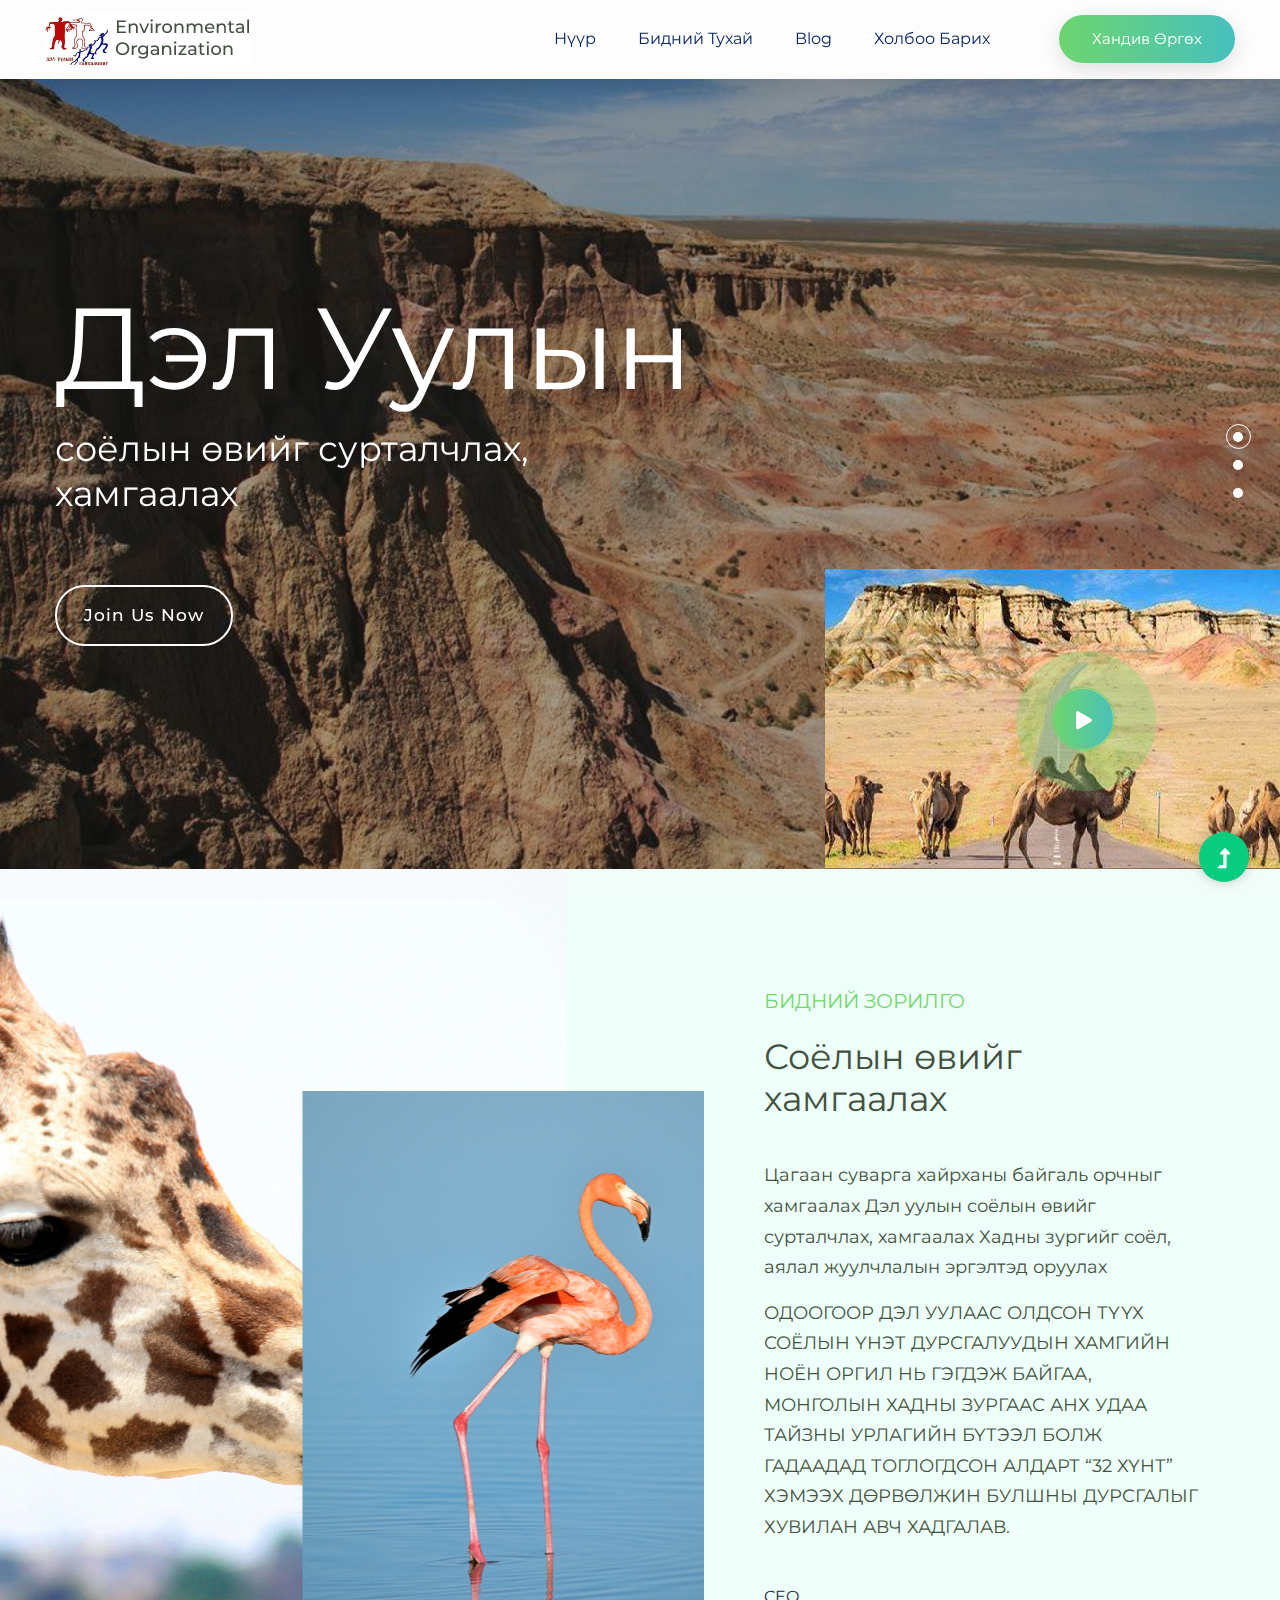
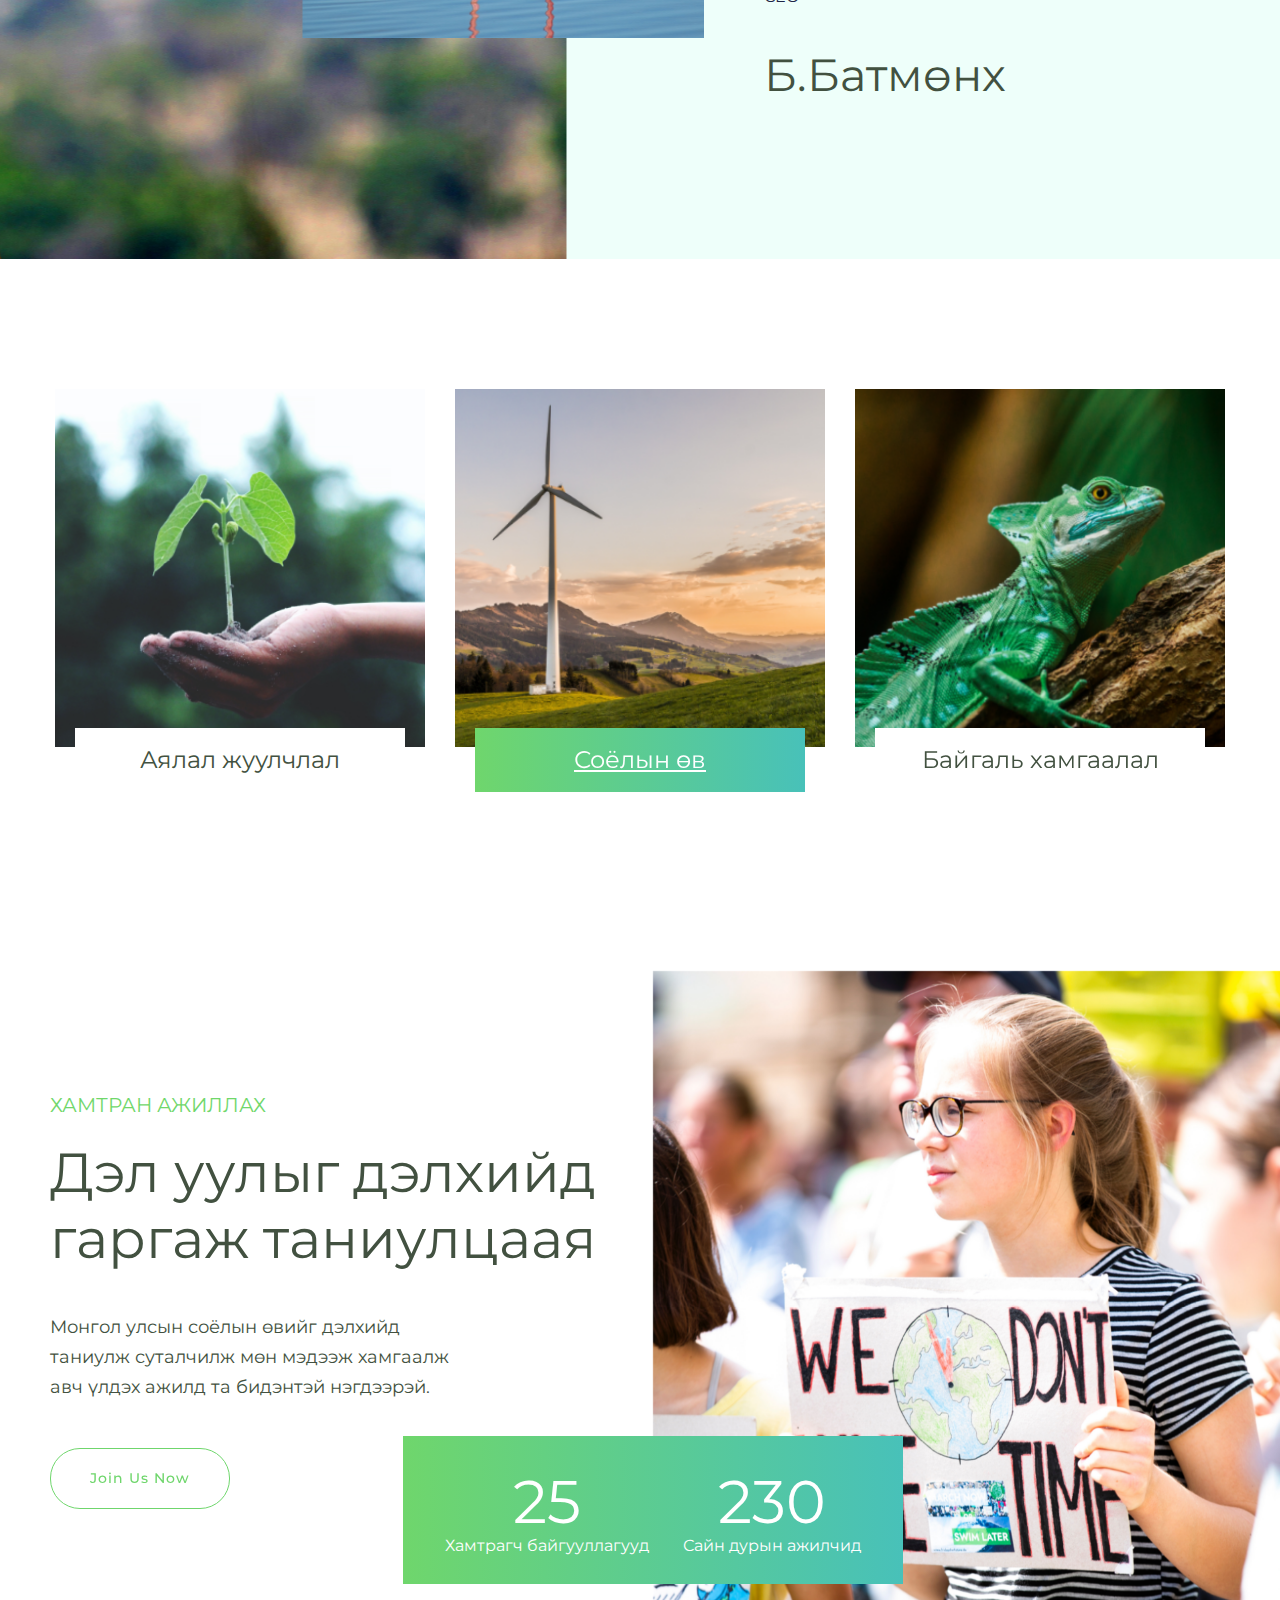
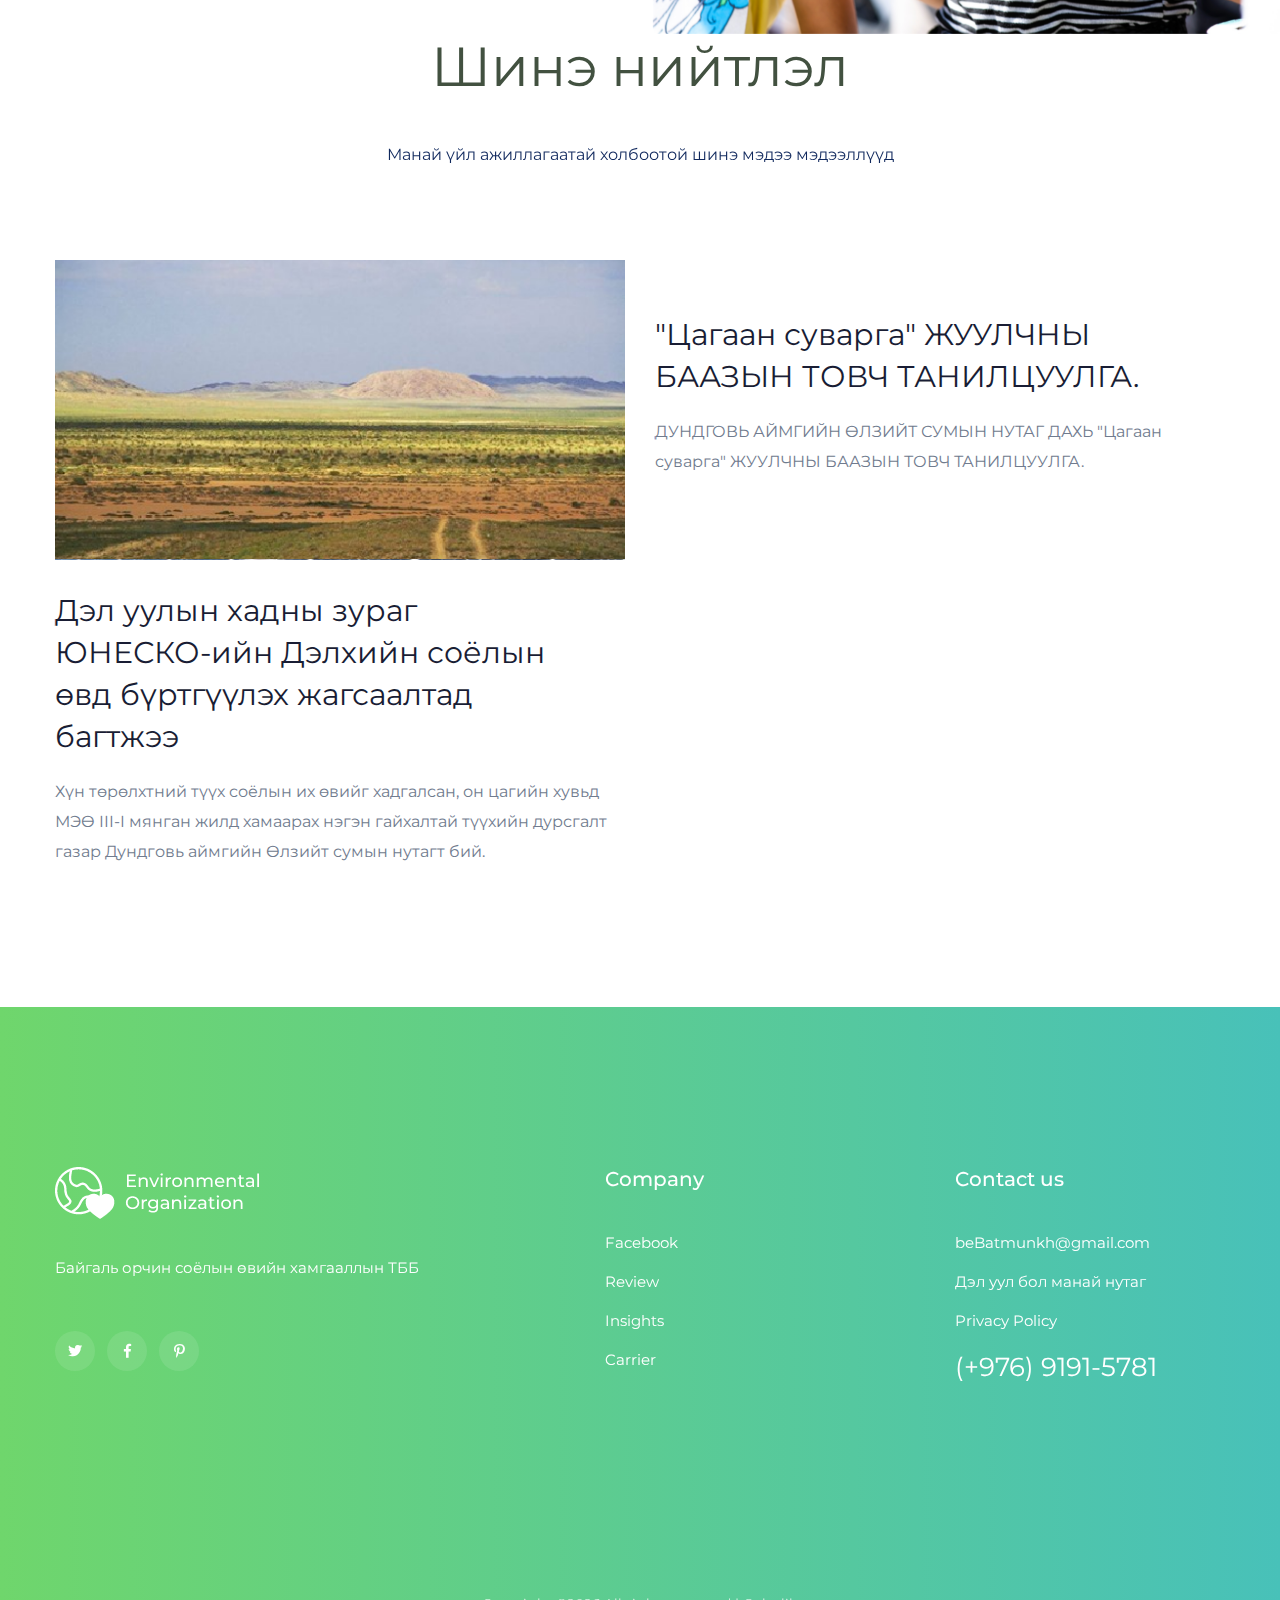
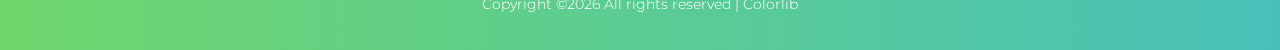
==== index.html @ ef994e54 "Initial commit" ====
<!doctype html>
<html class="no-js" lang="zxx">
<head>
    <meta charset="utf-8">
    <meta http-equiv="x-ua-compatible" content="ie=edge">
    <title>Дэл уулын гайхамшиг</title>
    <meta name="description" content="">
    <meta name="viewport" content="width=device-width, initial-scale=1">
    <link rel="manifest" href="site.webmanifest">
    <link rel="shortcut icon" type="image/x-icon" href="assets/img/favicon.ico">

    <!-- CSS here -->
    <link rel="stylesheet" href="assets/css/bootstrap.min.css">
    <link rel="stylesheet" href="assets/css/owl.carousel.min.css">
    <link rel="stylesheet" href="assets/css/slicknav.css">
    <link rel="stylesheet" href="assets/css/flaticon.css">
    <link rel="stylesheet" href="assets/css/progressbar_barfiller.css">
    <link rel="stylesheet" href="assets/css/gijgo.css">
    <link rel="stylesheet" href="assets/css/animate.min.css">
    <link rel="stylesheet" href="assets/css/animated-headline.css">
    <link rel="stylesheet" href="assets/css/magnific-popup.css">
    <link rel="stylesheet" href="assets/css/fontawesome-all.min.css">
    <link rel="stylesheet" href="assets/css/themify-icons.css">
    <link rel="stylesheet" href="assets/css/slick.css">
    <link rel="stylesheet" href="assets/css/nice-select.css">
    <link rel="stylesheet" href="assets/css/style.css">
</head>

<body>
    <!-- ? Preloader Start -->
    <div id="preloader-active">
        <div class="preloader d-flex align-items-center justify-content-center">
            <div class="preloader-inner position-relative">
                <div class="preloader-circle"></div>
                <div class="preloader-img pere-text">
                    <img src="assets/img/logo/loder.jpg" alt="">
                </div>
            </div>
        </div>
    </div>
    <!-- Preloader Start -->



    <header>
        <!-- Header Start -->
        <div class="header-area">
            <div class="main-header ">
                <div class="header-bottom  header-sticky">
                    <div class="container-fluid">
                        <div class="row align-items-center">
                            <!-- Logo -->
                            <div class="col-xl-2 col-lg-2">
                                <div class="logo">
                                    <a href="index.html"><img src="assets/img/logo/logo.png" alt=""></a>
                                </div>
                            </div>
                            <div class="col-xl-10 col-lg-10">
                                <div class="menu-wrapper  d-flex align-items-center justify-content-end">
                                    <!-- Main-menu -->
                                    <div class="main-menu d-none d-lg-block">
                                        <nav>
                                            <ul id="navigation">                                                                                          
                                                <li><a href="index.html">Нүүр</a></li>
                                                <li><a href="about.html">Бидний тухай</a></li>
                                                <li><a href="blog.html">Blog</a>
                                                    <ul class="submenu">
                                                        <li><a href="blog.html">Blog</a></li>
                                                        <!-- <li><a href="blog_details.html">Blog Details</a></li> -->
                                                        <!-- <li><a href="elements.html">Element</a></li> -->
                                                    </ul>
                                                </li>
                                                <li><a href="contact.html">Холбоо барих</a></li>
                                            </ul>
                                        </nav>
                                    </div>
                                    <!-- Header-btn -->
                                    <div class="header-right-btn d-none d-lg-block ml-20">
                                        <a href="contact.html" class="btn header-btn">Хандив өргөх</a>
                                    </div>
                                </div>
                            </div> 
                            <!-- Mobile Menu -->
                            <div class="col-12">
                                <div class="mobile_menu d-block d-lg-none"></div>
                            </div>
                        </div>
                    </div>
                </div>
            </div>
        </div>
        <!-- Header End -->
    </header>



    <main>
        
        <!-- slider Area Start-->
        <div class="slider-area position-relative">
            <div class="slider-active dot-style">
                <!-- Single Slider -->
                <div class="single-slider hero-overly slider-height slider-bg1 d-flex align-items-center">
                    <div class="container">
                        <div class="row">
                            <div class="col-xl-8 col-lg-8 col-md-8 col-sm-10">
                                <div class="hero__caption">
                                    <h1 data-animation="fadeInUp" data-delay=".2s">Дэл уулын </h1>
                                    <P data-animation="fadeInUp" data-delay=".4s">соёлын өвийг сурталчлах, <br> хамгаалах</P>
                                    <!-- Hero-btn -->
                                    <div class="hero__btn">
                                        <a href="industries.html" class="hero-btn mb-10"  data-animation="fadeInUp" data-delay=".8s">Join Us Now</a>
                                    </div>
                                </div>
                            </div>
                        </div>
                    </div>
                </div>
                <!-- Single Slider -->
                <div class="single-slider hero-overly slider-height slider-bg2 d-flex align-items-center">
                    <div class="container">
                        <div class="row">
                            <div class="col-xl-8 col-lg-8 col-md-8 col-sm-10">
                                <div class="hero__caption">
                                    <h1 data-animation="fadeInUp" data-delay=".2s">EPA</h1>
                                    <P data-animation="fadeInUp" data-delay=".4s">Байгаль Орчны Хамгаалал</P>
                                    <!-- Hero-btn -->
                                    <div class="hero__btn">
                                        <a href="industries.html" class="hero-btn mb-10"  data-animation="fadeInUp" data-delay=".8s">Join Us Now</a>
                                    </div>
                                </div>
                            </div>
                        </div>
                    </div>
                </div>
                <!-- Single Slider -->
                <div class="single-slider hero-overly slider-height slider-bg3 d-flex align-items-center">
                    <div class="container">
                        <div class="row">
                            <div class="col-xl-8 col-lg-8 col-md-8 col-sm-10">
                                <div class="hero__caption">
                                    <h1 data-animation="fadeInUp" data-delay=".2s">Хадны зургийг </h1>
                                    <P data-animation="fadeInUp" data-delay=".4s">соёл, аялал жуулчлалын <br> эргэлтэд оруулах</P>
                                    <!-- Hero-btn -->
                                    <div class="hero__btn">
                                        <a href="industries.html" class="hero-btn mb-10"  data-animation="fadeInUp" data-delay=".8s">Join Us Now</a>
                                    </div>
                                </div>
                            </div>
                        </div>
                    </div>
                </div>
            </div>

            <!--? video_start -->
            <div class="video-area d-flex align-items-center justify-content-center">
                <div class="video-wrap position-relative">
                    <div class="video-icon" >
                        <a class="popup-video btn-icon" href="https://www.youtube.com/watch?v=sbRyXgKGhJI"><i class="fas fa-play"></i></a>
                    </div>
                </div>
            </div>
            <!-- video_end -->

        </div>
        <!-- slider Area End-->
        <!--? Visit Our Tailor Start -->
        <div class="visit-tailor-area fix">
            <!--Right Contents  -->
            <div class="tailor-offers"></div>
            <!-- left Contents -->
            <div class="tailor-details">
                <span>Бидний зорилго</span>
                <h2>Соёлын өвийг хамгаалах</h2>
                <p>Цагаан суварга хайрханы байгаль орчныг хамгаалах
                    Дэл уулын соёлын өвийг сурталчлах, хамгаалах
                    Хадны зургийг соёл, аялал жуулчлалын эргэлтэд оруулах</p>
                <p class="pera-bottom">ОДООГООР ДЭЛ УУЛААС ОЛДСОН ТҮҮХ СОЁЛЫН ҮНЭТ ДУРСГАЛУУДЫН ХАМГИЙН НОЁН ОРГИЛ НЬ ГЭГДЭЖ БАЙГАА,
                    МОНГОЛЫН ХАДНЫ ЗУРГААС АНХ УДАА ТАЙЗНЫ УРЛАГИЙН БҮТЭЭЛ БОЛЖ ГАДААДАД ТОГЛОГДСОН АЛДАРТ “32 ХҮНТ” ХЭМЭЭХ ДӨРВӨЛЖИН 
                    БУЛШНЫ ДУРСГАЛЫГ ХУВИЛАН АВЧ ХАДГАЛАВ. </p>
                <div class="footer-tittles">
                    <p>CEO</p>
                    <h2>Б.Батмөнх</h2>
                </div>
            </div>
        </div>
        <!-- Visit Our Tailor End -->
        <!--? Services Area Start -->
        <div class="service-area section-padding30">
            <div class="container">
                <div class="row">
                    <div class="col-lg-4 col-md-6 col-sm-11">
                        <div class="single-cat text-center mb-30">
                            <div class="cat-icon">
                                <img src="assets/img/gallery/services1.png" alt="">
                            </div>
                            <div class="cat-cap">
                                <h5><a href="blog_resort.html">Аялал жуулчлал</a></h5>
                            </div>
                        </div>
                    </div>
                    <div class="col-lg-4 col-md-6 col-sm-11">
                        <div class="single-cat active text-center mb-30">
                            <div class="cat-icon">
                                <img src="assets/img/gallery/services2.png" alt="">
                            </div>
                            <div class="cat-cap">
                                <h5><a href="blog_details.html">Соёлын өв</a></h5>
                            </div>
                        </div>
                    </div>
                    <div class="col-lg-4 col-md-6 col-sm-11">
                        <div class="single-cat text-center mb-30">
                            <div class="cat-icon">
                                <img src="assets/img/gallery/services3.png" alt="">
                            </div>
                            <div class="cat-cap">
                                <h5><a href="#">Байгаль хамгаалал</a></h5>
                            </div>
                        </div>
                    </div>
                </div>
            </div>
        </div>
        <!-- Services Area End -->
        <!--? About Area Start -->
        <section class="support-company-area fix pt-10">
            <div class="support-wrapper align-items-center">
                <div class="left-content">
                    <!-- section tittle -->
                    <div class="section-tittle section-tittle2 mb-30">
                        <span>Хамтран ажиллах</span>
                        <h2>Дэл уулыг дэлхийд гаргаж таниулцаая</h2>
                    </div>
                    <div class="support-caption">
                        <p class="pera-top">Монгол улсын соёлын өвийг дэлхийд таниулж суталчилж мөн мэдээж хамгаалж авч үлдэх ажилд 
                            та бидэнтэй нэгдээрэй.
                        </p>
                        <a href="#" class="border-btn">Join Us Now</a>
                    </div>
                </div>
                <div class="right-content">
                    <!-- img -->
                    <div class="right-img">
                        <img src="assets/img/gallery/safe_in.png" alt="">
                    </div>
                    <div class="support-img-cap text-center d-flex">
                        <div class="single-one">
                            <span>25</span>
                            <p>Хамтрагч байгууллагууд</p>
                        </div>
                        <div class="single-two">
                            <span>230</span>
                            <p>Сайн дурын ажилчид</p>
                        </div>
                    </div>
                </div>
            </div>
        </section>
        <!-- About Area End -->
        
        <!--? Blog Area Start -->
        <section class="home-blog-area pb-padding">
            <div class="container">
                <!-- Section Tittle -->
                <div class="row justify-content-center">
                    <div class="col-xl-8 col-lg-9 col-md-11">
                        <div class="section-tittle text-center mb-90">
                            <h2>Шинэ нийтлэл</h2>
                            <p>Манай үйл ажиллагаатай холбоотой шинэ мэдээ мэдээллүүд</p>
                        </div>
                    </div>
                </div>
                <div class="row">
                    <div class="col-xl-6 col-lg-6 col-md-6">
                        <div class="home-blog-single mb-30">
                            <div class="blog-img-cap">
                                <div class="blog-img">
                                    <img src="assets/img/gallery/home-blog1.png" alt="">
                                </div>
                                <div class="blog-cap">
                                    <h3><a href="blog_details.html">Дэл уулын хадны зураг ЮНЕСКО-ийн Дэлхийн соёлын өвд бүртгүүлэх жагсаалтад багтжээ</a></h3>
                                    <p>Хүн төрөлхтний түүх соёлын их өвийг хадгалсан, он цагийн хувьд МЭӨ III-I мянган жилд хамаарах нэгэн гайхалтай түүхийн дурсгалт газар Дундговь аймгийн Өлзийт сумын нутагт бий.</p>
                                </div>
                            </div>
                        </div>
                    </div>
                    <div class="col-xl-6 col-lg-6 col-md-6">
                        <div class="home-blog-single mb-30">
                            <div class="blog-img-cap">
                                <div class="blog-img">
                                    <img src="assets/img/gallery/home-blog2.png" alt="">
                                </div>
                                <div class="blog-cap">
                                    <h3><a href="blog_resort.html">"Цагаан суварга" ЖУУЛЧНЫ БААЗЫН ТОВЧ ТАНИЛЦУУЛГА.</a></h3>
                                    <p>ДУНДГОВЬ АЙМГИЙН ӨЛЗИЙТ СУМЫН НУТАГ ДАХЬ "Цагаан суварга" ЖУУЛЧНЫ БААЗЫН ТОВЧ ТАНИЛЦУУЛГА.</p>
                                </div>
                            </div>
                        </div>
                    </div>
                </div>
            </div>
        </section>
        <!-- Blog Area End -->

    </main>
    <footer>
        <div class="footer-wrapper">
         <!-- Footer Start-->
         <div class="footer-area footer-padding">
           <div class="container ">
             <div class="row justify-content-between">
               <div class="col-xl-4 col-lg-3 col-md-8 col-sm-8">
                 <div class="single-footer-caption mb-50">
                   <div class="single-footer-caption mb-30">
                     <!-- logo -->
                     <div class="footer-logo mb-35">
                       <a href="index.html"><img src="assets/img/logo/logo2_footer.png" alt=""></a>
                     </div>
                     <div class="footer-tittle">
                       <div class="footer-pera">
                         <p>Байгаль орчин соёлын өвийн хамгааллын ТББ</p>
                       </div>
                     </div>
                     <!-- social -->
                     <div class="footer-social">
                       <a href="#"><i class="fab fa-twitter"></i></a>
                       <a href="https://www.facebook.com/DelUulMongolia/?ref=page_internal"><i class="fab fa-facebook-f"></i></a>
                       <a href="#"><i class="fab fa-pinterest-p"></i></a>
                     </div>
                   </div>
                 </div>
               </div>
               
               <div class="col-xl-2 col-lg-2 col-md-4 col-sm-4">
                 <div class="single-footer-caption mb-50">
                   <div class="footer-tittle">
                     <h4>Company</h4>
                     <ul>
                       <li><a href="https://www.facebook.com/DelUulMongolia/?ref=page_internal">Facebook</a></li>
                       <li><a href="#">Review</a></li>
                       <li><a href="#">Insights</a></li>
                       <li><a href="#">Carrier</a></li>
                     </ul>
                   </div>
                 </div>
               </div>
               <div class="col-xl-3 col-lg-4 col-md-6 col-sm-4">
                 <div class="single-footer-caption mb-50">
                   <div class="footer-tittle">
                     <h4>Contact us</h4>
                     <ul>
                       <li><a href="#">beBatmunkh@gmail.com</a></li>
                       <li><a href="#">Дэл уул бол манай нутаг</a></li>
                       <li><a href="#">Privacy Policy</a></li>
                       <li class="number"><a href="#">(+976) 9191-5781</a></li>
                     </ul>
                   </div>
                 </div>
               </div>
             </div>
           </div>
         </div>
         <!-- footer-bottom area -->
         <div class="footer-bottom-area">
           <div class="container">
             <div class="footer-border">
               <div class="row d-flex align-items-center">
                 <div class="col-xl-12 ">
                   <div class="footer-copy-right text-center">
                     <p><!-- Link back to Colorlib can't be removed. Template is licensed under CC BY 3.0. -->
                      Copyright &copy;<script>document.write(new Date().getFullYear());</script> All rights reserved | <a href="https://colorlib.com" target="_blank">Colorlib</a>
                      <!-- Link back to Colorlib can't be removed. Template is licensed under CC BY 3.0. --></p>
                    </div>
                  </div>
                </div>
              </div>
            </div>
          </div>
          <!-- Footer End-->
        </div>
      </footer>
      <!-- Scroll Up -->
      <div id="back-top" >
        <a title="Go to Top" href="#"> <i class="fas fa-level-up-alt"></i></a>
    </div>

    <!-- JS here -->

    <script src="./assets/js/vendor/modernizr-3.5.0.min.js"></script>
    <!-- Jquery, Popper, Bootstrap -->
    <script src="./assets/js/vendor/jquery-1.12.4.min.js"></script>
    <script src="./assets/js/popper.min.js"></script>
    <script src="./assets/js/bootstrap.min.js"></script>
    <!-- Jquery Mobile Menu -->
    <script src="./assets/js/jquery.slicknav.min.js"></script>

    <!-- Jquery Slick , Owl-Carousel Plugins -->
    <script src="./assets/js/owl.carousel.min.js"></script>
    <script src="./assets/js/slick.min.js"></script>
    <!-- One Page, Animated-HeadLin -->
    <script src="./assets/js/wow.min.js"></script>
    <script src="./assets/js/animated.headline.js"></script>
    <script src="./assets/js/jquery.magnific-popup.js"></script>

    <!-- Date Picker -->
    <script src="./assets/js/gijgo.min.js"></script>
    <!-- Nice-select, sticky -->
    <script src="./assets/js/jquery.nice-select.min.js"></script>
    <script src="./assets/js/jquery.sticky.js"></script>
    <!-- Progress -->
    <script src="./assets/js/jquery.barfiller.js"></script>
    
    <!-- counter , waypoint,Hover Direction -->
    <script src="./assets/js/jquery.counterup.min.js"></script>
    <script src="./assets/js/waypoints.min.js"></script>
    <script src="./assets/js/jquery.countdown.min.js"></script>
    <script src="./assets/js/hover-direction-snake.min.js"></script>

    <!-- contact js -->
    <script src="./assets/js/contact.js"></script>
    <script src="./assets/js/jquery.form.js"></script>
    <script src="./assets/js/jquery.validate.min.js"></script>
    <script src="./assets/js/mail-script.js"></script>
    <script src="./assets/js/jquery.ajaxchimp.min.js"></script>
    
    <!-- Jquery Plugins, main Jquery -->	
    <script src="./assets/js/plugins.js"></script>
    <script src="./assets/js/main.js"></script>
    
</body>
</html>
---- assets/css/flaticon.css ----
/*
  	Flaticon icon font: Flaticon
  	Creation date: 02/06/2020 05:24
  	*/

@font-face {
  font-family: "Flaticon";
  src: url("../fonts/Flaticon.eot");
  src: url("../fonts/Flaticon.eot?#iefix") format("embedded-opentype"),
       url("../fonts/Flaticon.woff2") format("woff2"),
       url("../fonts/Flaticon.woff") format("woff"),
       url("../fonts/Flaticon.ttf") format("truetype"),
       url("../fonts/Flaticon.svg#Flaticon") format("svg");
  font-weight: normal;
  font-style: normal;
}

@media screen and (-webkit-min-device-pixel-ratio:0) {
  @font-face {
    font-family: "Flaticon";
    src: url("../fonts/Flaticon.svg#Flaticon") format("svg");
  }
}

[class^="flaticon-"]:before, [class*=" flaticon-"]:before,
[class^="flaticon-"]:after, [class*=" flaticon-"]:after {   
  font-family: Flaticon;
font-style: normal;
}

.flaticon-null:before { content: "\f100"; }
.flaticon-null-1:before { content: "\f101"; }
.flaticon-gear:before { content: "\f102"; }
.flaticon-think:before { content: "\f103"; }
---- assets/css/progressbar_barfiller.css ----
/* Custom Code skills */
.single-skill{
  display: flex;
}

.single-skill span {
	color: #79838b;
	font-size: 13px;
	font-weight: 300;
	letter-spacing: 0;
	margin-bottom: 14px;
	display: block;
}
.single-skill .bar-progress {
	width: 100%;
}
.single-skill .bar-title {
  width: 20%;
  margin-bottom: 19px;
}

.skills-content {
  padding-top: 200px;
  padding-left: 70px;
}

.skills-shape-bg {
  height: 651px;
  width: 868px;
  position: absolute;
  content: "";
  border: 2px solid #4d4d4d;
  left: 40%;
  top: 255px;
}

.skills-shape-bg::before {
  position: absolute;
  content: "";
  height: 465px;
  width: 300px;
  border: 2px solid #4d4d4d;
  left: -35%;
  top: 50%;
  transform: translateY(-50%);
  border-right: 0;
}



/* Default */
.barfiller {
	width: 100%;
	height: 10px;
	background: #f6f9fc;
  position: relative;
  border-radius: 5px;
}

.barfiller .fill {
  display: block;
  position: relative;
  width: 0px;
  height: 100%;
  background: #333;
  z-index: 1;
  border-radius: 5px;
}

.barfiller .tipWrap { display: none; }

.barfiller .tip {
  margin-top: -28px;
  padding: 2px 4px;
  font-size: 16px;
  color: #09cc7f;
  left: 0px;
  position: absolute;
  z-index: 2;
  background: transparent;
  font-weight: 800;
}

.barfiller .tip:after {
  border: solid;
  border-color: rgba(0,0,0,.8) transparent;
  border-width: 6px 6px 0 6px;
  content: "";
  display: block;
  position: absolute;
  left: 9px;
  top: 100%;
  z-index: 9;
  display: none;
  
}
---- assets/css/gijgo.css ----
.gj-button {
    background-color: #f5f5f5;
    border: 1px solid #ddd;
    color: #000;
    border-radius: 3px;
    padding: 6px 10px;
    cursor: pointer;
}

.gj-unselectable {
    -webkit-touch-callout: none;
    -webkit-user-select: none;
    -khtml-user-select: none;
    -moz-user-select: none;
    -ms-user-select: none;
    user-select: none;
}

.gj-row {
    display: -webkit-box;
    display: -ms-flexbox;
    display: flex;
    -ms-flex-wrap: wrap;
    flex-wrap: wrap;
}

.gj-margin-left-5 {
    margin-left: 5px;
}

.gj-margin-left-10 {
    margin-left: 10px;
}

.gj-width-full {
    width: 100%;
}

.gj-cursor-pointer {
    cursor: pointer;
}

.gj-text-align-center {
    text-align: center;
}

.gj-font-size-16 {
    font-size: 16px;
}

.gj-hidden {
    display: none;
}

/** Material Design */
.gj-button-md {
    background: 0 0;
    border: none;
    border-radius: 2px;
    color: rgba(0, 0, 0, 0.87);
    position: relative;
    height: 36px;
    margin: 0;
    min-width: 64px;
    padding: 0 16px;
    display: inline-block;
    font-family: "Roboto","Helvetica","Arial",sans-serif;
    font-size: 1rem;
    font-weight: 500;
    text-transform: uppercase;
    letter-spacing: 0;
    overflow: hidden;
    will-change: box-shadow;
    transition: box-shadow .2s cubic-bezier(.4,0,1,1),background-color .2s cubic-bezier(.4,0,.2,1),color .2s cubic-bezier(.4,0,.2,1);
    outline: none;
    cursor: pointer;
    text-decoration: none;
    text-align: center;
    line-height: 36px;
    vertical-align: middle;
    overflow: hidden;
    -webkit-user-select: none;
    -moz-user-select: none;
    -ms-user-select: none;
    user-select: none;
}

.gj-button-md:hover {
    background-color: rgba(158,158,158,.2);
}

.gj-button-md:disabled {
    color: rgba(0,0,0,.26);
    background: 0 0;
}

.gj-button-md .material-icons,
.gj-button-md .gj-icon {
    vertical-align: middle;
    /*font-size: 1.3rem;
    margin-right: 4px;*/
}

.gj-button-md.gj-button-md-icon {
    width: 24px;
    height: 31px;
    min-width: 24px;
    padding: 0px;
    display: table;
}

.gj-button-md.gj-button-md-icon .material-icons,
.gj-button-md.gj-button-md-icon .gj-icon {
    display: table-cell;
    margin-right: 0px;
    width: 24px;
    height: 24px;
}

.gj-button-md.active {
    background-color: rgba(158,158,158,.4);
}

.gj-button-md-group {
    position: relative;
    display: inline-block;
    vertical-align: middle;
}
.gj-textbox-md {
	/* border: none; */
	/* border-bottom: 1px solid rgba(0,0,0,.42); */
	display: block;
	font-family: "Helvetica","Arial",sans-serif;
	font-size: 16px;
	line-height: 16px;
	/* padding: 4px 0px; */
	margin: 0;
	/* width: 100%; */
	background: 0 0;
	/* text-align: ; */
	color: rgba(0,0,0,.87);
	padding-left: 44px;
	border: 1px solid #dca73a;
	/* padding: 15px 15px; */
	/* text-align: center; */
	width: 177px;
	height: 55px;
	border-radius: 5px;
}
.gj-textbox-md:focus,
.gj-textbox-md:active {
    /* border-bottom: 2px solid rgba(0,0,0,.42); */
    outline: none;
}

.gj-textbox-md::placeholder {
    color: #8e8e8e;
}

.gj-textbox-md:-ms-input-placeholder {
    color: #8e8e8e;
}

.gj-textbox-md::-ms-input-placeholder {
    color: #8e8e8e;
}

.gj-md-spacer-24 {
    min-width: 24px;
    width: 24px;
    display: inline-block;
}

.gj-md-spacer-32 {
    min-width: 32px;
    width: 32px;
    display: inline-block;
}

.gj-modal {
    position: fixed;
    top: 0;
    right: 0;
    bottom: 0;
    left: 0;
    z-index: 1203;
    display: none;
    overflow: hidden;
    -webkit-overflow-scrolling: touch;
    outline: 0;
    background-color: rgba(0, 0, 0, 0.54118);
    transition: 200ms ease opacity;
    will-change: opacity;
}

/* List */
ul.gj-list li [data-role="wrapper"] {
    display: table;
    width: 100%;
}

ul.gj-list li [data-role="checkbox"] {
    display: table-cell;
    vertical-align:middle;
    text-align:center;
}

ul.gj-list li [data-role="image"] {
    display: table-cell;
    vertical-align:middle;
    text-align:center;
}

ul.gj-list li [data-role="display"] {
    display: table-cell;
    vertical-align:middle;
    cursor: pointer;
}

ul.gj-list li [data-role="display"]:empty:before {
  content: "\200b"; /* unicode zero width space character */
}

/* List - Bootstrap */
ul.gj-list-bootstrap {
    padding-left: 0px;
    margin-bottom: 0px;
}

ul.gj-list-bootstrap li {
    padding: 0px;
}

ul.gj-list-bootstrap li [data-role="wrapper"] {
    padding: 0px 10px;
}

ul.gj-list-bootstrap li [data-role="checkbox"] {
    width: 24px;
    padding: 3px;
}

ul.gj-list-bootstrap li [data-role="image"] {
    width: 24px;
    height: 24px;
}

ul.gj-list-bootstrap li [data-role="display"] {
    padding: 8px 0px 8px 4px;
}

.list-group-item.active ul li, .list-group-item.active:focus ul li, .list-group-item.active:hover ul li {
    text-shadow: none;
    color:initial;
}

/* List - Material Design */
ul.gj-list-md {
    padding: 0px;
    list-style: none;
    list-style-type: none;
    line-height: 24px;
    letter-spacing: 0;
    color: #616161; /* Gray 700 */
}

ul.gj-list-md li {
    display: list-item;
    list-style-type: none;
    padding: 0px;
    min-height: unset;
    box-sizing: border-box;
    align-items: center;
    cursor: default;
    overflow: hidden;

    font-family: "Roboto","Helvetica","Arial",sans-serif;
    font-size: 16px;
    font-weight: 400;
    letter-spacing: .04em;
    line-height: 1;
    
    -webkit-flex-direction: row;
    -ms-flex-direction: row;
    flex-direction: row;
    -webkit-flex-wrap: nowrap;
    -ms-flex-wrap: nowrap;
    flex-wrap: nowrap;
}

ul.gj-list-md li [data-role="checkbox"] {
    height: 24px;
    width: 24px;
}

ul.gj-list-md li [data-role="image"] {
    height: 24px;
    width: 24px;
}

ul.gj-list-md li [data-role="display"] {
    padding: 8px 0px 8px 5px;
    order: 0;
    flex-grow: 2;
    text-decoration: none;
    box-sizing: border-box;
    align-items: center;
    text-align: left;
    color: rgba(0,0,0,.87);
}

ul.gj-list-md li.disabled>[data-role="wrapper"]>[data-role="display"] {
    color: #9E9E9E; /* Gray 500 */
}

.gj-list-md-active {
    background: #e0e0e0;
    color: #3f51b5;
}


/* Picker */
.gj-picker {
    position: absolute;
    z-index: 1203;
    background-color: #fff;
}

.gj-picker .selected {
    color: #fff;
}

/* Material Design */
.gj-picker-md {
    font-family: "Roboto","Helvetica","Arial",sans-serif;
    font-size: 16px;
    font-weight: 400;
    letter-spacing: .04em;
    line-height: 1;
    color: rgba(0,0,0,.87);
    border: 1px solid #E0E0E0;
}

.gj-modal .gj-picker-md {
    border: 0px;
}

.gj-picker-md [role="header"] {
    color: rgba(255, 255, 255, 0.54);
    display: flex;
    background: #2196f3;
    align-items: baseline;
    user-select: none;
    justify-content: center;
}

.gj-picker-md [role="footer"] {
    float: right;
    padding: 10px;
}

.gj-picker-md [role="footer"] button.gj-button-md {
    color: #2196f3;
    font-weight: bold;
    font-size: 13px;
}

/* Bootstrap */
.gj-picker-bootstrap {
    border-radius: 4px;
    border: 1px solid #E0E0E0;
}

.gj-picker-bootstrap .selected {
    color: #888;
}

.gj-picker-bootstrap [role="header"] {
    background: #eee;
    color: #AAA;
}
@font-face {
    font-family: 'gijgo-material';
    src: url('../fonts/gijgo-material.eot?235541');
    src: url('../fonts/gijgo-material.eot?235541#iefix') format('embedded-opentype'), url('../fonts/gijgo-material.ttf?235541') format('truetype'), url('../fonts/gijgo-material.woff?235541') format('woff'), url('../fonts/gijgo-material.svg?235541#gijgo-material') format('svg');
    font-weight: normal;
    font-style: normal;
}

.gj-icon {
    /* use !important to prevent issues with browser extensions that change fonts */
    font-family: 'gijgo-material' !important;
    font-size: 24px;
    speak: none;
    font-style: normal;
    font-weight: normal;
    font-variant: normal;
    text-transform: none;
    line-height: 1;
    /* Enable Ligatures ================ */
    letter-spacing: 0;
    -webkit-font-feature-settings: "liga";
    -moz-font-feature-settings: "liga=1";
    -moz-font-feature-settings: "liga";
    -ms-font-feature-settings: "liga" 1;
    font-feature-settings: "liga";
    -webkit-font-variant-ligatures: discretionary-ligatures;
    font-variant-ligatures: discretionary-ligatures;
    /* Better Font Rendering =========== */
    -webkit-font-smoothing: antialiased;
    -moz-osx-font-smoothing: grayscale;
}

.gj-icon.undo:before {
    content: "\e900";
}

.gj-icon.vertical-align-top:before {
    content: "\e901";
}

.gj-icon.vertical-align-center:before {
    content: "\e902";
}

.gj-icon.vertical-align-bottom:before {
    content: "\e903";
}

.gj-icon.arrow-dropup:before {
    content: "\e904";
}

.gj-icon.clock:before {
    content: "\e905";
}

.gj-icon.refresh:before {
    content: "\e906";
}

.gj-icon.last-page:before {
    content: "\e907";
}

.gj-icon.first-page:before {
    content: "\e908";
}

.gj-icon.cancel:before {
    content: "\e909";
}

.gj-icon.clear:before {
    content: "\e90a";
}

.gj-icon.check-circle:before {
    content: "\e90b";
}

.gj-icon.delete:before {
    content: "\e90c";
}

.gj-icon.arrow-upward:before {
    content: "\e90d";
}

.gj-icon.arrow-forward:before {
    content: "\e90e";
}

.gj-icon.arrow-downward:before {
    content: "\e90f";
}

.gj-icon.arrow-back:before {
    content: "\e910";
}

.gj-icon.list-numbered:before {
    content: "\e911";
}

.gj-icon.list-bulleted:before {
    content: "\e912";
}

.gj-icon.indent-increase:before {
    content: "\e913";
}

.gj-icon.indent-decrease:before {
    content: "\e914";
}

.gj-icon.redo:before {
    content: "\e915";
}

.gj-icon.align-right:before {
    content: "\e916";
}

.gj-icon.align-left:before {
    content: "\e917";
}

.gj-icon.align-justify:before {
    content: "\e918";
}

.gj-icon.align-center:before {
    content: "\e919";
}

.gj-icon.strikethrough:before {
    content: "\e91a";
}

.gj-icon.italic:before {
    content: "\e91b";
}

.gj-icon.underlined:before {
    content: "\e91c";
}

.gj-icon.bold:before {
    content: "\e91d";
}

.gj-icon.arrow-dropdown:before {
    content: "\e91e";
}

.gj-icon.done:before {
    content: "\e91f";
}

.gj-icon.pencil:before {
    content: "\e920";
}

.gj-icon.minus:before {
    content: "\e921";
}

.gj-icon.plus:before {
    content: "\e922";
}

.gj-icon.chevron-up:before {
    content: "\e923";
}

.gj-icon.chevron-right:before {
    content: "\e924";
}

.gj-icon.chevron-down:before {
    content: "\e925";
}

.gj-icon.chevron-left:before {
    content: "\e926";
}

.gj-icon.event:before {
    content: "\e927";
}
.gj-draggable {
    cursor: move;
}
.gj-resizable-handle {
    position: absolute;
    font-size: 0.1px;
    display: block;
    -ms-touch-action: none;
    touch-action: none;
    z-index: 1203;
}

.gj-resizable-n {
    cursor: n-resize;
    height: 7px;
    width: 100%;
    top: -5px;
    left: 0;
}
.gj-resizable-e {
    cursor: e-resize;
    width: 7px;
    right: -5px;
    top: 0;
    height: 100%;
}
.gj-resizable-s {
    cursor: s-resize;
    height: 7px;
    width: 100%;
    bottom: -5px;
    left: 0;
}
.gj-resizable-w {
	cursor: w-resize;
	width: 7px;
	left: -5px;
	top: 0;
	height: 100%;
}
.gj-resizable-se {
	cursor: se-resize;
	width: 12px;
	height: 12px;
	right: 1px;
	bottom: 1px;
}
.gj-resizable-sw {
	cursor: sw-resize;
	width: 9px;
	height: 9px;
	left: -5px;
	bottom: -5px;
}
.gj-resizable-nw {
	cursor: nw-resize;
	width: 9px;
	height: 9px;
	left: -5px;
	top: -5px;
}
.gj-resizable-ne {
	cursor: ne-resize;
	width: 9px;
	height: 9px;
	right: -5px;
	top: -5px;
}

.gj-dialog-footer {
    position: absolute;
    bottom: 0px;
    width: 100%;
    margin-top: 0px;
}

.gj-dialog-scrollable [data-role="body"] {
    overflow-x: hidden;
    overflow-y: scroll;
}

/** Bootstrap 3 **/
.gj-dialog-bootstrap {
    overflow: hidden;
    z-index: 1202;
}

.gj-dialog-bootstrap [data-role="title"] {
    display: inline;
}
.gj-dialog-bootstrap [data-role="close"] {
    line-height: 1.42857143;
}

/** Bootstrap 4 **/
.gj-dialog-bootstrap4 {
    overflow: hidden;
    z-index: 1202;
}

.gj-dialog-bootstrap4 [data-role="title"] {
    display: inline;
}
.gj-dialog-bootstrap4 [data-role="close"] {
    line-height: 1.5;
}

/** Material Design **/
.gj-dialog-md {
    background-color: #FFF;
    overflow: hidden;
    border: none;
    box-shadow: 0 11px 15px -7px rgba(0,0,0,.2), 0 24px 38px 3px rgba(0,0,0,.14), 0 9px 46px 8px rgba(0,0,0,.12);
    box-sizing: border-box;
    position: relative;
    display: -webkit-box;
    display: -webkit-flex;
    display: -ms-flexbox;
    display: flex;
    -webkit-box-orient: vertical;
    -webkit-box-direction: normal;
    -webkit-flex-direction: column;
    -ms-flex-direction: column;
    flex-direction: column;
    -webkit-background-clip: padding-box;
    background-clip: padding-box;
    outline: 0;
    z-index: 1202;
}

.gj-dialog-md-header {
    padding: 24px 24px 0px 24px;
    font-family: "Roboto","Helvetica","Arial",sans-serif;
}

.gj-dialog-md-title {
    margin: 0;
    font-weight: 400;
    display: inline;
    line-height: 28px;
    font-size: 20px;
}

.gj-dialog-md-close {
    -webkit-appearance: none;
    padding: 0;
    cursor: pointer;
    background: 0 0;
    border: 0;
    float: right;
    line-height: 28px;
    font-size: 28px;
}

.gj-dialog-md-body {
    padding: 20px 24px 24px 24px;
    color: rgba(0,0,0,.54);
    font-family: "Helvetica","Arial",sans-serif;
    font-size: 14px;
    font-weight: 400;
    line-height: 20px;
}

.gj-dialog-md-footer {
    padding: 8px 8px 8px 24px;
    display: -webkit-flex;
    display: -ms-flexbox;
    display: flex;
    -webkit-flex-direction: row-reverse;
    -ms-flex-direction: row-reverse;
    flex-direction: row-reverse;
    -webkit-flex-wrap: wrap;
    -ms-flex-wrap: wrap;
    flex-wrap: wrap;

    box-sizing: border-box;
}

.gj-dialog-md-footer>*:first-child {
    margin-right: 0;
}

.gj-dialog-md-footer>* {
    margin-right: 8px;
    height: 36px;
}
DIV.gj-grid-wrapper {
    margin: auto;
    position: relative;
    clear:both;
    z-index: 1;
}

TABLE.gj-grid {
    margin: auto;    
    border-collapse: collapse;
    width: 100%;
    table-layout: fixed;
}

TABLE.gj-grid THEAD TH [data-role="selectAll"] {
    margin: auto;
}

TABLE.gj-grid THEAD TH [data-role="title"] {
    display: inline-block;
}

TABLE.gj-grid THEAD TH [data-role="sorticon"] {
    display: inline-block;
}

TABLE.gj-grid THEAD TH {
    overflow: hidden;
    text-overflow: ellipsis;
}

TABLE.gj-grid.autogrow-header-row THEAD TH {
    overflow: auto;
    text-overflow: initial;
    white-space: pre-wrap;
    -ms-word-break: break-word;
    word-break: break-word;
}

TABLE.gj-grid > tbody > tr > td {
    overflow: hidden;
    position: relative;
}

table.gj-grid tbody div[data-role="display"] {
    vertical-align: middle;
    text-indent: 0;
    white-space: pre-wrap;
    -ms-word-break: break-word;
    word-break: break-word;
}

table.gj-grid.fixed-body-rows tbody div[data-role="display"] {
    overflow: hidden;
    text-overflow: ellipsis;
    white-space: nowrap;
    -ms-word-break: initial;
    word-break: initial;
}

table.gj-grid tfoot DIV[data-role="display"] {
    vertical-align: middle;
    text-indent: 0;
    display: flex;
}

TABLE.gj-grid .fa {
    padding: 2px;
}

TABLE.gj-grid > tbody > tr > td > div {
    padding: 2px;
    overflow: hidden;
}

DIV.gj-grid-wrapper DIV.gj-grid-loading-cover
{
    background: #BBBBBB;
    opacity: 0.5;
    position: absolute;
    vertical-align: middle;
}

DIV.gj-grid-wrapper DIV.gj-grid-loading-text
{
    position: absolute;
    font-weight: bold;
}

/* Bootstrap Theme */
table.gj-grid-bootstrap thead th {
    background-color: #f5f5f5;
    vertical-align:middle;
}

table.gj-grid-bootstrap thead th [data-role="sorticon"] {
    margin-left: 5px;
}

table.gj-grid-bootstrap thead th [data-role="sorticon"] i.gj-icon,
table.gj-grid-bootstrap thead th [data-role="sorticon"] i.material-icons {
    position: absolute;
    font-size: 20px;
    top: 15px;
}

table.gj-grid-bootstrap tbody tr td div[data-role="display"] {
    padding: 0px;
}

.gj-grid-bootstrap-4 .gj-checkbox-bootstrap {
    display: inline-block;
    padding-top: 2px;
}

.gj-grid-bootstrap-4 tbody tr.active {
    background-color: rgba(0,0,0,.075);
}

/* Material Design Theme */
.gj-grid-md {
    position: relative;
    border: 1px solid #e0e0e0;
    border-collapse: collapse;
    white-space: nowrap;
    font-size: 13px;
    font-family: "Roboto","Helvetica","Arial",sans-serif;
    background-color: #fff;
}

.gj-grid-md td:first-of-type, .gj-grid-md th:first-of-type {
    padding-left: 24px;
}

.gj-grid-md th {
    position: relative;
    vertical-align: bottom;
    font-weight: 700;
    line-height: 31px;
    letter-spacing: 0;
    height: 56px;
    font-size: 12px;
    color: rgba(0,0,0,.54);
    padding-bottom: 8px;
    box-sizing: border-box;
    padding: 12px 18px;
    text-align: right;
}

.gj-grid-md td {
    position: relative;
    height: 48px;
    border-top: 1px solid #e0e0e0;
    border-bottom: 1px solid #e0e0e0;
    padding: 12px 18px;
    box-sizing: border-box;
    text-align: left;
    color: rgba(0,0,0,.87);
}

.gj-grid-md tbody tr {
    position: relative;
    height: 48px;
    transition-duration: .28s;
    transition-timing-function: cubic-bezier(.4,0,.2,1);
    transition-property: background-color;
}

.gj-grid-md tbody tr:hover {
    background-color: #EEEEEE; /* Gray 200 */
}

.gj-grid-md tbody tr.gj-grid-md-select {
    background-color: #F5F5F5; /* Grey 100 */
}


table.gj-grid-md thead th [data-role="sorticon"] {
    margin-left: 5px;
}

table.gj-grid-md thead th [data-role="sorticon"] i.gj-icon,
table.gj-grid-md thead th [data-role="sorticon"] i.material-icons {
    position: absolute;
    font-size: 16px;
    top: 19px;
}

table.gj-grid-md thead th.gj-grid-select-all {
    padding-bottom: 3px;
}
/* Hide all prioritized columns by default */
@media only all {
	th.display-1120,
	td.display-1120,
	th.display-960,
	td.display-960,
	th.display-800,
	td.display-800,
	th.display-640,
	td.display-640,
	th.display-480,
	td.display-480,
	th.display-320,
	td.display-320 {
		display: none;
	}
}

/* Show at 320px (20em x 16px) */
@media screen and (min-width: 20em) {
	TABLE.gj-grid-bootstrap th.display-320,
	TABLE.gj-grid-bootstrap td.display-320 {
		display: table-cell;
	}
}
/* Show at 480px (30em x 16px) */
@media screen and (min-width: 30em) {
	TABLE.gj-grid-bootstrap th.display-480,
	TABLE.gj-grid-bootstrap td.display-480 {
		display: table-cell;
	}
}
/* Show at 640px (40em x 16px) */
@media screen and (min-width: 40em) {
	TABLE.gj-grid-bootstrap th.display-640,
	TABLE.gj-grid-bootstrap td.display-640 {
		display: table-cell;
	}
}
/* Show at 800px (50em x 16px) */
@media screen and (min-width: 50em) {
	TABLE.gj-grid-bootstrap th.display-800,
	TABLE.gj-grid-bootstrap td.display-800 {
		display: table-cell;
	}
}
/* Show at 960px (60em x 16px) */
@media screen and (min-width: 60em) {
	TABLE.gj-grid-bootstrap th.display-960,
	TABLE.gj-grid-bootstrap td.display-960 {
		display: table-cell;
	}
}
/* Show at 1,120px (70em x 16px) */
@media screen and (min-width: 70em) {
	TABLE.gj-grid-bootstrap th.display-1120,
	TABLE.gj-grid-bootstrap td.display-1120 {
		display: table-cell;
	}
}

/* Material Design Theme */
.gj-grid-md tfoot tr th {
    padding-right: 14px;
}

.gj-grid-md tfoot tr[data-role="pager"] .gj-grid-mdl-pager-label {
    padding-left: 5px;
    padding-right: 5px;
}

.gj-grid-md tfoot tr[data-role="pager"] .gj-dropdown-md {
    margin-left: 12px;
}

.gj-grid-md tfoot tr[data-role="pager"] .gj-dropdown-md [role="presenter"] {
    font-size: 12px;
    font-weight: bold;
    color: rgba(0,0,0,.54);
}

.gj-grid-md tfoot tr[data-role="pager"] .gj-dropdown-md [role="presenter"] [role="display"] {
    text-align: right;
}

.gj-grid-md tfoot tr[data-role="pager"] .gj-grid-md-limit-select {
    margin-left: 10px;
    font-size: 12px;
    font-weight: bold;
    color: rgba(0,0,0,.54);
}

/* Bootstrap */
.gj-grid-bootstrap tfoot tr[data-role="pager"] th {
    line-height: 30px;
    background-color: #f5f5f5;
}

.gj-grid-bootstrap tfoot tr[data-role="pager"] th > div > div {
    margin-right: 5px;
}

.gj-grid-bootstrap tfoot tr[data-role="pager"] th > div > button {
    margin-right: 5px;
}

.gj-grid-bootstrap-4 tfoot tr[data-role="pager"] th > div button {
    height: 34px;
}

.gj-grid-bootstrap-4 tfoot tr[data-role="pager"] th div .gj-dropdown-bootstrap-4 .gj-dropdown-expander-mi .gj-icon {
    top: 5px;
}

.gj-grid-bootstrap-3 tfoot tr[data-role="pager"] th > div > input {
    margin-right: 5px;
    width: 40px;
    text-align: right;
    display: inline-block;
    font-weight: bold;
}

.gj-grid-bootstrap-4 tfoot tr[data-role="pager"] th > div > div.input-group {
    width: 40px;
}

.gj-grid-bootstrap-4 tfoot tr[data-role="pager"] th > div > div.input-group input {
    text-align: right;
    font-weight: bold;
    height: 34px;
    padding-top: 2px;
    padding-bottom: 6px;
}

.gj-grid-bootstrap tfoot tr[data-role="pager"] th > div > select {
    display: inline-block;
    margin-right: 5px;
    width: 60px;
}

.gj-grid-bootstrap tfoot tr[data-role="pager"] th .gj-dropdown-bootstrap .gj-list-bootstrap [data-role="display"] {
    line-height: 14px;
}

.gj-grid-bootstrap tfoot tr[data-role="pager"] th .gj-dropdown-bootstrap [role="presenter"] [role="display"] {
    font-weight: bold;
}

.gj-grid-bootstrap tfoot tr[data-role="pager"] th .gj-dropdown-bootstrap-3 [role="presenter"] {
    padding: 2px 8px;
}

.gj-grid-bootstrap tfoot tr[data-role="pager"] th .gj-dropdown-bootstrap-4 [role="presenter"] {
    padding: 1px 8px;
}
.gj-grid thead tr th div.gj-grid-column-resizer-wrapper {
    position: relative;
    width: 100%;
    height: 0px; 
    top: 0px; 
    left: 0px; 
    padding: 0px;
}

span.gj-grid-column-resizer {
    position: absolute;
    right: 0px;
    width: 10px;
    top: -100px;
    height: 300px;
    z-index: 1203;
    cursor: e-resize;
}

.gj-grid-resize-cursor {
    cursor: e-resize;
}
.gj-grid-md tbody tr.gj-grid-top-border td {
  border-top: 2px solid #777;
}
.gj-grid-md tbody tr.gj-grid-bottom-border td {
  border-bottom: 2px solid #777;
}

.gj-grid-bootstrap tbody tr.gj-grid-top-border td {
  border-top: 2px solid #777;
}
.gj-grid-bootstrap tbody tr.gj-grid-bottom-border td {
  border-bottom: 2px solid #777;
}
.gj-grid-md thead tr th.gj-grid-left-border,
.gj-grid-md tbody tr td.gj-grid-left-border
{
    border-left: 3px solid #777;
}
.gj-grid-md thead tr th.gj-grid-right-border,
.gj-grid-md tbody tr td.gj-grid-right-border
{
    border-right: 3px solid #777;
}

.gj-grid-bootstrap thead tr th.gj-grid-left-border,
.gj-grid-bootstrap tbody tr td.gj-grid-left-border
{
    border-left: 5px solid #ddd;
}
.gj-grid-bootstrap thead tr th.gj-grid-right-border,
.gj-grid-bootstrap tbody tr td.gj-grid-right-border
{
    border-right: 5px solid #ddd;
}
.gj-dirty {
    position: absolute;
    top: 0px;
    left: 0px;
    border-style: solid;
    border-width: 3px;
    border-color: #f00 transparent transparent #f00;
    padding: 0;
    overflow: hidden;
    vertical-align: top;
}

/* Material Design */
.gj-grid-md tbody tr td.gj-grid-management-column {
    padding: 3px;
}

.gj-grid-md tbody tr td[data-mode="edit"] {
    padding: 0px 18px;
}

.gj-grid-md tbody .gj-dropdown-md [role="presenter"] [role="display"] {
    padding: 0px;
}

/* Bootstrap */
.gj-grid-bootstrap tbody tr td[data-mode="edit"] {
    padding: 0px;
}

.gj-grid-bootstrap tbody tr td[data-mode="edit"] [data-role="edit"] {
    padding: 0px;
}

/* Bootstrap 3 */
.gj-grid-bootstrap-3 tbody tr td.gj-grid-management-column {
    padding: 3px;
}

.gj-grid-bootstrap-3 tbody tr td[data-mode="edit"] {
    height: 38px;
}

.gj-grid-bootstrap-3 tbody tr td[data-mode="edit"] [data-role="edit"] input[type="text"] {
    height: 37px;
    padding: 8px;
}

.gj-grid-bootstrap-3 tbody tr td[data-mode="edit"] .gj-dropdown-bootstrap [role="presenter"] {
    border: 0px;
    border-radius: 0px;
    height: 37px;
    padding-left: 8px;
}

.gj-grid-bootstrap-3 tbody tr td[data-mode="edit"] .gj-datepicker-bootstrap {
    height: 37px;
}

.gj-grid-bootstrap-3 tbody tr td[data-mode="edit"] .gj-datepicker-bootstrap [role="input"] {
    height: 37px;
    border:0px;
    border-radius: 0px;
}

.gj-grid-bootstrap-3 tbody tr td[data-mode="edit"] .gj-datepicker-bootstrap [role="right-icon"] {
    border:0px;
    border-radius: 0px;
}

.gj-grid-bootstrap-3 tbody tr td[data-mode="edit"] .gj-checkbox-bootstrap {
    display: inline-block;
    padding-top: 10px;
    height: 32px;
}

/* Bootstrap 4 */
.gj-grid-bootstrap-4 tbody tr td.gj-grid-management-column {
    padding: 6px;
}

.gj-grid-bootstrap-4 tbody tr td[data-mode="edit"] [data-role="edit"] input[type="text"] {
    height: 48px;
    padding-left: 12px;
}

.gj-grid-bootstrap-4 tbody tr td[data-mode="edit"] .gj-dropdown-bootstrap [role="presenter"] {
    border: 0px;
    border-radius: 0px;
    height: 48px;
    padding-left: 12px;
    font-family: -apple-system,system-ui,BlinkMacSystemFont,"Segoe UI",Roboto,"Helvetica Neue",Arial,sans-serif;
}

.gj-grid-bootstrap-4 tbody tr td[data-mode="edit"] .gj-dropdown-bootstrap-4 [role="expander"].gj-dropdown-expander-mi .gj-icon,
.gj-grid-bootstrap-4 tbody tr td[data-mode="edit"] .gj-dropdown-bootstrap-4 [role="expander"].gj-dropdown-expander-mi .material-icons {
    top: 13px;
}

.gj-grid-bootstrap-4 tbody tr td[data-mode="edit"] .gj-datepicker-bootstrap {
    height: 48px;
}

.gj-grid-bootstrap-4 tbody tr td[data-mode="edit"] .gj-datepicker-bootstrap [role="input"] {
    height: 48px;
    border:0px;
    border-radius: 0px;
}

.gj-grid-bootstrap-4 tbody tr td[data-mode="edit"] .gj-datepicker-bootstrap [role="right-icon"] {
    background-color: #fff;
}

.gj-grid-bootstrap-4 tbody tr td[data-mode="edit"] .gj-datepicker-bootstrap [role="right-icon"] button {
    border: 0px;
    border-radius: 0px;
    width: 43px;
    position: relative;
}

.gj-grid-bootstrap-4 tbody tr td[data-mode="edit"] .gj-datepicker-bootstrap [role="right-icon"] .gj-icon,
.gj-grid-bootstrap-4 tbody tr td[data-mode="edit"] .gj-datepicker-bootstrap [role="right-icon"] .material-icons {
    top: 13px;
    left: 10px;
    font-size: 24px;
}

.gj-grid-bootstrap-4 tbody tr td[data-mode="edit"] .gj-checkbox-bootstrap {
    display: inline-block;
    padding-top: 15px;
    height: 42px;
}
.gj-grid-md thead tr[data-role="filter"] th {
    border-top: 1px solid #e0e0e0;
}

div.gj-grid-wrapper div.gj-grid-bootstrap-toolbar {
    background-color: #f5f5f5;
    padding: 8px;
    font-weight: bold;
    border: 1px solid #ddd;
}

div.gj-grid-wrapper div.gj-grid-bootstrap-4-toolbar {
    background-color: #f5f5f5;
    padding: 12px;
    font-weight: bold;
    border: 1px solid #ddd;
}

div.gj-grid-wrapper div.gj-grid-md-toolbar {
    font-weight: bold;
    font-size: 24px;
    font-family: "Helvetica","Arial",sans-serif;
    background-color: rgb(255, 255, 255);
    
    border-top: 1px solid #e0e0e0;
    border-left: 1px solid #e0e0e0;
    border-right: 1px solid #e0e0e0;
    border-bottom: 0px;
    border-collapse: collapse;

    padding: 0 18px 0px 18px;
    line-height: 56px;
}
table.gj-grid-scrollable tbody {
    overflow-y: auto;
    overflow-x: hidden;
    display: block;
}

/* Material Design */
table.gj-grid-md.gj-grid-scrollable {
    border-bottom: 0px;
}

table.gj-grid-md.gj-grid-scrollable tbody {
    border-right: 1px solid #e0e0e0;
    border-bottom: 1px solid #e0e0e0;
}

table.gj-grid-md.gj-grid-scrollable tfoot {
    border-bottom: 1px solid #e0e0e0;
}

/* Bootstrap 3 */
table.gj-grid-bootstrap.gj-grid-scrollable {
    border-bottom: 0px;
}

table.gj-grid-bootstrap.gj-grid-scrollable tbody {
    border-right: 1px solid #ddd;
    border-bottom: 1px solid #ddd;
}

table.gj-grid-bootstrap.gj-grid-scrollable tbody tr[data-role="row"]:first-child td {
    border-top: 0px;
}

table.gj-grid-bootstrap.gj-grid-scrollable tbody tr[data-role="row"] td:first-child {
    border-left: 0px;
}

table.gj-grid-bootstrap.gj-grid-scrollable tbody tr[data-role="row"] td:last-child {
    border-right: 0px;
}

table.gj-grid-bootstrap.gj-grid-scrollable tfoot {
    border-bottom: 1px solid #ddd;
}

ul.gj-list li [data-role="spacer"] {
    display: table-cell;
}

ul.gj-list li [data-role="expander"] {
    display: table-cell;
    vertical-align:middle;
    text-align:center;
    cursor: pointer;
}

[data-type="tree"] ul li [data-role="expander"].gj-tree-material-icons-expander {
    width: 24px;
}

[data-type="tree"] ul li [data-role="expander"].gj-tree-font-awesome-expander {
    width: 24px;
}

[data-type="tree"] ul li [data-role="expander"].gj-tree-glyphicons-expander {
    width: 24px;
}

[data-type="tree"] ul li [data-role="expander"].gj-tree-glyphicons-expander .glyphicon {
    top: 4px;
    height: 24px;
}

/* Bootstrap Theme */
.gj-tree-bootstrap-3 ul.gj-list-bootstrap li {
    border: 0px;
    border-radius: 0px;
    color: #333;
}

.gj-tree-bootstrap-3 ul.gj-list-bootstrap li.active {
    color: #fff;
}

.gj-tree-bootstrap-3 ul.gj-list-bootstrap li.disabled {
    color: #777;
    background-color: #eee;
}

.gj-tree-bootstrap-4 ul.gj-list-bootstrap li {
    border: 0px;
    border-radius: 0px;
    color: #212529;
}

.gj-tree-bootstrap-4 ul.gj-list-bootstrap li.active {
    color: #fff;
}

.gj-tree-bootstrap-4 ul.gj-list-bootstrap li.disabled {
    color: #868e96;
}

.gj-tree-bootstrap-4 ul.gj-list-bootstrap li ul.gj-list-bootstrap {
    width: 100%;
}

.gj-tree-bootstrap-border ul.gj-list-bootstrap li {
    border: 1px solid #ddd;
}

.gj-tree-bootstrap-border ul.gj-list-bootstrap li ul.gj-list-bootstrap li {
    border-left: 0px;
    border-right: 0px;
}

.gj-tree-bootstrap-border ul.gj-list-bootstrap li:first-child {
    border-top-left-radius: 4px;
    border-top-right-radius: 4px;
}

.gj-tree-bootstrap-border ul.gj-list-bootstrap li:last-child {
    border-bottom-left-radius: 4px;
    border-bottom-right-radius: 4px;
}

.gj-tree-bootstrap-border ul.gj-list-bootstrap li ul.gj-list-bootstrap li:first-child {
    border-top-left-radius: 0px;
    border-top-right-radius: 0px;
}

.gj-tree-bootstrap-border ul.gj-list-bootstrap li ul.gj-list-bootstrap li:last-child {
    border-bottom: 0px;
    border-bottom-left-radius: 0px;
    border-bottom-right-radius: 0px;
}

ul.gj-list-bootstrap li [data-role="expander"].gj-tree-material-icons-expander {
    padding-top: 8px;
    padding-bottom: 4px;
}

ul.gj-list-bootstrap li [data-role="expander"].gj-tree-material-icons-expander .gj-icon {
    width: 24px;
    height: 24px;
}

/* Material Design Theme */
ul.gj-list-md li.disabled > [data-role="wrapper"] > [data-role="expander"] {
    color: #9E9E9E; /* Gray 500 */
}

.gj-tree-md-border ul.gj-list-md li {
    border: 1px solid #616161; /* Gray 700 */
    margin-bottom: -1px;
}

.gj-tree-md-border ul.gj-list-md li ul.gj-list-md li {
    border-left: 0px;
    border-right: 0px;
}

.gj-tree-md-border ul.gj-list-md li ul.gj-list-md li:last-child {
    border-bottom: 0px;
}
.gj-tree-drop-above {    
    border-top: 1px solid #000;
}

.gj-tree-drop-below {
    border-bottom: 1px solid #000;
}

.gj-tree-bootstrap-3 ul.gj-list-bootstrap li [data-role="wrapper"].drop-above {
    border-top: 2px solid #000;
}

.gj-tree-bootstrap-3 ul.gj-list-bootstrap li [data-role="wrapper"].drop-below {
    border-bottom: 2px solid #000;
}

.gj-tree-bootstrap-4 ul.gj-list-bootstrap li [data-role="wrapper"].drop-above {
    border-top: 2px solid #000;
}

.gj-tree-bootstrap-4 ul.gj-list-bootstrap li [data-role="wrapper"].drop-below {
    border-bottom: 2px solid #000;
}

.gj-tree-drag-el {
    padding: 0px;
    margin: 0px;
    z-index: 1203;
}

.gj-tree-drag-el li {
    padding: 0px;
    margin: 0px;
}

.gj-tree-drag-el [data-role="wrapper"] {
    cursor: move;
    display: table;
}

.gj-tree-drag-el [data-role="indicator"] {
    width: 14px;
    padding: 0px 3px;
    display: table-cell;
    vertical-align: middle;
    text-align: center;
}

.gj-tree-bootstrap-drag-el li.list-group-item {
    border: 0px;
    background: unset;
}

.gj-tree-bootstrap-drag-el [data-role="indicator"] {
    width: 24px;
    height: 24px;
    padding: 0px;
}

.gj-tree-md-drag-el [data-role="indicator"] {
    width: 24px;
    height: 24px;
    padding: 0px;
}
/* Bootstrap */
.gj-checkbox-bootstrap {
    min-width: 0;
    font-size: 0;
    font-weight: normal;
    margin: 0px;
    text-align: center;
    width: 18px;
    height: 18px;
    position: relative;
    display: inline;
}

.gj-checkbox-bootstrap input[type="checkbox"] {
    display: none;
    margin-bottom: -12px;
}

.gj-checkbox-bootstrap span {
    background: #fff;
    display: block;
    content: " ";
    width: 18px;
    height: 18px;
    line-height: 11px;
    font-size: 11px;
    padding: 2px;
    color: #555555;
    border: 1px solid #CCCCCC;
    border-radius: 3px;
    transition: box-shadow 0.2s linear, border-color 0.2s linear;
    cursor: pointer;
    margin: auto;
}

.gj-checkbox-bootstrap input[type="checkbox"]:focus + span:before {
    outline: 0;
    box-shadow: 0 0 0 0 #66afe9, 0 0 6px rgba(102, 175, 233, .6);
    border-color: #66afe9;
}

.gj-checkbox-bootstrap input[type="checkbox"][disabled] + span {
    opacity: 0.6;
    cursor: not-allowed;
}

/* Bootstrap 4 */
.gj-checkbox-bootstrap.gj-checkbox-bootstrap-4 span {
    line-height: 16px;
    padding: 0px;
}

.gj-checkbox-bootstrap-4.gj-checkbox-material-icons input[type="checkbox"]:checked + span:after {
    font-size: 16px;
}

.gj-checkbox-bootstrap-4.gj-checkbox-material-icons input[type="checkbox"]:indeterminate + span:after {
    font-size: 16px;
}

/* Material Design */
.gj-checkbox-md {
    min-width: 0;
    font-size: 0;
    font-weight: normal;
    margin: 0px;
    text-align: center;
    width: 16px;
    height: 16px;
    position: relative;
}

.gj-checkbox-md input[type="checkbox"] {
    display: none;
    margin-bottom: -12px;
}

.gj-checkbox-md span {
    display: inline-block;
    box-sizing: border-box;
    width: 16px;
    height: 16px;
    margin: 0;
    cursor: pointer;
    overflow: hidden;
    border: 2px solid #616161; /* Gray 700 */
    border-radius: 2px;
    z-index: 2;
}

.gj-checkbox-md input[type="checkbox"]:checked + span {
    border: 2px solid #536DFE; /* Indigo A200 */
}

.gj-checkbox-md input[type="checkbox"]:checked + span:after {
    color: #FFF;
    background-color: #536DFE; /* Indigo A200 */
    position: absolute;
    left: 1px;
    top: -15px;
}

.gj-checkbox-md input[type="checkbox"]:indeterminate + span {
    border: 2px solid #616161; /* Gray 700 */
}

.gj-checkbox-md input[type="checkbox"]:indeterminate + span:after {    
    color: #616161;/*color: rgba(0, 0, 0, 1);*/
    position: absolute;
    left: 1px;
    top: -15px;
}

.gj-checkbox-md input[type="checkbox"][disabled] + span {
    border: 2px solid #9E9E9E;
}

.gj-checkbox-md input[type="checkbox"][disabled] + span:after {
    background-color: #9E9E9E;
}

.gj-checkbox-md input[type="checkbox"][disabled]:indeterminate + span:after {
    color: #FFFFFF;
}

/* Material Icons */
.gj-checkbox-material-icons input[type="checkbox"]:checked + span:after {
    content: "\e91f";
    font-size: 14px;
    font-weight: bold;
    white-space: pre;
}

.gj-checkbox-material-icons input[type="checkbox"]:indeterminate + span:after {
    content: "\e921";
    font-size: 14px;
    font-weight: bold;
    white-space: pre;
}

/* Glyphicons */
.gj-checkbox-glyphicons input[type="checkbox"]:checked + span:after {
    display: inline-block;
    font-family: 'Glyphicons Halflings';
    content: "\e013 ";
}

.gj-checkbox-glyphicons input[type="checkbox"]:indeterminate + span:after {
    display: inline-block;
    font-family: 'Glyphicons Halflings';
    content: "\2212 ";
    padding-right: 1px;
}

/* fontawesome */
.gj-checkbox-fontawesome .fa {
    font-size: 14px;
}
.gj-checkbox-bootstrap.gj-checkbox-fontawesome .fa {
    line-height: 18px;
}

.gj-checkbox-fontawesome input[type="checkbox"]:checked + span:before {
    content: "\f00c ";
}

.gj-checkbox-fontawesome input[type="checkbox"]:indeterminate + span:before {
    content: "\f068 ";
}
.gj-editor [role="body"] {
    overflow: auto;
    outline: 0px solid transparent;
    box-sizing: border-box;
}

/* Material Design */
.gj-editor-md {
    padding: 7px;
    font-family: "Roboto","Helvetica","Arial",sans-serif;
    font-size: 14px;
    font-weight: 500;
    letter-spacing: 0;
    border: 1px solid rgba(158,158,158,.2);
}

.gj-editor-md [role="toolbar"] {
    margin-bottom: 7px;
}

.gj-editor-md [role="toolbar"] .gj-button-md {
    min-width: 54px;
    margin-right: 5px;
}

.gj-editor-md [role="toolbar"] .gj-button-md .gj-icon {
    width: 24px;
    height: 24px;
}

.gj-editor-md [role="body"] {
    border: 1px solid rgba(158,158,158,.2);
}

.gj-editor-md p {
    margin: 0;
    padding: 0;
}

.gj-editor-md blockquote {
    font-size: 14px;
}

/* Bootstrap */
.gj-editor-bootstrap {
    padding: 7px;
    border: 1px solid #eceeef;
}

.gj-editor-bootstrap [role="toolbar"] {
    margin-bottom: 7px;
}

.gj-editor-bootstrap [role="toolbar"] .btn-group {
    margin-right: 10px;
}

.gj-editor-bootstrap [role="toolbar"] button {
    height: 36px;
}

.gj-editor-bootstrap [role="body"] {
    border: 1px solid #eceeef;
}

.gj-editor-bootstrap p {
    margin: 0;
    padding: 0;
}

.gj-editor-bootstrap blockquote {
    font-size: 14px;
}
.gj-dropdown {
    position: relative;
    border-collapse: separate;
}

.gj-dropdown [role="presenter"] {
    display: table;
    cursor: pointer;
    outline: none;
    position: relative;
}

.gj-dropdown [role="presenter"] [role="display"] {
    display: table-cell;
    text-align: left;
    width: 100%;
}

.gj-dropdown [role="presenter"] [role="expander"] {
    display: table-cell;
    vertical-align:middle;
    text-align:center;
    width: 24px;
    height: 24px;
}

/* Material Design */
.gj-dropdown-md [role="presenter"] {
    font-family: "Roboto","Helvetica","Arial",sans-serif;
    font-size: 16px;
    font-weight: 400;
    letter-spacing: .04em;
    line-height: 1;
    color: rgba(0,0,0,.87);
    padding: 0px;
    border: 0px;
    border-bottom: 1px solid rgba(0,0,0,.42);
    background: transparent;
}

.gj-dropdown-md [role="presenter"]:focus,
.gj-dropdown-md [role="presenter"]:active {
    border-bottom: 2px solid rgba(0,0,0,.42);
}

.gj-dropdown-md [role="presenter"] [role="display"] {
    padding: 4px 0px;
    line-height: 18px;
}

.gj-dropdown-md [role="presenter"] [role="display"] .placeholder {
    color: #8e8e8e;
}

.gj-dropdown-list-md {
    position: absolute;
    top: 0px;
    left: 0px;
    background-color: #f5f5f5;
    color: #000;
    margin: 0px;
    z-index: 1203;
}

.gj-dropdown-list-md li:hover, .gj-dropdown-list-md li.active {
    background-color: #eee;
}

/* Bootstrap */
.gj-dropdown-bootstrap [role="presenter"] [role="display"] {
    padding-right: 5px;
}

.gj-dropdown-bootstrap [role="presenter"] [role="expander"] {
    padding-left: 5px;
}

.gj-dropdown-bootstrap [role="presenter"] [role="expander"].gj-dropdown-expander-mi {
    width: 24px;
}

.gj-dropdown-bootstrap-3 [role="presenter"] [role="display"] {
    line-height: 20px;
}

.gj-dropdown-bootstrap-3 [role="presenter"] [role="display"] .placeholder {
    color: #9999b3;
}

.gj-dropdown-bootstrap-3 [role="presenter"] [role="expander"] {
    width: 20px;
    height: 20px;
}

.gj-dropdown-bootstrap-3 [role="presenter"] [role="expander"].gj-dropdown-expander-mi .gj-icon,
.gj-dropdown-bootstrap-3 [role="presenter"] [role="expander"].gj-dropdown-expander-mi .material-icons {
    top: 5px;
    right: 10px;
    position: absolute;
}

.gj-dropdown-bootstrap-4 [role="presenter"] {
    border: 1px solid #ced4da;
}

.gj-dropdown-bootstrap-4 [role="presenter"] [role="display"] {
    line-height: 24px;
}

.gj-dropdown-bootstrap-4 [role="presenter"] [role="expander"].gj-dropdown-expander-mi .gj-icon,
.gj-dropdown-bootstrap-4 [role="presenter"] [role="expander"].gj-dropdown-expander-mi .material-icons {
    top: 7px;
    right: 10px;
    position: absolute;
}

.gj-dropdown-list-bootstrap {
    position: absolute;
    top: 32px;
    left: 0px;
    margin: 0px;
    z-index: 1203;
}
.gj-datepicker [role="input"]::-ms-clear {
    display: none;
}

.gj-datepicker [role="right-icon"] {
    cursor: pointer;
}

.gj-picker div[role="navigator"] {
    display: -webkit-box;
    display: -ms-flexbox;
    display: flex;
    -ms-flex-wrap: wrap;
    flex-wrap: wrap;
}

.gj-picker div[role="navigator"] div {
    cursor: pointer;
    position: relative;
    flex-basis: 0;
    -webkit-box-flex: 1;
    -ms-flex-positive: 1;
    flex-grow: 1;
    max-width: 100%;
}

.gj-picker div[role="navigator"] div[role="period"] {
    width: 100%;
    text-align: center;
}

/* Material Design */
.gj-datepicker-md {
	font-family: "Roboto","Helvetica","Arial",sans-serif;
	font-size: 16px;
	font-weight: 400;
	letter-spacing: .04em;
	line-height: 1;
	color: #9d9d9d;
    position: relative;
    /* background-image: url(../img/logo/date-picker-icon.png); */
}
.gj-datepicker-md [role="right-icon"] {
	position: absolute;
	left: 13px;
	top: 16px;
	font-size: 24px;
}

.gj-datepicker-md.small .gj-textbox-md {
    font-size: 14px;
}

.gj-datepicker-md.small .gj-icon {
    font-size: 22px;
}

.gj-datepicker-md.large .gj-textbox-md {
    font-size: 18px;
}

.gj-datepicker-md.large .gj-icon {
    font-size: 28px;
}

.gj-picker-md.datepicker [role="header"] {
    padding: 20px 20px;
    display: block;
}

.gj-picker-md.datepicker [role="header"] [role="year"] {
    font-size: 17px;
    padding-bottom: 5px;
    cursor: pointer;
}

.gj-picker-md.datepicker [role="header"] [role="date"] {
    font-size: 36px;
    cursor: pointer;
}

.gj-picker-md div[role="navigator"] {
    height: 42px;
    line-height: 42px;
}

.gj-picker div[role="navigator"] div[role="period"] {
    font-weight: bold;
    font-size: 15px;
}

.gj-picker-md div[role="navigator"] div:first-child {
    max-width: 42px;
}

.gj-picker-md div[role="navigator"] div:last-child {
    max-width: 42px;
}

.gj-picker-md div[role="navigator"] div i.gj-icon,
.gj-picker-md div[role="navigator"] div i.material-icons {
    position: absolute;
    top: 8px;
}

.gj-picker-md div[role="navigator"] div:first-child i.gj-icon,
.gj-picker-md div[role="navigator"] div:first-child i.material-icons {
    left: 10px;
}

.gj-picker-md div[role="navigator"] div:last-child i.gj-icon,
.gj-picker-md div[role="navigator"] div:last-child i.material-icons {
    right: 11px;
}

.gj-picker-md table thead {
    color: #9E9E9E; /* Gray 500 */
}

.gj-picker-md table tr th div,
.gj-picker-md table tr td div {
    display: block;
    width: 40px;
    height: 40px;
    line-height: 40px;
    font-size: 13px;
    text-align: center;
    vertical-align: middle;
}

[type="year"].gj-picker-md table tr td div,
[type="decade"].gj-picker-md table tr td div,
[type="century"].gj-picker-md table tr td div {
    width: 73px;
    height: 73px;
    line-height: 73px;
    cursor: pointer;
}

.gj-picker-md table tr td.gj-cursor-pointer div:hover {
    background: #EEEEEE;
    border-radius: 50%;
    color: rgba(0,0,0,.87);
}

.gj-picker-md table tr td.other-month div,
.gj-picker-md table tr td.disabled div {
    color: #BDBDBD; /* Gray 400 */
}

.gj-picker-md table tr td.focused div {
    background: #E0E0E0; /* Gray 300 */
    border-radius: 50%;
}

.gj-picker-md table tr td.today div {
    color: #1976D2;
}

.gj-picker-md table tr td.selected.gj-cursor-pointer div {
    color: #FFFFFF;
    background: #1976D2; /* Blue 700 */
    border-radius: 50%;
}

.gj-picker-md table tr td.calendar-week div {
    font-weight: bold;
}

/* Bootstrap */
.gj-datepicker-bootstrap :focus,
.gj-datepicker-bootstrap :active {
    box-shadow: none;
}

.gj-picker-bootstrap {
    border: 1px solid rgba(0,0,0,0.15);
    border-radius: 4px;
    padding: 4px;
}

.gj-modal .gj-picker-bootstrap {
    padding: 0px;
}

.gj-picker-bootstrap.datepicker [role="header"] {
    padding: 10px 20px;
    display: block;
}

.gj-picker-bootstrap.datepicker [role="header"] [role="year"] {
    font-size: 15px;
    cursor: pointer;
}

.gj-picker-bootstrap [role="header"] [role="date"] {
    font-size: 24px;
    cursor: pointer;
}

.gj-modal .gj-picker-bootstrap.datepicker [role="body"] {
    padding: 15px;
}

.gj-picker-bootstrap div[role="navigator"] {
    height: 30px;
    line-height: 30px;
    text-align: center;
}

.gj-picker-bootstrap div[role="navigator"] div:first-child {
    max-width: 30px;
}

.gj-picker-bootstrap div[role="navigator"] div:last-child {
    max-width: 30px;
}

.gj-picker-bootstrap table tr td div,
.gj-picker-bootstrap table tr th div {
    display: block;
    width: 30px;
    height: 30px;
    line-height: 30px;
    text-align: center;
    vertical-align: middle;
}

[type="year"].gj-picker-bootstrap table tr td div,
[type="decade"].gj-picker-bootstrap table tr td div,
[type="century"].gj-picker-bootstrap table tr td div {
    width: 53px;
    height: 53px;
    line-height: 53px;
    cursor: pointer;
}

.gj-picker-bootstrap table tr th div i,
.gj-picker-bootstrap table tr th div span {
    line-height: 30px;
}

.gj-picker-bootstrap div[role="navigator"] .gj-icon,
.gj-picker-bootstrap div[role="navigator"] .material-icons {
    margin: 3px;
}

.gj-picker-bootstrap table tr td.focused div,
.gj-picker-bootstrap table tr td.gj-cursor-pointer div:hover {
    background: #EEEEEE;
    border-radius: 4px;
    color: #212529;
}

.gj-picker-bootstrap table tr td.today div {
    color: #204d74;
    font-weight: bold;
}

.gj-picker-bootstrap table tr td.selected.gj-cursor-pointer div {
    color: #fff;
    background-color: #204d74;
    border-color: #122b40;
    border-radius: 4px;
}

.gj-picker-bootstrap table tr td.other-month div,
.gj-picker-bootstrap table tr td.disabled div {
    color: #777;
}

/* Bootstrap 3 */
.gj-datepicker-bootstrap span[role="right-icon"].input-group-addon {
    border-top-left-radius: 0px;
    border-bottom-left-radius: 0px;
    border-top-right-radius: 4px;
    border-bottom-right-radius: 4px;
    border-left: 0px;
    position: relative;
    /*width: 38px;*/
}

.gj-datepicker-bootstrap span[role="right-icon"].input-group-addon .gj-icon,
.gj-datepicker-bootstrap span[role="right-icon"].input-group-addon .material-icons {
    position: absolute;
    top: 7px;
    left: 7px;
}

/* Bootstrap 4 */
.gj-datepicker-bootstrap [role="right-icon"] button {
    width: 38px;
    position: relative;
    border: 1px solid #ced4da;
}

.gj-datepicker-bootstrap [role="right-icon"] button:hover {
    color: #6c757d;
    background-color: transparent;
}

.gj-datepicker-bootstrap.input-group-sm [role="right-icon"] button {
    width: 30px;
}

.gj-datepicker-bootstrap.input-group-lg [role="right-icon"] button {
    width: 48px;
}

.gj-datepicker-bootstrap [role="right-icon"] button .gj-icon,
.gj-datepicker-bootstrap [role="right-icon"] button .material-icons {
    position: absolute;
    font-size: 21px;
    top: 9px;
    left: 9px;
}

.gj-datepicker-bootstrap.input-group-sm [role="right-icon"] button .gj-icon,
.gj-datepicker-bootstrap.input-group-sm [role="right-icon"] button .material-icons {
    top: 6px;
    left: 6px;
    font-size: 19px;
}

.gj-datepicker-bootstrap.input-group-lg [role="right-icon"] button .gj-icon,
.gj-datepicker-bootstrap.input-group-lg [role="right-icon"] button .material-icons {
    font-size: 27px;
    top: 10px;
    left: 10px;
}
.gj-timepicker [role="input"]::-ms-clear {
    display: none;
}

.gj-timepicker [role="right-icon"] {
    cursor: pointer;
}

.gj-picker.timepicker [role="header"] {
    font-size: 58px;
    padding: 20px 0;
    line-height: 58px;

    display: flex;
    align-items: baseline;
    user-select: none;
    justify-content: center;
}

.gj-picker.timepicker [role="header"] div {
    cursor: pointer;
    width: 66px;
    text-align: right;
}

.gj-picker [role="header"] [role="mode"] {
    position: relative;
    width: 0px;
}

.gj-picker [role="header"] [role="mode"] span {
    position: absolute;
    left: 7px;
    line-height: 18px;
    font-size: 18px;
}

.gj-picker [role="header"] [role="mode"] span[role="am"] {
    top: 7px;
}

.gj-picker [role="header"] [role="mode"] span[role="pm"] {
    bottom: 7px;
}

.gj-picker [role="body"] [role="dial"] {
    width: 256px;
    color: rgba(0, 0, 0, 0.87);
    height: 256px;
    position: relative;
    background: #eeeeee;
    border-radius: 50%;
    margin: 10px;
}

.gj-picker [role="body"] [role="hour"] {
    top: calc(50% - 16px);
    left: calc(50% - 16px);
    width: 32px;
    height: 32px;
    cursor: pointer;
    position: absolute;
    font-size: 14px;
    text-align: center;
    line-height: 32px;
    user-select: none;
    pointer-events: none;
}

.gj-picker [role="body"] [role="hour"].selected {
    color: rgba(255, 255, 255, 1);
}

.gj-picker [role="body"] [role="arrow"] {
    top: calc(50% - 1px);
    left: 50%;
    width: calc(50% - 20px);
    height: 2px;
    position: absolute;
    pointer-events: none;
    transform-origin: left center;
    transition: all 250ms cubic-bezier(0.4, 0, 0.2, 1);
    width: calc(50% - 52px);
}

.gj-picker .arrow-begin {
    top: -3px;
    left: -4px;
    width: 8px;
    height: 8px;
    position: absolute;
    border-radius: 50%;
}

.gj-picker .arrow-end {
    top: -15px;
    right: -16px;
    width: 0;
    height: 0;
    position: absolute;
    box-sizing: content-box;
    border-width: 16px;
    border-radius: 50%;
}

/* Material Design */
.gj-timepicker-md {
    font-family: "Roboto","Helvetica","Arial",sans-serif;
    font-size: 16px;
    font-weight: 400;
    letter-spacing: .04em;
    line-height: 1;
    color: rgba(0,0,0,.87);
    position: relative;
}

.gj-timepicker-md.small .gj-textbox-md {
    font-size: 14px;
}

.gj-timepicker-md.small .gj-icon {
    font-size: 22px;
}

.gj-timepicker-md.large .gj-textbox-md {
    font-size: 18px;
}

.gj-timepicker-md.large .gj-icon {
    font-size: 28px;
}

.gj-timepicker-md [role="right-icon"] {
    cursor: pointer;
    position: absolute;
    right: 0px;
    top: 0px;
    font-size: 24px;
}

.gj-picker-md .arrow-begin {
    background-color: #2196f3;
}
.gj-picker-md .arrow-end {
    border: 16px solid #2196f3;
}

.gj-picker-md [role="body"] [role="arrow"] {
    background-color: #2196f3;
}

/* Bootstrap */
.gj-timepicker-bootstrap :focus,
.gj-timepicker-bootstrap :active {
    box-shadow: none;
}

.gj-picker-bootstrap [role="body"] [role="arrow"] {
    background-color: #888;
}

.gj-picker-bootstrap .arrow-begin {
    background-color: #888;
}

.gj-picker-bootstrap .arrow-end {
    border: 16px solid #888;
}

/* Bootstrap 3 */
.gj-timepicker-bootstrap .input-group-addon {
    border-top-left-radius: 0px;
    border-bottom-left-radius: 0px;
    border-top-right-radius: 4px;
    border-bottom-right-radius: 4px;
    border-left: 0px;
    position: relative;
    width: 38px;
}

.gj-timepicker-bootstrap.input-group-sm .input-group-addon {
    width: 30px;
}

.gj-timepicker-bootstrap.input-group-lg .input-group-addon {
    width: 46px;
}

.gj-timepicker-bootstrap .input-group-addon .gj-icon,
.gj-timepicker-bootstrap .input-group-addon .material-icons {
    position: absolute;
    font-size: 21px;
    top: 6px;
    left: 8px;
}

.gj-timepicker-bootstrap.input-group-sm .input-group-addon .gj-icon,
.gj-timepicker-bootstrap.input-group-sm .input-group-addon .material-icons {
    font-size: 19px;
    top: 5px;
    left: 5px;
}

.gj-timepicker-bootstrap.input-group-lg .input-group-addon .gj-icon,
.gj-timepicker-bootstrap.input-group-lg .input-group-addon .material-icons {
    font-size: 27px;
    top: 10px;
    left: 10px;
}

/* Bootstrap 4 */
.gj-timepicker-bootstrap [role="right-icon"] button {
    width: 38px;
    position: relative;
}

.gj-timepicker-bootstrap.input-group-sm [role="right-icon"] button {
    width: 30px;
}

.gj-timepicker-bootstrap.input-group-lg [role="right-icon"] button {
    width: 48px;
}

.gj-timepicker-bootstrap [role="right-icon"] button .gj-icon,
.gj-timepicker-bootstrap [role="right-icon"] button .material-icons {
    position: absolute;
    font-size: 21px;
    top: 7px;
    left: 9px;
}

.gj-timepicker-bootstrap.input-group-sm [role="right-icon"] button .gj-icon,
.gj-timepicker-bootstrap.input-group-sm [role="right-icon"] button .material-icons {
    top: 4px;
    left: 6px;
    font-size: 19px;
}

.gj-timepicker-bootstrap.input-group-lg [role="right-icon"] button .gj-icon,
.gj-timepicker-bootstrap.input-group-lg [role="right-icon"] button .material-icons {
    font-size: 27px;
    top: 8px;
    left: 10px;
}
.gj-picker.datetimepicker [role="header"] [role="date"] {
    padding-bottom: 5px;
    text-align: center;
    cursor: pointer;
}

.gj-picker [role="switch"] {
    align-items: baseline;
    user-select: none;
    position: relative;
}

.gj-picker [role="switch"] [role="calendarMode"] {
    cursor: pointer;
    position: absolute;
    bottom: 2px;
    left: 0px;
}

.gj-picker [role="switch"] [role="time"] {
    width: 100%;
    text-align: center;
}

.gj-picker [role="switch"] [role="time"] div {
    display: inline;
    cursor: pointer;
}

.gj-picker [role="switch"] [role="calendarMode"] {
    cursor: pointer;
}

.gj-picker [role="switch"] [role="clockMode"] {
    position: absolute;
    right: 0px;
    bottom: 3px;
    cursor: pointer;
}

/* Material Design */
.gj-picker-md.datetimepicker [role="header"] {
    font-size: 36px;
    padding: 10px 20px;
    display: block;
}

.gj-picker-md [role="switch"] {
    color: rgba(255, 255, 255, 0.54);
    background: #2196f3;
    font-size: 32px;
}

/* Bootstrap */
.gj-picker-bootstrap.datetimepicker [role="header"] {
    font-size: 36px;
    padding: 10px 20px;
    display: block;
}

.gj-picker-bootstrap.datetimepicker [role="header"] [role="time"] {
    font-size: 22px;
}

.gj-slider {
    position: relative;
    padding: 8px 6px;
}

.gj-slider [role="track"] {
    width: 100%;
}

.gj-slider [role="progress"] {
    position: absolute;
    z-index: 1203;
}

.gj-slider [role="handle"] {
    position: absolute;
}

.gj-slider-md [role="track"] {
    display: -webkit-box;
    display: -ms-flexbox;
    display: flex;
    -webkit-box-orient: vertical;
    -webkit-box-direction: normal;
    -ms-flex-direction: column;
    flex-direction: column;
    -webkit-box-pack: center;
    -ms-flex-pack: center;
    justify-content: center;
    color: #fff;
    text-align: center;
    background-color: #e9ecef;
    height: 2px;
    background-color: rgba(0,0,0,.26);
}

.gj-slider-md [role="progress"] {
    display: -webkit-box;
    display: -ms-flexbox;
    display: flex;
    -webkit-box-orient: vertical;
    -webkit-box-direction: normal;
    -ms-flex-direction: column;
    flex-direction: column;
    -webkit-box-pack: center;
    -ms-flex-pack: center;
    justify-content: center;
    color: #fff;
    text-align: center;
    height: 2px;
    background-color: #536DFE; /* Indigo A200 */
    top: 8px;
    left: 6px;
}

.gj-slider-md [role="handle"] {
    top: 3px;
    left: 0px;
    width: 12px;
    height: 12px;
    background-color: #536DFE; /* Indigo A200 */
    filter: progid:DXImageTransform.Microsoft.gradient(startColorstr='#ff337ab7', endColorstr='#ff2e6da4', GradientType=0);
    filter: none;
    -webkit-box-shadow: inset 0 1px 0 rgba(255,255,255,.2), 0 1px 2px rgba(0,0,0,.05);
    box-shadow: inset 0 1px 0 rgba(255,255,255,.2), 0 1px 2px rgba(0,0,0,.05);
    border: 0px solid transparent;
    border-radius: 50%;
    cursor: pointer;
    z-index: 1204;
}

/* Bootstrap */
.gj-slider-bootstrap [role="track"] {
    border-radius: 4px;
    height: 10px;
}

.gj-slider-bootstrap [role="progress"] {
    height: 10px;
    border-radius: 4px;
    top: 8px;
    left: 6px;
    transition: none;
}

.gj-slider-bootstrap [role="handle"] {
    top: 2px;
    left: 0px;
    width: 20px;
    height: 20px;
    filter: progid:DXImageTransform.Microsoft.gradient(startColorstr='#ff337ab7', endColorstr='#ff2e6da4', GradientType=0);
    filter: none;
    -webkit-box-shadow: inset 0 1px 0 rgba(255,255,255,.2), 0 1px 2px rgba(0,0,0,.05);
    box-shadow: inset 0 1px 0 rgba(255,255,255,.2), 0 1px 2px rgba(0,0,0,.05);
    border: 0px solid transparent;
    border-radius: 50%;
    cursor: pointer;
    z-index: 1204;
}

.gj-slider-bootstrap-3 [role="handle"] {
    background-color: #337ab7;
    background-image: -webkit-linear-gradient(top, #337ab7 0%, #2e6da4 100%);
    background-image: -o-linear-gradient(top, #337ab7 0%, #2e6da4 100%);
    background-image: linear-gradient(to bottom, #337ab7 0%, #2e6da4 100%);
    background-repeat: repeat-x;
}

.gj-slider-bootstrap-4 [role="handle"] {
    background-color: #007bff;
    background-image: -webkit-linear-gradient(top, #007bff 0%, #2e6da4 100%);
    background-image: -o-linear-gradient(top, #007bff 0%, #2e6da4 100%);
    background-image: linear-gradient(to bottom, #007bff 0%, #2e6da4 100%);
    background-repeat: repeat-x;
}


.gj-colorpicker [role="right-icon"] {
    cursor: pointer;
}


/* Material Design */
.gj-colorpicker-md {
    font-family: "Roboto","Helvetica","Arial",sans-serif;
    font-size: 16px;
    font-weight: 400;
    letter-spacing: .04em;
    line-height: 1;
    color: rgba(0,0,0,.87);
    position: relative;
}

.gj-colorpicker-md [role="right-icon"] {
    position: absolute;
    right: 0px;
    top: 0px;
    font-size: 24px;
}
---- assets/css/animated-headline.css ----
/* -------------------------------- 

Primary style

-------------------------------- */
*, *::after, *::before {
  -webkit-box-sizing: border-box;
  -moz-box-sizing: border-box;
  box-sizing: border-box;
}

html * {
  -webkit-font-smoothing: antialiased;
  -moz-osx-font-smoothing: grayscale;
}

html {
  font-size: 62.5%;
}


a {
  text-decoration: none;
}

.cd-title {
  position: relative;
  height: 160px;
  line-height: 230px;
  text-align: center;
}
.cd-title h1 {
  font-size: 2.4rem;
  font-weight: 700;
}
@media only screen and (min-width: 768px) {
  .cd-title {
    line-height: 250px;
  }
}
@media only screen and (min-width: 1170px) {
  .cd-title {
    height: 200px;
    line-height: 300px;
  }
  .cd-title h1 {
    font-size: 3rem;
  }
}

.cd-intro {
  width: 90%;
  max-width: 768px;
  text-align: center;
}

.cd-intro {
  margin: 4em auto;
}
@media only screen and (min-width: 768px) {
  .cd-intro {
    margin: 5em auto;
  }
}
@media only screen and (min-width: 1170px) {
  .cd-intro {
    margin: 6em auto;
  }
}

.cd-headline {
  font-size: 3rem;
  line-height: 1.2;
}
@media only screen and (min-width: 768px) {
  .cd-headline {
    font-size: 4.4rem;
    font-weight: 300;
  }
}
@media only screen and (min-width: 1170px) {
  .cd-headline {
    font-size: 6rem;
  }
}

.cd-words-wrapper {
  display: inline-block;
  position: relative;
  text-align: left;
}
.cd-words-wrapper b {
  display: inline-block;
  position: absolute;
  white-space: nowrap;
  left: 0;
  top: 0;
}
.cd-words-wrapper b.is-visible {
  position: relative;
}
.no-js .cd-words-wrapper b {
  opacity: 0;
}
.no-js .cd-words-wrapper b.is-visible {
  opacity: 1;
}

/* -------------------------------- 

xrotate-1 

-------------------------------- */
.cd-headline.rotate-1 .cd-words-wrapper {
  -webkit-perspective: 300px;
  -moz-perspective: 300px;
  perspective: 300px;
}
.cd-headline.rotate-1 b {
  opacity: 0;
  -webkit-transform-origin: 50% 100%;
  -moz-transform-origin: 50% 100%;
  -ms-transform-origin: 50% 100%;
  -o-transform-origin: 50% 100%;
  transform-origin: 50% 100%;
  -webkit-transform: rotateX(180deg);
  -moz-transform: rotateX(180deg);
  -ms-transform: rotateX(180deg);
  -o-transform: rotateX(180deg);
  transform: rotateX(180deg);
}
.cd-headline.rotate-1 b.is-visible {
  opacity: 1;
  -webkit-transform: rotateX(0deg);
  -moz-transform: rotateX(0deg);
  -ms-transform: rotateX(0deg);
  -o-transform: rotateX(0deg);
  transform: rotateX(0deg);
  -webkit-animation: cd-rotate-1-in 1.2s;
  -moz-animation: cd-rotate-1-in 1.2s;
  animation: cd-rotate-1-in 1.2s;
}
.cd-headline.rotate-1 b.is-hidden {
  -webkit-transform: rotateX(180deg);
  -moz-transform: rotateX(180deg);
  -ms-transform: rotateX(180deg);
  -o-transform: rotateX(180deg);
  transform: rotateX(180deg);
  -webkit-animation: cd-rotate-1-out 1.2s;
  -moz-animation: cd-rotate-1-out 1.2s;
  animation: cd-rotate-1-out 1.2s;
}

@-webkit-keyframes cd-rotate-1-in {
  0% {
    -webkit-transform: rotateX(180deg);
    opacity: 0;
  }
  35% {
    -webkit-transform: rotateX(120deg);
    opacity: 0;
  }
  65% {
    opacity: 0;
  }
  100% {
    -webkit-transform: rotateX(360deg);
    opacity: 1;
  }
}
@-moz-keyframes cd-rotate-1-in {
  0% {
    -moz-transform: rotateX(180deg);
    opacity: 0;
  }
  35% {
    -moz-transform: rotateX(120deg);
    opacity: 0;
  }
  65% {
    opacity: 0;
  }
  100% {
    -moz-transform: rotateX(360deg);
    opacity: 1;
  }
}
@keyframes cd-rotate-1-in {
  0% {
    -webkit-transform: rotateX(180deg);
    -moz-transform: rotateX(180deg);
    -ms-transform: rotateX(180deg);
    -o-transform: rotateX(180deg);
    transform: rotateX(180deg);
    opacity: 0;
  }
  35% {
    -webkit-transform: rotateX(120deg);
    -moz-transform: rotateX(120deg);
    -ms-transform: rotateX(120deg);
    -o-transform: rotateX(120deg);
    transform: rotateX(120deg);
    opacity: 0;
  }
  65% {
    opacity: 0;
  }
  100% {
    -webkit-transform: rotateX(360deg);
    -moz-transform: rotateX(360deg);
    -ms-transform: rotateX(360deg);
    -o-transform: rotateX(360deg);
    transform: rotateX(360deg);
    opacity: 1;
  }
}
@-webkit-keyframes cd-rotate-1-out {
  0% {
    -webkit-transform: rotateX(0deg);
    opacity: 1;
  }
  35% {
    -webkit-transform: rotateX(-40deg);
    opacity: 1;
  }
  65% {
    opacity: 0;
  }
  100% {
    -webkit-transform: rotateX(180deg);
    opacity: 0;
  }
}
@-moz-keyframes cd-rotate-1-out {
  0% {
    -moz-transform: rotateX(0deg);
    opacity: 1;
  }
  35% {
    -moz-transform: rotateX(-40deg);
    opacity: 1;
  }
  65% {
    opacity: 0;
  }
  100% {
    -moz-transform: rotateX(180deg);
    opacity: 0;
  }
}
@keyframes cd-rotate-1-out {
  0% {
    -webkit-transform: rotateX(0deg);
    -moz-transform: rotateX(0deg);
    -ms-transform: rotateX(0deg);
    -o-transform: rotateX(0deg);
    transform: rotateX(0deg);
    opacity: 1;
  }
  35% {
    -webkit-transform: rotateX(-40deg);
    -moz-transform: rotateX(-40deg);
    -ms-transform: rotateX(-40deg);
    -o-transform: rotateX(-40deg);
    transform: rotateX(-40deg);
    opacity: 1;
  }
  65% {
    opacity: 0;
  }
  100% {
    -webkit-transform: rotateX(180deg);
    -moz-transform: rotateX(180deg);
    -ms-transform: rotateX(180deg);
    -o-transform: rotateX(180deg);
    transform: rotateX(180deg);
    opacity: 0;
  }
}
/* -------------------------------- 

xtype 

-------------------------------- */
.cd-headline.type .cd-words-wrapper {
  vertical-align: top;
  overflow: hidden;
}
.cd-headline.type .cd-words-wrapper::after {
  /* vertical bar */
  content: '';
  position: absolute;
  right: 0;
  top: 50%;
  bottom: auto;
  -webkit-transform: translateY(-50%);
  -moz-transform: translateY(-50%);
  -ms-transform: translateY(-50%);
  -o-transform: translateY(-50%);
  transform: translateY(-50%);
  height: 90%;
  width: 1px;
  background-color: #aebcb9;
}
.cd-headline.type .cd-words-wrapper.waiting::after {
  -webkit-animation: cd-pulse 1s infinite;
  -moz-animation: cd-pulse 1s infinite;
  animation: cd-pulse 1s infinite;
}
.cd-headline.type .cd-words-wrapper.selected {
  background-color: #aebcb9;
}
.cd-headline.type .cd-words-wrapper.selected::after {
  visibility: hidden;
}
.cd-headline.type .cd-words-wrapper.selected b {
  color: #0d0d0d;
}
.cd-headline.type b {
  visibility: hidden;
}
.cd-headline.type b.is-visible {
  visibility: visible;
}
.cd-headline.type i {
  position: absolute;
  visibility: hidden;
}
.cd-headline.type i.in {
  position: relative;
  visibility: visible;
}

@-webkit-keyframes cd-pulse {
  0% {
    -webkit-transform: translateY(-50%) scale(1);
    opacity: 1;
  }
  40% {
    -webkit-transform: translateY(-50%) scale(0.9);
    opacity: 0;
  }
  100% {
    -webkit-transform: translateY(-50%) scale(0);
    opacity: 0;
  }
}
@-moz-keyframes cd-pulse {
  0% {
    -moz-transform: translateY(-50%) scale(1);
    opacity: 1;
  }
  40% {
    -moz-transform: translateY(-50%) scale(0.9);
    opacity: 0;
  }
  100% {
    -moz-transform: translateY(-50%) scale(0);
    opacity: 0;
  }
}
@keyframes cd-pulse {
  0% {
    -webkit-transform: translateY(-50%) scale(1);
    -moz-transform: translateY(-50%) scale(1);
    -ms-transform: translateY(-50%) scale(1);
    -o-transform: translateY(-50%) scale(1);
    transform: translateY(-50%) scale(1);
    opacity: 1;
  }
  40% {
    -webkit-transform: translateY(-50%) scale(0.9);
    -moz-transform: translateY(-50%) scale(0.9);
    -ms-transform: translateY(-50%) scale(0.9);
    -o-transform: translateY(-50%) scale(0.9);
    transform: translateY(-50%) scale(0.9);
    opacity: 0;
  }
  100% {
    -webkit-transform: translateY(-50%) scale(0);
    -moz-transform: translateY(-50%) scale(0);
    -ms-transform: translateY(-50%) scale(0);
    -o-transform: translateY(-50%) scale(0);
    transform: translateY(-50%) scale(0);
    opacity: 0;
  }
}
/* -------------------------------- 

xrotate-2 

-------------------------------- */
.cd-headline.rotate-2 .cd-words-wrapper {
  -webkit-perspective: 300px;
  -moz-perspective: 300px;
  perspective: 300px;
}
.cd-headline.rotate-2 i, .cd-headline.rotate-2 em {
  display: inline-block;
  -webkit-backface-visibility: hidden;
  backface-visibility: hidden;
}
.cd-headline.rotate-2 b {
  opacity: 0;
}
.cd-headline.rotate-2 i {
  -webkit-transform-style: preserve-3d;
  -moz-transform-style: preserve-3d;
  -ms-transform-style: preserve-3d;
  -o-transform-style: preserve-3d;
  transform-style: preserve-3d;
  -webkit-transform: translateZ(-20px) rotateX(90deg);
  -moz-transform: translateZ(-20px) rotateX(90deg);
  -ms-transform: translateZ(-20px) rotateX(90deg);
  -o-transform: translateZ(-20px) rotateX(90deg);
  transform: translateZ(-20px) rotateX(90deg);
  opacity: 0;
}
.is-visible .cd-headline.rotate-2 i {
  opacity: 1;
}
.cd-headline.rotate-2 i.in {
  -webkit-animation: cd-rotate-2-in 0.4s forwards;
  -moz-animation: cd-rotate-2-in 0.4s forwards;
  animation: cd-rotate-2-in 0.4s forwards;
}
.cd-headline.rotate-2 i.out {
  -webkit-animation: cd-rotate-2-out 0.4s forwards;
  -moz-animation: cd-rotate-2-out 0.4s forwards;
  animation: cd-rotate-2-out 0.4s forwards;
}
.cd-headline.rotate-2 em {
  -webkit-transform: translateZ(20px);
  -moz-transform: translateZ(20px);
  -ms-transform: translateZ(20px);
  -o-transform: translateZ(20px);
  transform: translateZ(20px);
}

.no-csstransitions .cd-headline.rotate-2 i {
  -webkit-transform: rotateX(0deg);
  -moz-transform: rotateX(0deg);
  -ms-transform: rotateX(0deg);
  -o-transform: rotateX(0deg);
  transform: rotateX(0deg);
  opacity: 0;
}
.no-csstransitions .cd-headline.rotate-2 i em {
  -webkit-transform: scale(1);
  -moz-transform: scale(1);
  -ms-transform: scale(1);
  -o-transform: scale(1);
  transform: scale(1);
}

.no-csstransitions .cd-headline.rotate-2 .is-visible i {
  opacity: 1;
}

@-webkit-keyframes cd-rotate-2-in {
  0% {
    opacity: 0;
    -webkit-transform: translateZ(-20px) rotateX(90deg);
  }
  60% {
    opacity: 1;
    -webkit-transform: translateZ(-20px) rotateX(-10deg);
  }
  100% {
    opacity: 1;
    -webkit-transform: translateZ(-20px) rotateX(0deg);
  }
}
@-moz-keyframes cd-rotate-2-in {
  0% {
    opacity: 0;
    -moz-transform: translateZ(-20px) rotateX(90deg);
  }
  60% {
    opacity: 1;
    -moz-transform: translateZ(-20px) rotateX(-10deg);
  }
  100% {
    opacity: 1;
    -moz-transform: translateZ(-20px) rotateX(0deg);
  }
}
@keyframes cd-rotate-2-in {
  0% {
    opacity: 0;
    -webkit-transform: translateZ(-20px) rotateX(90deg);
    -moz-transform: translateZ(-20px) rotateX(90deg);
    -ms-transform: translateZ(-20px) rotateX(90deg);
    -o-transform: translateZ(-20px) rotateX(90deg);
    transform: translateZ(-20px) rotateX(90deg);
  }
  60% {
    opacity: 1;
    -webkit-transform: translateZ(-20px) rotateX(-10deg);
    -moz-transform: translateZ(-20px) rotateX(-10deg);
    -ms-transform: translateZ(-20px) rotateX(-10deg);
    -o-transform: translateZ(-20px) rotateX(-10deg);
    transform: translateZ(-20px) rotateX(-10deg);
  }
  100% {
    opacity: 1;
    -webkit-transform: translateZ(-20px) rotateX(0deg);
    -moz-transform: translateZ(-20px) rotateX(0deg);
    -ms-transform: translateZ(-20px) rotateX(0deg);
    -o-transform: translateZ(-20px) rotateX(0deg);
    transform: translateZ(-20px) rotateX(0deg);
  }
}
@-webkit-keyframes cd-rotate-2-out {
  0% {
    opacity: 1;
    -webkit-transform: translateZ(-20px) rotateX(0);
  }
  60% {
    opacity: 0;
    -webkit-transform: translateZ(-20px) rotateX(-100deg);
  }
  100% {
    opacity: 0;
    -webkit-transform: translateZ(-20px) rotateX(-90deg);
  }
}
@-moz-keyframes cd-rotate-2-out {
  0% {
    opacity: 1;
    -moz-transform: translateZ(-20px) rotateX(0);
  }
  60% {
    opacity: 0;
    -moz-transform: translateZ(-20px) rotateX(-100deg);
  }
  100% {
    opacity: 0;
    -moz-transform: translateZ(-20px) rotateX(-90deg);
  }
}
@keyframes cd-rotate-2-out {
  0% {
    opacity: 1;
    -webkit-transform: translateZ(-20px) rotateX(0);
    -moz-transform: translateZ(-20px) rotateX(0);
    -ms-transform: translateZ(-20px) rotateX(0);
    -o-transform: translateZ(-20px) rotateX(0);
    transform: translateZ(-20px) rotateX(0);
  }
  60% {
    opacity: 0;
    -webkit-transform: translateZ(-20px) rotateX(-100deg);
    -moz-transform: translateZ(-20px) rotateX(-100deg);
    -ms-transform: translateZ(-20px) rotateX(-100deg);
    -o-transform: translateZ(-20px) rotateX(-100deg);
    transform: translateZ(-20px) rotateX(-100deg);
  }
  100% {
    opacity: 0;
    -webkit-transform: translateZ(-20px) rotateX(-90deg);
    -moz-transform: translateZ(-20px) rotateX(-90deg);
    -ms-transform: translateZ(-20px) rotateX(-90deg);
    -o-transform: translateZ(-20px) rotateX(-90deg);
    transform: translateZ(-20px) rotateX(-90deg);
  }
}
/* -------------------------------- 

xloading-bar 

-------------------------------- */
.cd-headline.loading-bar span {
  display: inline-block;
  padding: .2em 0;
}
.cd-headline.loading-bar .cd-words-wrapper {
  overflow: hidden;
  vertical-align: top;
}
.cd-headline.loading-bar .cd-words-wrapper::after {
  /* loading bar */
  content: '';
  position: absolute;
  left: 0;
  bottom: 0;
  height: 3px;
  width: 0;
  background: #0096a7;
  z-index: 2;
  -webkit-transition: width 0.3s -0.1s;
  -moz-transition: width 0.3s -0.1s;
  transition: width 0.3s -0.1s;
}
.cd-headline.loading-bar .cd-words-wrapper.is-loading::after {
  width: 100%;
  -webkit-transition: width 3s;
  -moz-transition: width 3s;
  transition: width 3s;
}
.cd-headline.loading-bar b {
  top: .2em;
  opacity: 0;
  -webkit-transition: opacity 0.3s;
  -moz-transition: opacity 0.3s;
  transition: opacity 0.3s;
}
.cd-headline.loading-bar b.is-visible {
  opacity: 1;
  top: 0;
}

/* -------------------------------- 

xslide 

-------------------------------- */
.cd-headline.slide span {
  display: inline-block;
  padding: .2em 0;
}
.cd-headline.slide .cd-words-wrapper {
  overflow: hidden;
  vertical-align: top;
}
.cd-headline.slide b {
  opacity: 0;
  top: .2em;
}
.cd-headline.slide b.is-visible {
  top: 0;
  opacity: 1;
  -webkit-animation: slide-in 0.6s;
  -moz-animation: slide-in 0.6s;
  animation: slide-in 0.6s;
}
.cd-headline.slide b.is-hidden {
  -webkit-animation: slide-out 0.6s;
  -moz-animation: slide-out 0.6s;
  animation: slide-out 0.6s;
}

@-webkit-keyframes slide-in {
  0% {
    opacity: 0;
    -webkit-transform: translateY(-100%);
  }
  60% {
    opacity: 1;
    -webkit-transform: translateY(20%);
  }
  100% {
    opacity: 1;
    -webkit-transform: translateY(0);
  }
}
@-moz-keyframes slide-in {
  0% {
    opacity: 0;
    -moz-transform: translateY(-100%);
  }
  60% {
    opacity: 1;
    -moz-transform: translateY(20%);
  }
  100% {
    opacity: 1;
    -moz-transform: translateY(0);
  }
}
@keyframes slide-in {
  0% {
    opacity: 0;
    -webkit-transform: translateY(-100%);
    -moz-transform: translateY(-100%);
    -ms-transform: translateY(-100%);
    -o-transform: translateY(-100%);
    transform: translateY(-100%);
  }
  60% {
    opacity: 1;
    -webkit-transform: translateY(20%);
    -moz-transform: translateY(20%);
    -ms-transform: translateY(20%);
    -o-transform: translateY(20%);
    transform: translateY(20%);
  }
  100% {
    opacity: 1;
    -webkit-transform: translateY(0);
    -moz-transform: translateY(0);
    -ms-transform: translateY(0);
    -o-transform: translateY(0);
    transform: translateY(0);
  }
}
@-webkit-keyframes slide-out {
  0% {
    opacity: 1;
    -webkit-transform: translateY(0);
  }
  60% {
    opacity: 0;
    -webkit-transform: translateY(120%);
  }
  100% {
    opacity: 0;
    -webkit-transform: translateY(100%);
  }
}
@-moz-keyframes slide-out {
  0% {
    opacity: 1;
    -moz-transform: translateY(0);
  }
  60% {
    opacity: 0;
    -moz-transform: translateY(120%);
  }
  100% {
    opacity: 0;
    -moz-transform: translateY(100%);
  }
}
@keyframes slide-out {
  0% {
    opacity: 1;
    -webkit-transform: translateY(0);
    -moz-transform: translateY(0);
    -ms-transform: translateY(0);
    -o-transform: translateY(0);
    transform: translateY(0);
  }
  60% {
    opacity: 0;
    -webkit-transform: translateY(120%);
    -moz-transform: translateY(120%);
    -ms-transform: translateY(120%);
    -o-transform: translateY(120%);
    transform: translateY(120%);
  }
  100% {
    opacity: 0;
    -webkit-transform: translateY(100%);
    -moz-transform: translateY(100%);
    -ms-transform: translateY(100%);
    -o-transform: translateY(100%);
    transform: translateY(100%);
  }
}
/* -------------------------------- 

xclip 

-------------------------------- */
.cd-headline.clip span {
  display: inline-block;
  padding: .2em 0;
}
.cd-headline.clip .cd-words-wrapper {
  overflow: hidden;
  vertical-align: top;
}
.cd-headline.clip .cd-words-wrapper::after {
  /* line */
  content: '';
  position: absolute;
  top: 0;
  right: 0;
  width: 2px;
  height: 100%;
  background-color: #aebcb9;
}
.cd-headline.clip b {
  opacity: 0;
}
.cd-headline.clip b.is-visible {
  opacity: 1;
}

/* -------------------------------- 

xzoom 

-------------------------------- */
.cd-headline.zoom .cd-words-wrapper {
  -webkit-perspective: 300px;
  -moz-perspective: 300px;
  perspective: 300px;
}
.cd-headline.zoom b {
  opacity: 0;
}
.cd-headline.zoom b.is-visible {
  opacity: 1;
  -webkit-animation: zoom-in 0.8s;
  -moz-animation: zoom-in 0.8s;
  animation: zoom-in 0.8s;
}
.cd-headline.zoom b.is-hidden {
  -webkit-animation: zoom-out 0.8s;
  -moz-animation: zoom-out 0.8s;
  animation: zoom-out 0.8s;
}

@-webkit-keyframes zoom-in {
  0% {
    opacity: 0;
    -webkit-transform: translateZ(100px);
  }
  100% {
    opacity: 1;
    -webkit-transform: translateZ(0);
  }
}
@-moz-keyframes zoom-in {
  0% {
    opacity: 0;
    -moz-transform: translateZ(100px);
  }
  100% {
    opacity: 1;
    -moz-transform: translateZ(0);
  }
}
@keyframes zoom-in {
  0% {
    opacity: 0;
    -webkit-transform: translateZ(100px);
    -moz-transform: translateZ(100px);
    -ms-transform: translateZ(100px);
    -o-transform: translateZ(100px);
    transform: translateZ(100px);
  }
  100% {
    opacity: 1;
    -webkit-transform: translateZ(0);
    -moz-transform: translateZ(0);
    -ms-transform: translateZ(0);
    -o-transform: translateZ(0);
    transform: translateZ(0);
  }
}
@-webkit-keyframes zoom-out {
  0% {
    opacity: 1;
    -webkit-transform: translateZ(0);
  }
  100% {
    opacity: 0;
    -webkit-transform: translateZ(-100px);
  }
}
@-moz-keyframes zoom-out {
  0% {
    opacity: 1;
    -moz-transform: translateZ(0);
  }
  100% {
    opacity: 0;
    -moz-transform: translateZ(-100px);
  }
}
@keyframes zoom-out {
  0% {
    opacity: 1;
    -webkit-transform: translateZ(0);
    -moz-transform: translateZ(0);
    -ms-transform: translateZ(0);
    -o-transform: translateZ(0);
    transform: translateZ(0);
  }
  100% {
    opacity: 0;
    -webkit-transform: translateZ(-100px);
    -moz-transform: translateZ(-100px);
    -ms-transform: translateZ(-100px);
    -o-transform: translateZ(-100px);
    transform: translateZ(-100px);
  }
}
/* -------------------------------- 

xrotate-3 

-------------------------------- */
.cd-headline.rotate-3 .cd-words-wrapper {
  -webkit-perspective: 300px;
  -moz-perspective: 300px;
  perspective: 300px;
}
.cd-headline.rotate-3 b {
  opacity: 0;
}
.cd-headline.rotate-3 i {
  display: inline-block;
  -webkit-transform: rotateY(180deg);
  -moz-transform: rotateY(180deg);
  -ms-transform: rotateY(180deg);
  -o-transform: rotateY(180deg);
  transform: rotateY(180deg);
  -webkit-backface-visibility: hidden;
  backface-visibility: hidden;
}
.is-visible .cd-headline.rotate-3 i {
  -webkit-transform: rotateY(0deg);
  -moz-transform: rotateY(0deg);
  -ms-transform: rotateY(0deg);
  -o-transform: rotateY(0deg);
  transform: rotateY(0deg);
}
.cd-headline.rotate-3 i.in {
  -webkit-animation: cd-rotate-3-in 0.6s forwards;
  -moz-animation: cd-rotate-3-in 0.6s forwards;
  animation: cd-rotate-3-in 0.6s forwards;
}
.cd-headline.rotate-3 i.out {
  -webkit-animation: cd-rotate-3-out 0.6s forwards;
  -moz-animation: cd-rotate-3-out 0.6s forwards;
  animation: cd-rotate-3-out 0.6s forwards;
}

.no-csstransitions .cd-headline.rotate-3 i {
  -webkit-transform: rotateY(0deg);
  -moz-transform: rotateY(0deg);
  -ms-transform: rotateY(0deg);
  -o-transform: rotateY(0deg);
  transform: rotateY(0deg);
  opacity: 0;
}

.no-csstransitions .cd-headline.rotate-3 .is-visible i {
  opacity: 1;
}

@-webkit-keyframes cd-rotate-3-in {
  0% {
    -webkit-transform: rotateY(180deg);
  }
  100% {
    -webkit-transform: rotateY(0deg);
  }
}
@-moz-keyframes cd-rotate-3-in {
  0% {
    -moz-transform: rotateY(180deg);
  }
  100% {
    -moz-transform: rotateY(0deg);
  }
}
@keyframes cd-rotate-3-in {
  0% {
    -webkit-transform: rotateY(180deg);
    -moz-transform: rotateY(180deg);
    -ms-transform: rotateY(180deg);
    -o-transform: rotateY(180deg);
    transform: rotateY(180deg);
  }
  100% {
    -webkit-transform: rotateY(0deg);
    -moz-transform: rotateY(0deg);
    -ms-transform: rotateY(0deg);
    -o-transform: rotateY(0deg);
    transform: rotateY(0deg);
  }
}
@-webkit-keyframes cd-rotate-3-out {
  0% {
    -webkit-transform: rotateY(0);
  }
  100% {
    -webkit-transform: rotateY(-180deg);
  }
}
@-moz-keyframes cd-rotate-3-out {
  0% {
    -moz-transform: rotateY(0);
  }
  100% {
    -moz-transform: rotateY(-180deg);
  }
}
@keyframes cd-rotate-3-out {
  0% {
    -webkit-transform: rotateY(0);
    -moz-transform: rotateY(0);
    -ms-transform: rotateY(0);
    -o-transform: rotateY(0);
    transform: rotateY(0);
  }
  100% {
    -webkit-transform: rotateY(-180deg);
    -moz-transform: rotateY(-180deg);
    -ms-transform: rotateY(-180deg);
    -o-transform: rotateY(-180deg);
    transform: rotateY(-180deg);
  }
}
/* -------------------------------- 

xscale 

-------------------------------- */
.cd-headline.scale b {
  opacity: 0;
}
.cd-headline.scale i {
  display: inline-block;
  opacity: 0;
  -webkit-transform: scale(0);
  -moz-transform: scale(0);
  -ms-transform: scale(0);
  -o-transform: scale(0);
  transform: scale(0);
  font-style: normal;
}
.is-visible .cd-headline.scale i {
  opacity: 1;
}
.cd-headline.scale i.in {
  -webkit-animation: scale-up 0.6s forwards;
  -moz-animation: scale-up 0.6s forwards;
  animation: scale-up 0.6s forwards;
}
.cd-headline.scale i.out {
  -webkit-animation: scale-down 0.6s forwards;
  -moz-animation: scale-down 0.6s forwards;
  animation: scale-down 0.6s forwards;
}

.no-csstransitions .cd-headline.scale i {
  -webkit-transform: scale(1);
  -moz-transform: scale(1);
  -ms-transform: scale(1);
  -o-transform: scale(1);
  transform: scale(1);
  opacity: 0;
}

.no-csstransitions .cd-headline.scale .is-visible i {
  opacity: 1;
}

@-webkit-keyframes scale-up {
  0% {
    -webkit-transform: scale(0);
    opacity: 0;
  }
  60% {
    -webkit-transform: scale(1.2);
    opacity: 1;
  }
  100% {
    -webkit-transform: scale(1);
    opacity: 1;
  }
}
@-moz-keyframes scale-up {
  0% {
    -moz-transform: scale(0);
    opacity: 0;
  }
  60% {
    -moz-transform: scale(1.2);
    opacity: 1;
  }
  100% {
    -moz-transform: scale(1);
    opacity: 1;
  }
}
@keyframes scale-up {
  0% {
    -webkit-transform: scale(0);
    -moz-transform: scale(0);
    -ms-transform: scale(0);
    -o-transform: scale(0);
    transform: scale(0);
    opacity: 0;
  }
  60% {
    -webkit-transform: scale(1.2);
    -moz-transform: scale(1.2);
    -ms-transform: scale(1.2);
    -o-transform: scale(1.2);
    transform: scale(1.2);
    opacity: 1;
  }
  100% {
    -webkit-transform: scale(1);
    -moz-transform: scale(1);
    -ms-transform: scale(1);
    -o-transform: scale(1);
    transform: scale(1);
    opacity: 1;
  }
}
@-webkit-keyframes scale-down {
  0% {
    -webkit-transform: scale(1);
    opacity: 1;
  }
  60% {
    -webkit-transform: scale(0);
    opacity: 0;
  }
}
@-moz-keyframes scale-down {
  0% {
    -moz-transform: scale(1);
    opacity: 1;
  }
  60% {
    -moz-transform: scale(0);
    opacity: 0;
  }
}
@keyframes scale-down {
  0% {
    -webkit-transform: scale(1);
    -moz-transform: scale(1);
    -ms-transform: scale(1);
    -o-transform: scale(1);
    transform: scale(1);
    opacity: 1;
  }
  60% {
    -webkit-transform: scale(0);
    -moz-transform: scale(0);
    -ms-transform: scale(0);
    -o-transform: scale(0);
    transform: scale(0);
    opacity: 0;
  }
}
/* -------------------------------- 

xpush 

-------------------------------- */
.cd-headline.push b {
  opacity: 0;
}
.cd-headline.push b.is-visible {
  opacity: 1;
  -webkit-animation: push-in 0.6s;
  -moz-animation: push-in 0.6s;
  animation: push-in 0.6s;
}
.cd-headline.push b.is-hidden {
  -webkit-animation: push-out 0.6s;
  -moz-animation: push-out 0.6s;
  animation: push-out 0.6s;
}

@-webkit-keyframes push-in {
  0% {
    opacity: 0;
    -webkit-transform: translateX(-100%);
  }
  60% {
    opacity: 1;
    -webkit-transform: translateX(10%);
  }
  100% {
    opacity: 1;
    -webkit-transform: translateX(0);
  }
}
@-moz-keyframes push-in {
  0% {
    opacity: 0;
    -moz-transform: translateX(-100%);
  }
  60% {
    opacity: 1;
    -moz-transform: translateX(10%);
  }
  100% {
    opacity: 1;
    -moz-transform: translateX(0);
  }
}
@keyframes push-in {
  0% {
    opacity: 0;
    -webkit-transform: translateX(-100%);
    -moz-transform: translateX(-100%);
    -ms-transform: translateX(-100%);
    -o-transform: translateX(-100%);
    transform: translateX(-100%);
  }
  60% {
    opacity: 1;
    -webkit-transform: translateX(10%);
    -moz-transform: translateX(10%);
    -ms-transform: translateX(10%);
    -o-transform: translateX(10%);
    transform: translateX(10%);
  }
  100% {
    opacity: 1;
    -webkit-transform: translateX(0);
    -moz-transform: translateX(0);
    -ms-transform: translateX(0);
    -o-transform: translateX(0);
    transform: translateX(0);
  }
}
@-webkit-keyframes push-out {
  0% {
    opacity: 1;
    -webkit-transform: translateX(0);
  }
  60% {
    opacity: 0;
    -webkit-transform: translateX(110%);
  }
  100% {
    opacity: 0;
    -webkit-transform: translateX(100%);
  }
}
@-moz-keyframes push-out {
  0% {
    opacity: 1;
    -moz-transform: translateX(0);
  }
  60% {
    opacity: 0;
    -moz-transform: translateX(110%);
  }
  100% {
    opacity: 0;
    -moz-transform: translateX(100%);
  }
}
@keyframes push-out {
  0% {
    opacity: 1;
    -webkit-transform: translateX(0);
    -moz-transform: translateX(0);
    -ms-transform: translateX(0);
    -o-transform: translateX(0);
    transform: translateX(0);
  }
  60% {
    opacity: 0;
    -webkit-transform: translateX(110%);
    -moz-transform: translateX(110%);
    -ms-transform: translateX(110%);
    -o-transform: translateX(110%);
    transform: translateX(110%);
  }
  100% {
    opacity: 0;
    -webkit-transform: translateX(100%);
    -moz-transform: translateX(100%);
    -ms-transform: translateX(100%);
    -o-transform: translateX(100%);
    transform: translateX(100%);
  }
}
---- assets/css/themify-icons.css ----
@font-face {
	font-family: 'themify';
	src:url('../fonts/themify.eot?-fvbane');


	src:url('../fonts/themify.eot?#iefix-fvbane') format('embedded-opentype'),
		url('../fonts/themify.woff?-fvbane') format('woff'),
		url('../fonts/themify.ttf?-fvbane') format('truetype'),
		url('../fonts/themify.svg?-fvbane#themify') format('svg');
	font-weight: normal;
	font-style: normal;
}

[class^="ti-"], [class*=" ti-"] {
	font-family: 'themify';
	speak: none;
	font-style: normal;
	font-weight: normal;
	font-variant: normal;
	text-transform: none;
	line-height: 1;

	/* Better Font Rendering =========== */
	-webkit-font-smoothing: antialiased;
	-moz-osx-font-smoothing: grayscale;
}

.ti-wand:before {
	content: "\e600";
}
.ti-volume:before {
	content: "\e601";
}
.ti-user:before {
	content: "\e602";
}
.ti-unlock:before {
	content: "\e603";
}
.ti-unlink:before {
	content: "\e604";
}
.ti-trash:before {
	content: "\e605";
}
.ti-thought:before {
	content: "\e606";
}
.ti-target:before {
	content: "\e607";
}
.ti-tag:before {
	content: "\e608";
}
.ti-tablet:before {
	content: "\e609";
}
.ti-star:before {
	content: "\e60a";
}
.ti-spray:before {
	content: "\e60b";
}
.ti-signal:before {
	content: "\e60c";
}
.ti-shopping-cart:before {
	content: "\e60d";
}
.ti-shopping-cart-full:before {
	content: "\e60e";
}
.ti-settings:before {
	content: "\e60f";
}
.ti-search:before {
	content: "\e610";
}
.ti-zoom-in:before {
	content: "\e611";
}
.ti-zoom-out:before {
	content: "\e612";
}
.ti-cut:before {
	content: "\e613";
}
.ti-ruler:before {
	content: "\e614";
}
.ti-ruler-pencil:before {
	content: "\e615";
}
.ti-ruler-alt:before {
	content: "\e616";
}
.ti-bookmark:before {
	content: "\e617";
}
.ti-bookmark-alt:before {
	content: "\e618";
}
.ti-reload:before {
	content: "\e619";
}
.ti-plus:before {
	content: "\e61a";
}
.ti-pin:before {
	content: "\e61b";
}
.ti-pencil:before {
	content: "\e61c";
}
.ti-pencil-alt:before {
	content: "\e61d";
}
.ti-paint-roller:before {
	content: "\e61e";
}
.ti-paint-bucket:before {
	content: "\e61f";
}
.ti-na:before {
	content: "\e620";
}
.ti-mobile:before {
	content: "\e621";
}
.ti-minus:before {
	content: "\e622";
}
.ti-medall:before {
	content: "\e623";
}
.ti-medall-alt:before {
	content: "\e624";
}
.ti-marker:before {
	content: "\e625";
}
.ti-marker-alt:before {
	content: "\e626";
}
.ti-arrow-up:before {
	content: "\e627";
}
.ti-arrow-right:before {
	content: "\e628";
}
.ti-arrow-left:before {
	content: "\e629";
}
.ti-arrow-down:before {
	content: "\e62a";
}
.ti-lock:before {
	content: "\e62b";
}
.ti-location-arrow:before {
	content: "\e62c";
}
.ti-link:before {
	content: "\e62d";
}
.ti-layout:before {
	content: "\e62e";
}
.ti-layers:before {
	content: "\e62f";
}
.ti-layers-alt:before {
	content: "\e630";
}
.ti-key:before {
	content: "\e631";
}
.ti-import:before {
	content: "\e632";
}
.ti-image:before {
	content: "\e633";
}
.ti-heart:before {
	content: "\e634";
}
.ti-heart-broken:before {
	content: "\e635";
}
.ti-hand-stop:before {
	content: "\e636";
}
.ti-hand-open:before {
	content: "\e637";
}
.ti-hand-drag:before {
	content: "\e638";
}
.ti-folder:before {
	content: "\e639";
}
.ti-flag:before {
	content: "\e63a";
}
.ti-flag-alt:before {
	content: "\e63b";
}
.ti-flag-alt-2:before {
	content: "\e63c";
}
.ti-eye:before {
	content: "\e63d";
}
.ti-export:before {
	content: "\e63e";
}
.ti-exchange-vertical:before {
	content: "\e63f";
}
.ti-desktop:before {
	content: "\e640";
}
.ti-cup:before {
	content: "\e641";
}
.ti-crown:before {
	content: "\e642";
}
.ti-comments:before {
	content: "\e643";
}
.ti-comment:before {
	content: "\e644";
}
.ti-comment-alt:before {
	content: "\e645";
}
.ti-close:before {
	content: "\e646";
}
.ti-clip:before {
	content: "\e647";
}
.ti-angle-up:before {
	content: "\e648";
}
.ti-angle-right:before {
	content: "\e649";
}
.ti-angle-left:before {
	content: "\e64a";
}
.ti-angle-down:before {
	content: "\e64b";
}
.ti-check:before {
	content: "\e64c";
}
.ti-check-box:before {
	content: "\e64d";
}
.ti-camera:before {
	content: "\e64e";
}
.ti-announcement:before {
	content: "\e64f";
}
.ti-brush:before {
	content: "\e650";
}
.ti-briefcase:before {
	content: "\e651";
}
.ti-bolt:before {
	content: "\e652";
}
.ti-bolt-alt:before {
	content: "\e653";
}
.ti-blackboard:before {
	content: "\e654";
}
.ti-bag:before {
	content: "\e655";
}
.ti-move:before {
	content: "\e656";
}
.ti-arrows-vertical:before {
	content: "\e657";
}
.ti-arrows-horizontal:before {
	content: "\e658";
}
.ti-fullscreen:before {
	content: "\e659";
}
.ti-arrow-top-right:before {
	content: "\e65a";
}
.ti-arrow-top-left:before {
	content: "\e65b";
}
.ti-arrow-circle-up:before {
	content: "\e65c";
}
.ti-arrow-circle-right:before {
	content: "\e65d";
}
.ti-arrow-circle-left:before {
	content: "\e65e";
}
.ti-arrow-circle-down:before {
	content: "\e65f";
}
.ti-angle-double-up:before {
	content: "\e660";
}
.ti-angle-double-right:before {
	content: "\e661";
}
.ti-angle-double-left:before {
	content: "\e662";
}
.ti-angle-double-down:before {
	content: "\e663";
}
.ti-zip:before {
	content: "\e664";
}
.ti-world:before {
	content: "\e665";
}
.ti-wheelchair:before {
	content: "\e666";
}
.ti-view-list:before {
	content: "\e667";
}
.ti-view-list-alt:before {
	content: "\e668";
}
.ti-view-grid:before {
	content: "\e669";
}
.ti-uppercase:before {
	content: "\e66a";
}
.ti-upload:before {
	content: "\e66b";
}
.ti-underline:before {
	content: "\e66c";
}
.ti-truck:before {
	content: "\e66d";
}
.ti-timer:before {
	content: "\e66e";
}
.ti-ticket:before {
	content: "\e66f";
}
.ti-thumb-up:before {
	content: "\e670";
}
.ti-thumb-down:before {
	content: "\e671";
}
.ti-text:before {
	content: "\e672";
}
.ti-stats-up:before {
	content: "\e673";
}
.ti-stats-down:before {
	content: "\e674";
}
.ti-split-v:before {
	content: "\e675";
}
.ti-split-h:before {
	content: "\e676";
}
.ti-smallcap:before {
	content: "\e677";
}
.ti-shine:before {
	content: "\e678";
}
.ti-shift-right:before {
	content: "\e679";
}
.ti-shift-left:before {
	content: "\e67a";
}
.ti-shield:before {
	content: "\e67b";
}
.ti-notepad:before {
	content: "\e67c";
}
.ti-server:before {
	content: "\e67d";
}
.ti-quote-right:before {
	content: "\e67e";
}
.ti-quote-left:before {
	content: "\e67f";
}
.ti-pulse:before {
	content: "\e680";
}
.ti-printer:before {
	content: "\e681";
}
.ti-power-off:before {
	content: "\e682";
}
.ti-plug:before {
	content: "\e683";
}
.ti-pie-chart:before {
	content: "\e684";
}
.ti-paragraph:before {
	content: "\e685";
}
.ti-panel:before {
	content: "\e686";
}
.ti-package:before {
	content: "\e687";
}
.ti-music:before {
	content: "\e688";
}
.ti-music-alt:before {
	content: "\e689";
}
.ti-mouse:before {
	content: "\e68a";
}
.ti-mouse-alt:before {
	content: "\e68b";
}
.ti-money:before {
	content: "\e68c";
}
.ti-microphone:before {
	content: "\e68d";
}
.ti-menu:before {
	content: "\e68e";
}
.ti-menu-alt:before {
	content: "\e68f";
}
.ti-map:before {
	content: "\e690";
}
.ti-map-alt:before {
	content: "\e691";
}
.ti-loop:before {
	content: "\e692";
}
.ti-location-pin:before {
	content: "\e693";
}
.ti-list:before {
	content: "\e694";
}
.ti-light-bulb:before {
	content: "\e695";
}
.ti-Italic:before {
	content: "\e696";
}
.ti-info:before {
	content: "\e697";
}
.ti-infinite:before {
	content: "\e698";
}
.ti-id-badge:before {
	content: "\e699";
}
.ti-hummer:before {
	content: "\e69a";
}
.ti-home:before {
	content: "\e69b";
}
.ti-help:before {
	content: "\e69c";
}
.ti-headphone:before {
	content: "\e69d";
}
.ti-harddrives:before {
	content: "\e69e";
}
.ti-harddrive:before {
	content: "\e69f";
}
.ti-gift:before {
	content: "\e6a0";
}
.ti-game:before {
	content: "\e6a1";
}
.ti-filter:before {
	content: "\e6a2";
}
.ti-files:before {
	content: "\e6a3";
}
.ti-file:before {
	content: "\e6a4";
}
.ti-eraser:before {
	content: "\e6a5";
}
.ti-envelope:before {
	content: "\e6a6";
}
.ti-download:before {
	content: "\e6a7";
}
.ti-direction:before {
	content: "\e6a8";
}
.ti-direction-alt:before {
	content: "\e6a9";
}
.ti-dashboard:before {
	content: "\e6aa";
}
.ti-control-stop:before {
	content: "\e6ab";
}
.ti-control-shuffle:before {
	content: "\e6ac";
}
.ti-control-play:before {
	content: "\e6ad";
}
.ti-control-pause:before {
	content: "\e6ae";
}
.ti-control-forward:before {
	content: "\e6af";
}
.ti-control-backward:before {
	content: "\e6b0";
}
.ti-cloud:before {
	content: "\e6b1";
}
.ti-cloud-up:before {
	content: "\e6b2";
}
.ti-cloud-down:before {
	content: "\e6b3";
}
.ti-clipboard:before {
	content: "\e6b4";
}
.ti-car:before {
	content: "\e6b5";
}
.ti-calendar:before {
	content: "\e6b6";
}
.ti-book:before {
	content: "\e6b7";
}
.ti-bell:before {
	content: "\e6b8";
}
.ti-basketball:before {
	content: "\e6b9";
}
.ti-bar-chart:before {
	content: "\e6ba";
}
.ti-bar-chart-alt:before {
	content: "\e6bb";
}
.ti-back-right:before {
	content: "\e6bc";
}
.ti-back-left:before {
	content: "\e6bd";
}
.ti-arrows-corner:before {
	content: "\e6be";
}
.ti-archive:before {
	content: "\e6bf";
}
.ti-anchor:before {
	content: "\e6c0";
}
.ti-align-right:before {
	content: "\e6c1";
}
.ti-align-left:before {
	content: "\e6c2";
}
.ti-align-justify:before {
	content: "\e6c3";
}
.ti-align-center:before {
	content: "\e6c4";
}
.ti-alert:before {
	content: "\e6c5";
}
.ti-alarm-clock:before {
	content: "\e6c6";
}
.ti-agenda:before {
	content: "\e6c7";
}
.ti-write:before {
	content: "\e6c8";
}
.ti-window:before {
	content: "\e6c9";
}
.ti-widgetized:before {
	content: "\e6ca";
}
.ti-widget:before {
	content: "\e6cb";
}
.ti-widget-alt:before {
	content: "\e6cc";
}
.ti-wallet:before {
	content: "\e6cd";
}
.ti-video-clapper:before {
	content: "\e6ce";
}
.ti-video-camera:before {
	content: "\e6cf";
}
.ti-vector:before {
	content: "\e6d0";
}
.ti-themify-logo:before {
	content: "\e6d1";
}
.ti-themify-favicon:before {
	content: "\e6d2";
}
.ti-themify-favicon-alt:before {
	content: "\e6d3";
}
.ti-support:before {
	content: "\e6d4";
}
.ti-stamp:before {
	content: "\e6d5";
}
.ti-split-v-alt:before {
	content: "\e6d6";
}
.ti-slice:before {
	content: "\e6d7";
}
.ti-shortcode:before {
	content: "\e6d8";
}
.ti-shift-right-alt:before {
	content: "\e6d9";
}
.ti-shift-left-alt:before {
	content: "\e6da";
}
.ti-ruler-alt-2:before {
	content: "\e6db";
}
.ti-receipt:before {
	content: "\e6dc";
}
.ti-pin2:before {
	content: "\e6dd";
}
.ti-pin-alt:before {
	content: "\e6de";
}
.ti-pencil-alt2:before {
	content: "\e6df";
}
.ti-palette:before {
	content: "\e6e0";
}
.ti-more:before {
	content: "\e6e1";
}
.ti-more-alt:before {
	content: "\e6e2";
}
.ti-microphone-alt:before {
	content: "\e6e3";
}
.ti-magnet:before {
	content: "\e6e4";
}
.ti-line-double:before {
	content: "\e6e5";
}
.ti-line-dotted:before {
	content: "\e6e6";
}
.ti-line-dashed:before {
	content: "\e6e7";
}
.ti-layout-width-full:before {
	content: "\e6e8";
}
.ti-layout-width-default:before {
	content: "\e6e9";
}
.ti-layout-width-default-alt:before {
	content: "\e6ea";
}
.ti-layout-tab:before {
	content: "\e6eb";
}
.ti-layout-tab-window:before {
	content: "\e6ec";
}
.ti-layout-tab-v:before {
	content: "\e6ed";
}
.ti-layout-tab-min:before {
	content: "\e6ee";
}
.ti-layout-slider:before {
	content: "\e6ef";
}
.ti-layout-slider-alt:before {
	content: "\e6f0";
}
.ti-layout-sidebar-right:before {
	content: "\e6f1";
}
.ti-layout-sidebar-none:before {
	content: "\e6f2";
}
.ti-layout-sidebar-left:before {
	content: "\e6f3";
}
.ti-layout-placeholder:before {
	content: "\e6f4";
}
.ti-layout-menu:before {
	content: "\e6f5";
}
.ti-layout-menu-v:before {
	content: "\e6f6";
}
.ti-layout-menu-separated:before {
	content: "\e6f7";
}
.ti-layout-menu-full:before {
	content: "\e6f8";
}
.ti-layout-media-right-alt:before {
	content: "\e6f9";
}
.ti-layout-media-right:before {
	content: "\e6fa";
}
.ti-layout-media-overlay:before {
	content: "\e6fb";
}
.ti-layout-media-overlay-alt:before {
	content: "\e6fc";
}
.ti-layout-media-overlay-alt-2:before {
	content: "\e6fd";
}
.ti-layout-media-left-alt:before {
	content: "\e6fe";
}
.ti-layout-media-left:before {
	content: "\e6ff";
}
.ti-layout-media-center-alt:before {
	content: "\e700";
}
.ti-layout-media-center:before {
	content: "\e701";
}
.ti-layout-list-thumb:before {
	content: "\e702";
}
.ti-layout-list-thumb-alt:before {
	content: "\e703";
}
.ti-layout-list-post:before {
	content: "\e704";
}
.ti-layout-list-large-image:before {
	content: "\e705";
}
.ti-layout-line-solid:before {
	content: "\e706";
}
.ti-layout-grid4:before {
	content: "\e707";
}
.ti-layout-grid3:before {
	content: "\e708";
}
.ti-layout-grid2:before {
	content: "\e709";
}
.ti-layout-grid2-thumb:before {
	content: "\e70a";
}
.ti-layout-cta-right:before {
	content: "\e70b";
}
.ti-layout-cta-left:before {
	content: "\e70c";
}
.ti-layout-cta-center:before {
	content: "\e70d";
}
.ti-layout-cta-btn-right:before {
	content: "\e70e";
}
.ti-layout-cta-btn-left:before {
	content: "\e70f";
}
.ti-layout-column4:before {
	content: "\e710";
}
.ti-layout-column3:before {
	content: "\e711";
}
.ti-layout-column2:before {
	content: "\e712";
}
.ti-layout-accordion-separated:before {
	content: "\e713";
}
.ti-layout-accordion-merged:before {
	content: "\e714";
}
.ti-layout-accordion-list:before {
	content: "\e715";
}
.ti-ink-pen:before {
	content: "\e716";
}
.ti-info-alt:before {
	content: "\e717";
}
.ti-help-alt:before {
	content: "\e718";
}
.ti-headphone-alt:before {
	content: "\e719";
}
.ti-hand-point-up:before {
	content: "\e71a";
}
.ti-hand-point-right:before {
	content: "\e71b";
}
.ti-hand-point-left:before {
	content: "\e71c";
}
.ti-hand-point-down:before {
	content: "\e71d";
}
.ti-gallery:before {
	content: "\e71e";
}
.ti-face-smile:before {
	content: "\e71f";
}
.ti-face-sad:before {
	content: "\e720";
}
.ti-credit-card:before {
	content: "\e721";
}
.ti-control-skip-forward:before {
	content: "\e722";
}
.ti-control-skip-backward:before {
	content: "\e723";
}
.ti-control-record:before {
	content: "\e724";
}
.ti-control-eject:before {
	content: "\e725";
}
.ti-comments-smiley:before {
	content: "\e726";
}
.ti-brush-alt:before {
	content: "\e727";
}
.ti-youtube:before {
	content: "\e728";
}
.ti-vimeo:before {
	content: "\e729";
}
.ti-twitter:before {
	content: "\e72a";
}
.ti-time:before {
	content: "\e72b";
}
.ti-tumblr:before {
	content: "\e72c";
}
.ti-skype:before {
	content: "\e72d";
}
.ti-share:before {
	content: "\e72e";
}
.ti-share-alt:before {
	content: "\e72f";
}
.ti-rocket:before {
	content: "\e730";
}
.ti-pinterest:before {
	content: "\e731";
}
.ti-new-window:before {
	content: "\e732";
}
.ti-microsoft:before {
	content: "\e733";
}
.ti-list-ol:before {
	content: "\e734";
}
.ti-linkedin:before {
	content: "\e735";
}
.ti-layout-sidebar-2:before {
	content: "\e736";
}
.ti-layout-grid4-alt:before {
	content: "\e737";
}
.ti-layout-grid3-alt:before {
	content: "\e738";
}
.ti-layout-grid2-alt:before {
	content: "\e739";
}
.ti-layout-column4-alt:before {
	content: "\e73a";
}
.ti-layout-column3-alt:before {
	content: "\e73b";
}
.ti-layout-column2-alt:before {
	content: "\e73c";
}
.ti-instagram:before {
	content: "\e73d";
}
.ti-google:before {
	content: "\e73e";
}
.ti-github:before {
	content: "\e73f";
}
.ti-flickr:before {
	content: "\e740";
}
.ti-facebook:before {
	content: "\e741";
}
.ti-dropbox:before {
	content: "\e742";
}
.ti-dribbble:before {
	content: "\e743";
}
.ti-apple:before {
	content: "\e744";
}
.ti-android:before {
	content: "\e745";
}
.ti-save:before {
	content: "\e746";
}
.ti-save-alt:before {
	content: "\e747";
}
.ti-yahoo:before {
	content: "\e748";
}
.ti-wordpress:before {
	content: "\e749";
}
.ti-vimeo-alt:before {
	content: "\e74a";
}
.ti-twitter-alt:before {
	content: "\e74b";
}
.ti-tumblr-alt:before {
	content: "\e74c";
}
.ti-trello:before {
	content: "\e74d";
}
.ti-stack-overflow:before {
	content: "\e74e";
}
.ti-soundcloud:before {
	content: "\e74f";
}
.ti-sharethis:before {
	content: "\e750";
}
.ti-sharethis-alt:before {
	content: "\e751";
}
.ti-reddit:before {
	content: "\e752";
}
.ti-pinterest-alt:before {
	content: "\e753";
}
.ti-microsoft-alt:before {
	content: "\e754";
}
.ti-linux:before {
	content: "\e755";
}
.ti-jsfiddle:before {
	content: "\e756";
}
.ti-joomla:before {
	content: "\e757";
}
.ti-html5:before {
	content: "\e758";
}
.ti-flickr-alt:before {
	content: "\e759";
}
.ti-email:before {
	content: "\e75a";
}
.ti-drupal:before {
	content: "\e75b";
}
.ti-dropbox-alt:before {
	content: "\e75c";
}
.ti-css3:before {
	content: "\e75d";
}
.ti-rss:before {
	content: "\e75e";
}
.ti-rss-alt:before {
	content: "\e75f";
}
---- assets/css/nice-select.css ----
.nice-select {
  -webkit-tap-highlight-color: transparent;
  background-color: #fff;
  border-radius: 5px;
  border: solid 1px #e8e8e8;
  box-sizing: border-box;
  clear: both;
  cursor: pointer;
  display: block;
  float: left;
  font-family: inherit;
  font-size: 14px;
  font-weight: normal;
  height: 42px;
  line-height: 40px;
  outline: none;
  padding-left: 18px;
  padding-right: 30px;
  position: relative;
  text-align: left !important;
  -webkit-transition: all 0.2s ease-in-out;
  transition: all 0.2s ease-in-out;
  -webkit-user-select: none;
     -moz-user-select: none;
      -ms-user-select: none;
          user-select: none;
  white-space: nowrap;
  width: auto; }
  .nice-select:hover {
    border-color: #dbdbdb; }
  .nice-select:active, .nice-select.open, .nice-select:focus {
    border-color: #999; }
  .nice-select:after {
    border-bottom: 2px solid #999;
    border-right: 2px solid #999;
    content: '';
    display: block;
    height: 5px;
    margin-top: -4px;
    pointer-events: none;
    position: absolute;
    right: 12px;
    top: 50%;
    -webkit-transform-origin: 66% 66%;
        -ms-transform-origin: 66% 66%;
            transform-origin: 66% 66%;
    -webkit-transform: rotate(45deg);
        -ms-transform: rotate(45deg);
            transform: rotate(45deg);
    -webkit-transition: all 0.15s ease-in-out;
    transition: all 0.15s ease-in-out;
    width: 5px; }
  .nice-select.open:after {
    -webkit-transform: rotate(-135deg);
        -ms-transform: rotate(-135deg);
            transform: rotate(-135deg); }
  .nice-select.open .list {
    opacity: 1;
    pointer-events: auto;
    -webkit-transform: scale(1) translateY(0);
        -ms-transform: scale(1) translateY(0);
            transform: scale(1) translateY(0); }
  .nice-select.disabled {
    border-color: #ededed;
    color: #999;
    pointer-events: none; }
    .nice-select.disabled:after {
      border-color: #cccccc; }
  .nice-select.wide {
    width: 100%; }
    .nice-select.wide .list {
      left: 0 !important;
      right: 0 !important; }
  .nice-select.right {
    float: right; }
    .nice-select.right .list {
      left: auto;
      right: 0; }
  .nice-select.small {
    font-size: 12px;
    height: 36px;
    line-height: 34px; }
    .nice-select.small:after {
      height: 4px;
      width: 4px; }
    .nice-select.small .option {
      line-height: 34px;
      min-height: 34px; }
  .nice-select .list {
    background-color: #fff;
    border-radius: 5px;
    box-shadow: 0 0 0 1px rgba(68, 68, 68, 0.11);
    box-sizing: border-box;
    margin-top: 4px;
    opacity: 0;
    overflow: hidden;
    padding: 0;
    pointer-events: none;
    position: absolute;
    top: 100%;
    left: 0;
    -webkit-transform-origin: 50% 0;
        -ms-transform-origin: 50% 0;
            transform-origin: 50% 0;
    -webkit-transform: scale(0.75) translateY(-21px);
        -ms-transform: scale(0.75) translateY(-21px);
            transform: scale(0.75) translateY(-21px);
    -webkit-transition: all 0.2s cubic-bezier(0.5, 0, 0, 1.25), opacity 0.15s ease-out;
    transition: all 0.2s cubic-bezier(0.5, 0, 0, 1.25), opacity 0.15s ease-out;
    z-index: 9; }
    .nice-select .list:hover .option:not(:hover) {
      background-color: transparent !important; }
  .nice-select .option {
    cursor: pointer;
    font-weight: 400;
    line-height: 40px;
    list-style: none;
    min-height: 40px;
    outline: none;
    padding-left: 18px;
    padding-right: 29px;
    text-align: left;
    -webkit-transition: all 0.2s;
    transition: all 0.2s; }
    .nice-select .option:hover, .nice-select .option.focus, .nice-select .option.selected.focus {
      background-color: #f6f6f6; }
    .nice-select .option.selected {
      font-weight: bold; }
    .nice-select .option.disabled {
      background-color: transparent;
      color: #999;
      cursor: default; }

.no-csspointerevents .nice-select .list {
  display: none; }

.no-csspointerevents .nice-select.open .list {
  display: block; }
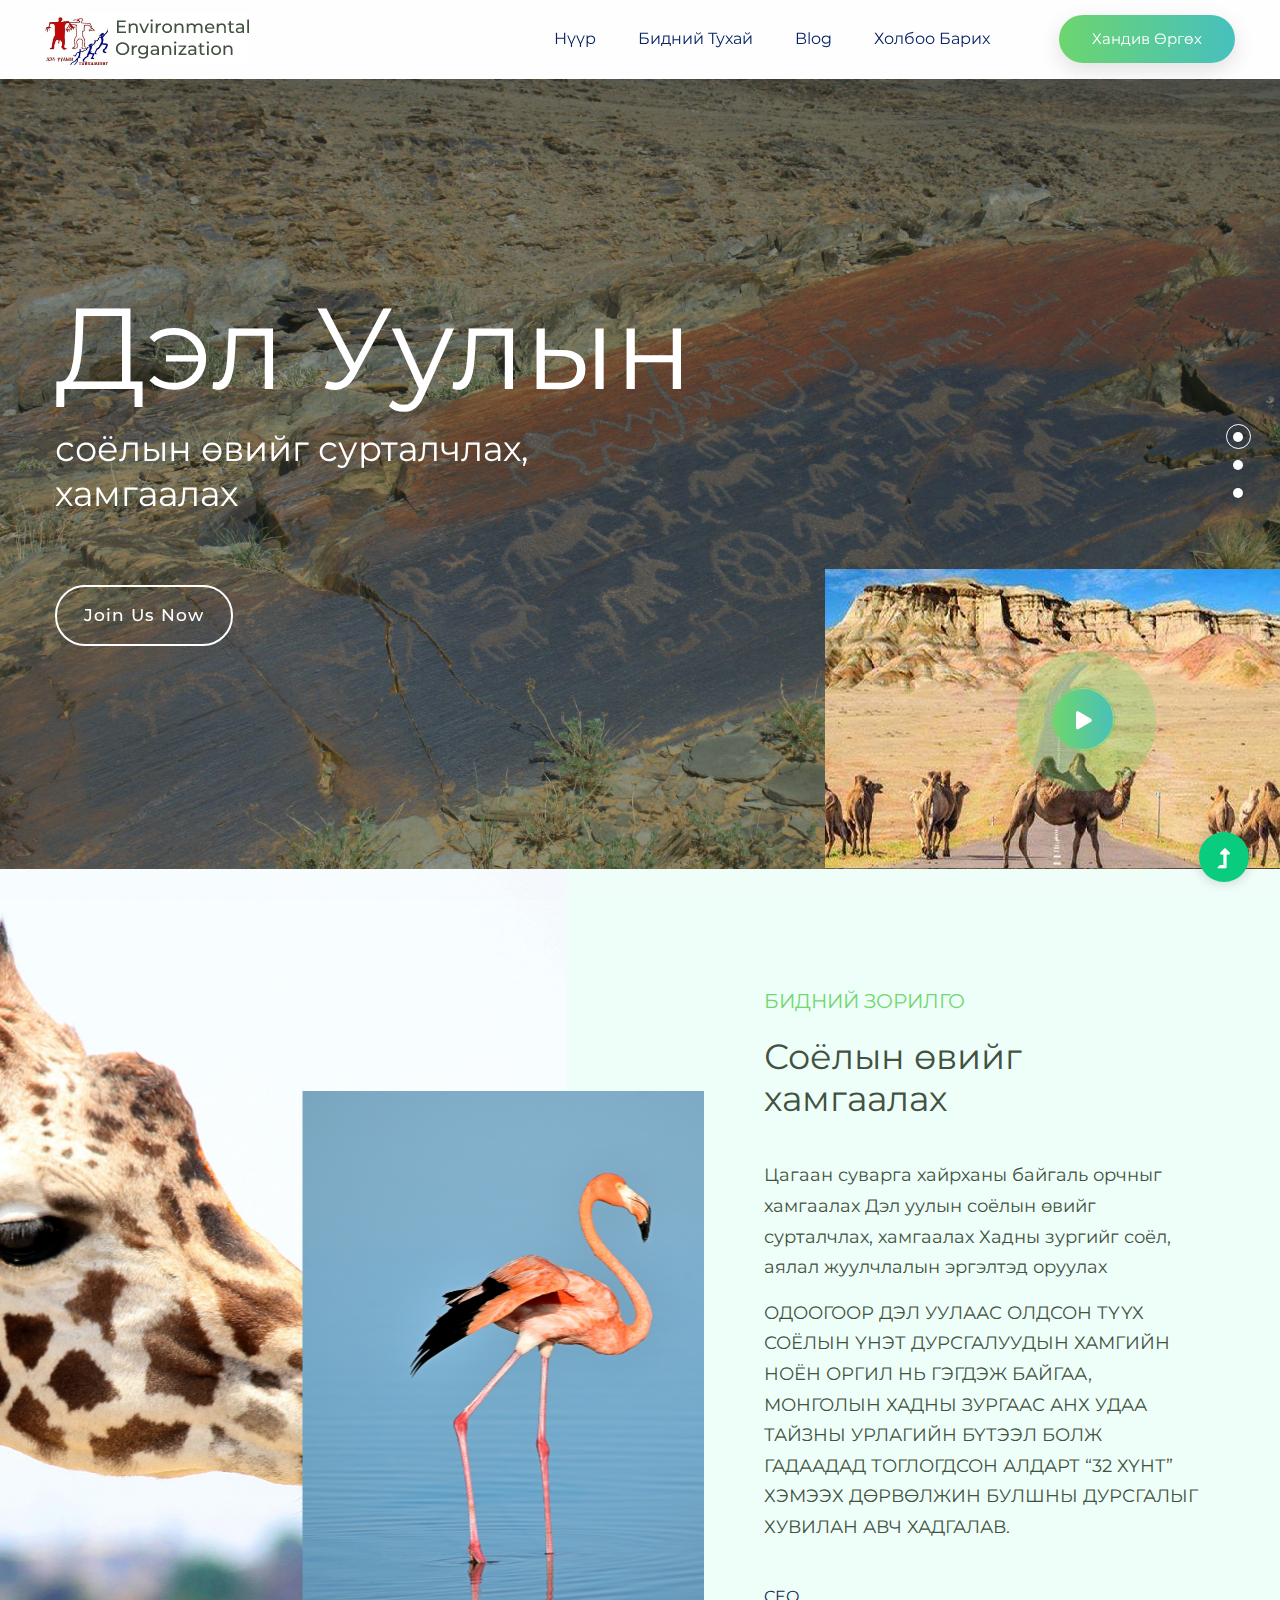
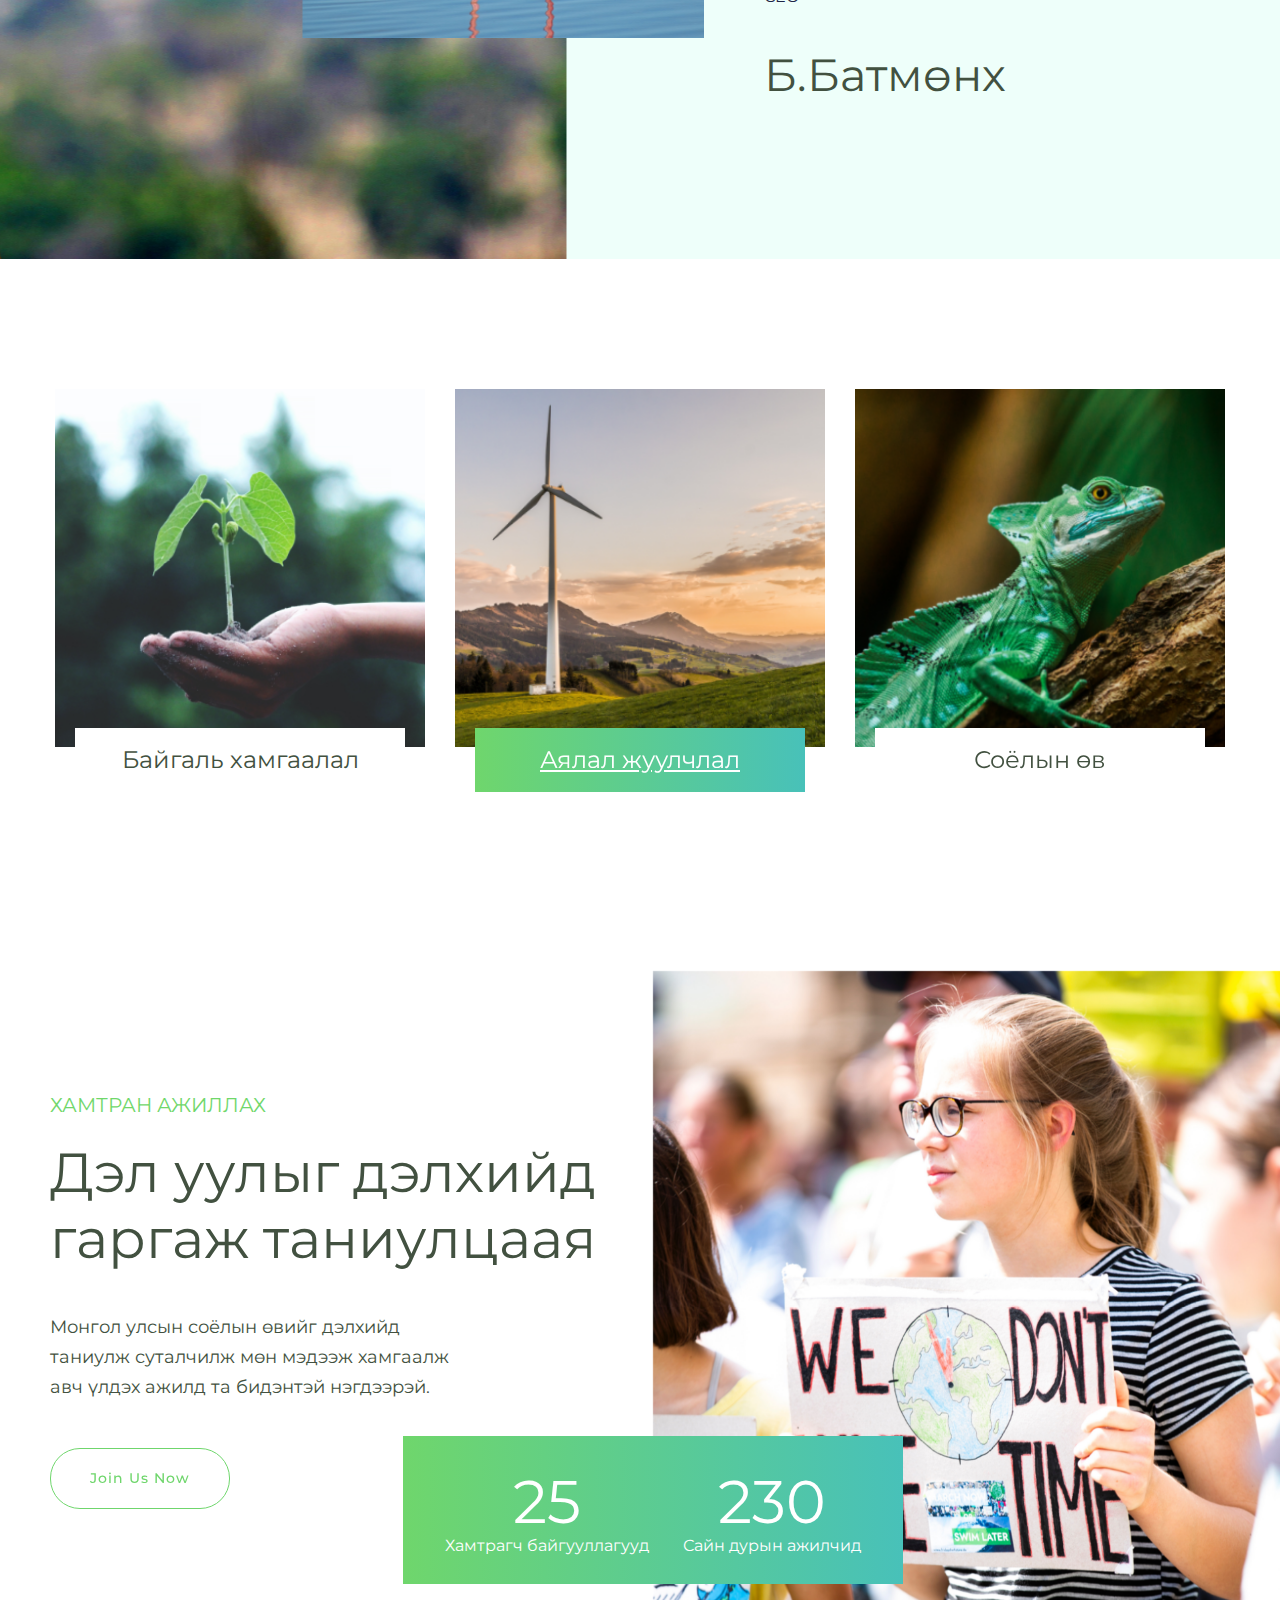
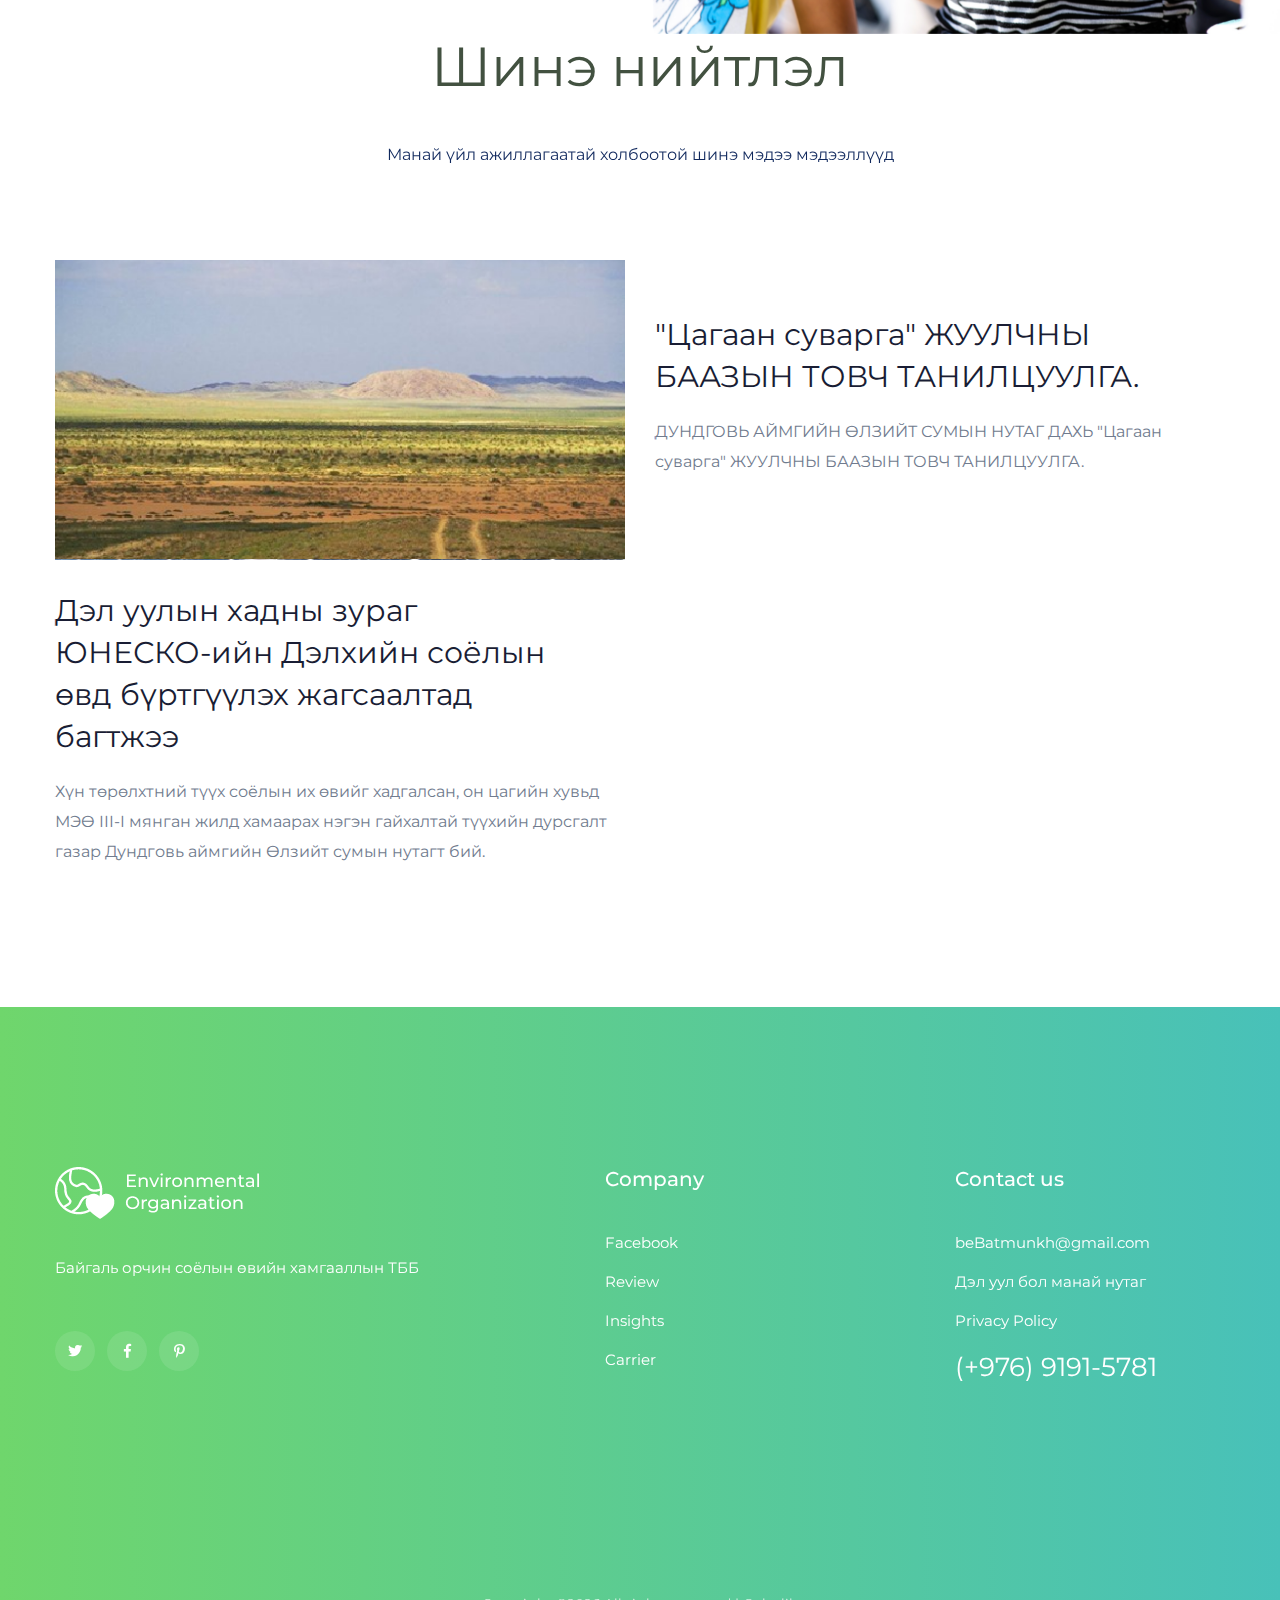
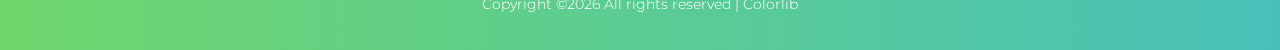
==== commit 348ddf09: "change of text and assets" ====
--- a/index.html
+++ b/index.html
@@ -123,7 +123,7 @@
                             <div class="col-xl-8 col-lg-8 col-md-8 col-sm-10">
                                 <div class="hero__caption">
                                     <h1 data-animation="fadeInUp" data-delay=".2s">EPA</h1>
-                                    <P data-animation="fadeInUp" data-delay=".4s">Байгаль Орчны Хамгаалал</P>
+                                    <P data-animation="fadeInUp" data-delay=".4s">Цагаан суварга хайрханы унаган төрхийг хадгалах</P>
                                     <!-- Hero-btn -->
                                     <div class="hero__btn">
                                         <a href="industries.html" class="hero-btn mb-10"  data-animation="fadeInUp" data-delay=".8s">Join Us Now</a>
@@ -139,8 +139,8 @@
                         <div class="row">
                             <div class="col-xl-8 col-lg-8 col-md-8 col-sm-10">
                                 <div class="hero__caption">
-                                    <h1 data-animation="fadeInUp" data-delay=".2s">Хадны зургийг </h1>
-                                    <P data-animation="fadeInUp" data-delay=".4s">соёл, аялал жуулчлалын <br> эргэлтэд оруулах</P>
+                                    <h1 data-animation="fadeInUp" data-delay=".2s">Дэл уулын </h1>
+                                    <P data-animation="fadeInUp" data-delay=".4s">хадны зургийг соёл, аялал жуулчлалын <br> эргэлтэд оруулах</P>
                                     <!-- Hero-btn -->
                                     <div class="hero__btn">
                                         <a href="industries.html" class="hero-btn mb-10"  data-animation="fadeInUp" data-delay=".8s">Join Us Now</a>
@@ -195,7 +195,7 @@
                                 <img src="assets/img/gallery/services1.png" alt="">
                             </div>
                             <div class="cat-cap">
-                                <h5><a href="blog_resort.html">Аялал жуулчлал</a></h5>
+                                <h5><a href="blog_resort.html">Байгаль хамгаалал</a></h5>
                             </div>
                         </div>
                     </div>
@@ -205,7 +205,7 @@
                                 <img src="assets/img/gallery/services2.png" alt="">
                             </div>
                             <div class="cat-cap">
-                                <h5><a href="blog_details.html">Соёлын өв</a></h5>
+                                <h5><a href="blog_details.html">Аялал жуулчлал</a></h5>
                             </div>
                         </div>
                     </div>
@@ -215,7 +215,7 @@
                                 <img src="assets/img/gallery/services3.png" alt="">
                             </div>
                             <div class="cat-cap">
-                                <h5><a href="#">Байгаль хамгаалал</a></h5>
+                                <h5><a href="#">Соёлын өв</a></h5>
                             </div>
                         </div>
                     </div>
--- a/assets/css/style.css
+++ b/assets/css/style.css
@@ -2386,7 +2386,7 @@
   background-repeat: no-repeat;
 }
 .slider-area2 {
-  background-image: url(../img/hero/hero2.png);
+  background-image: url(../img/hero/hero2.jpg);
   background-repeat: no-repeat;
   background-size: cover;
 }
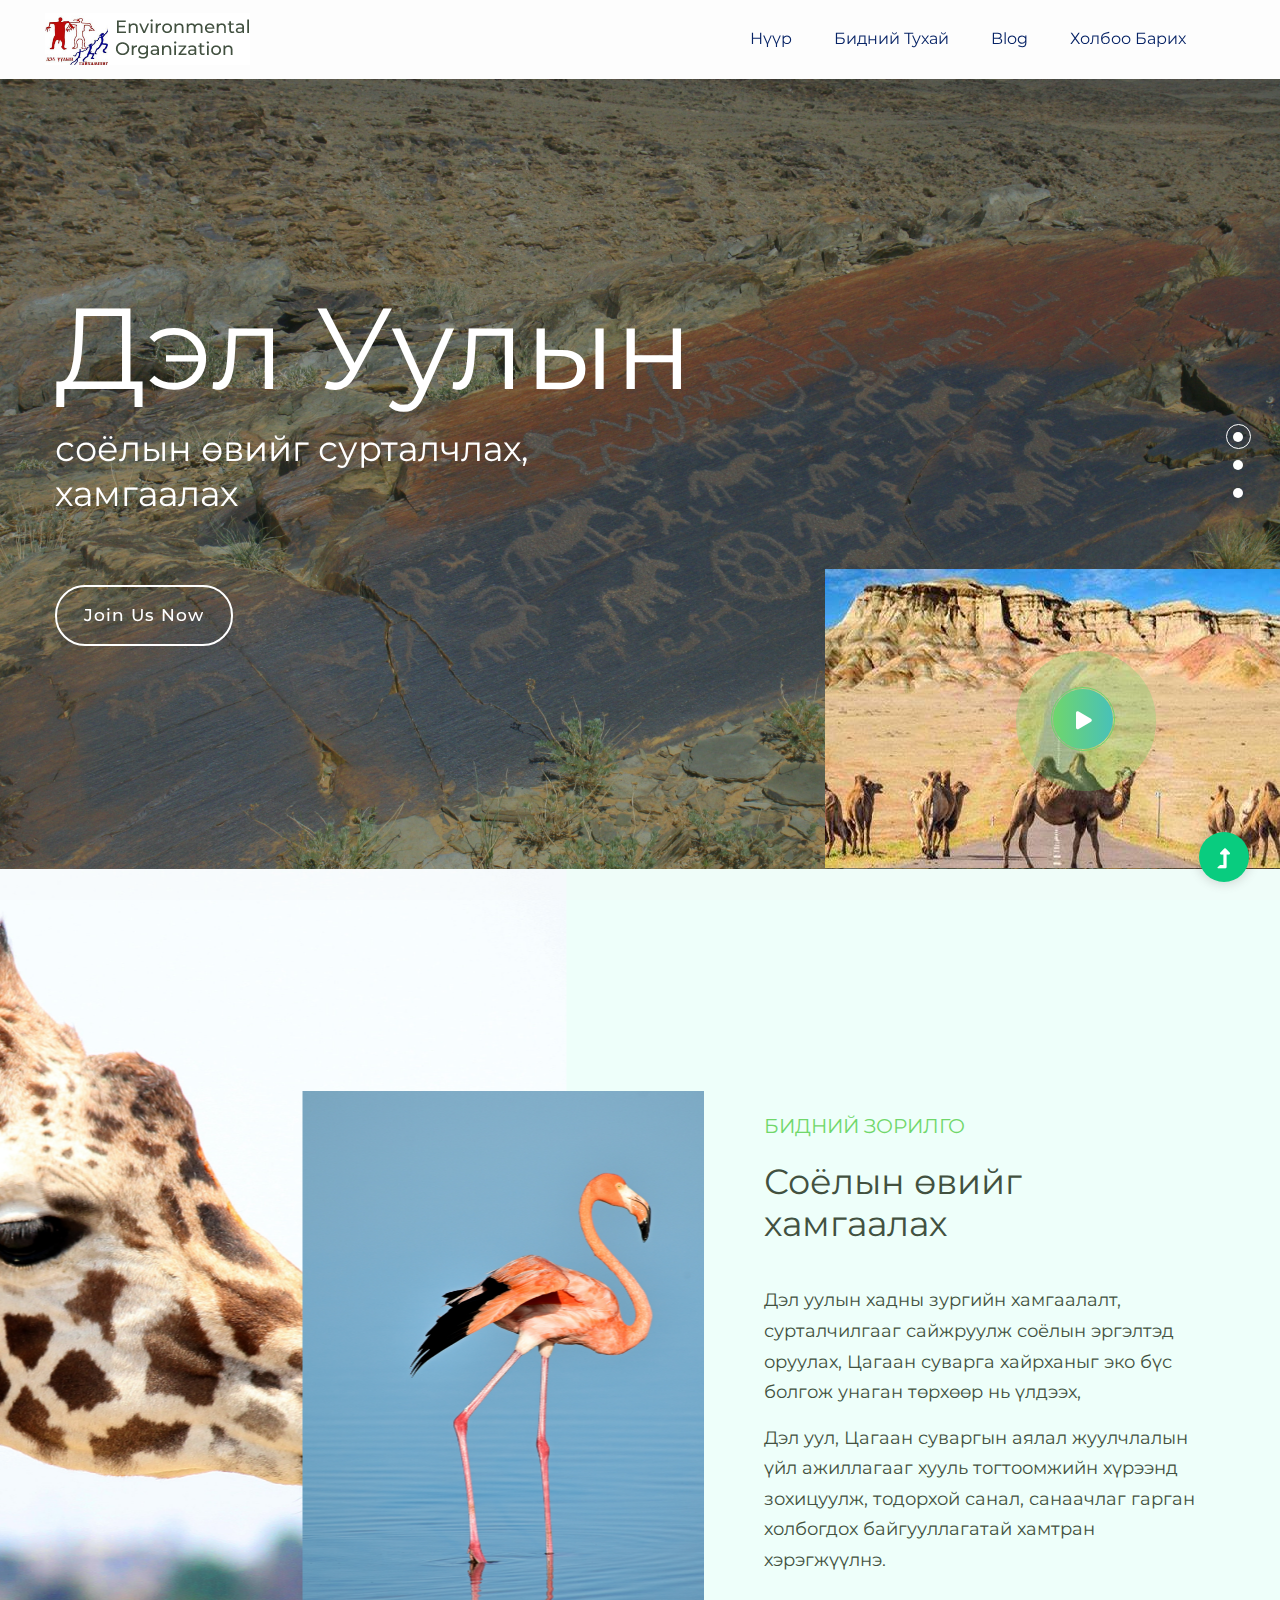
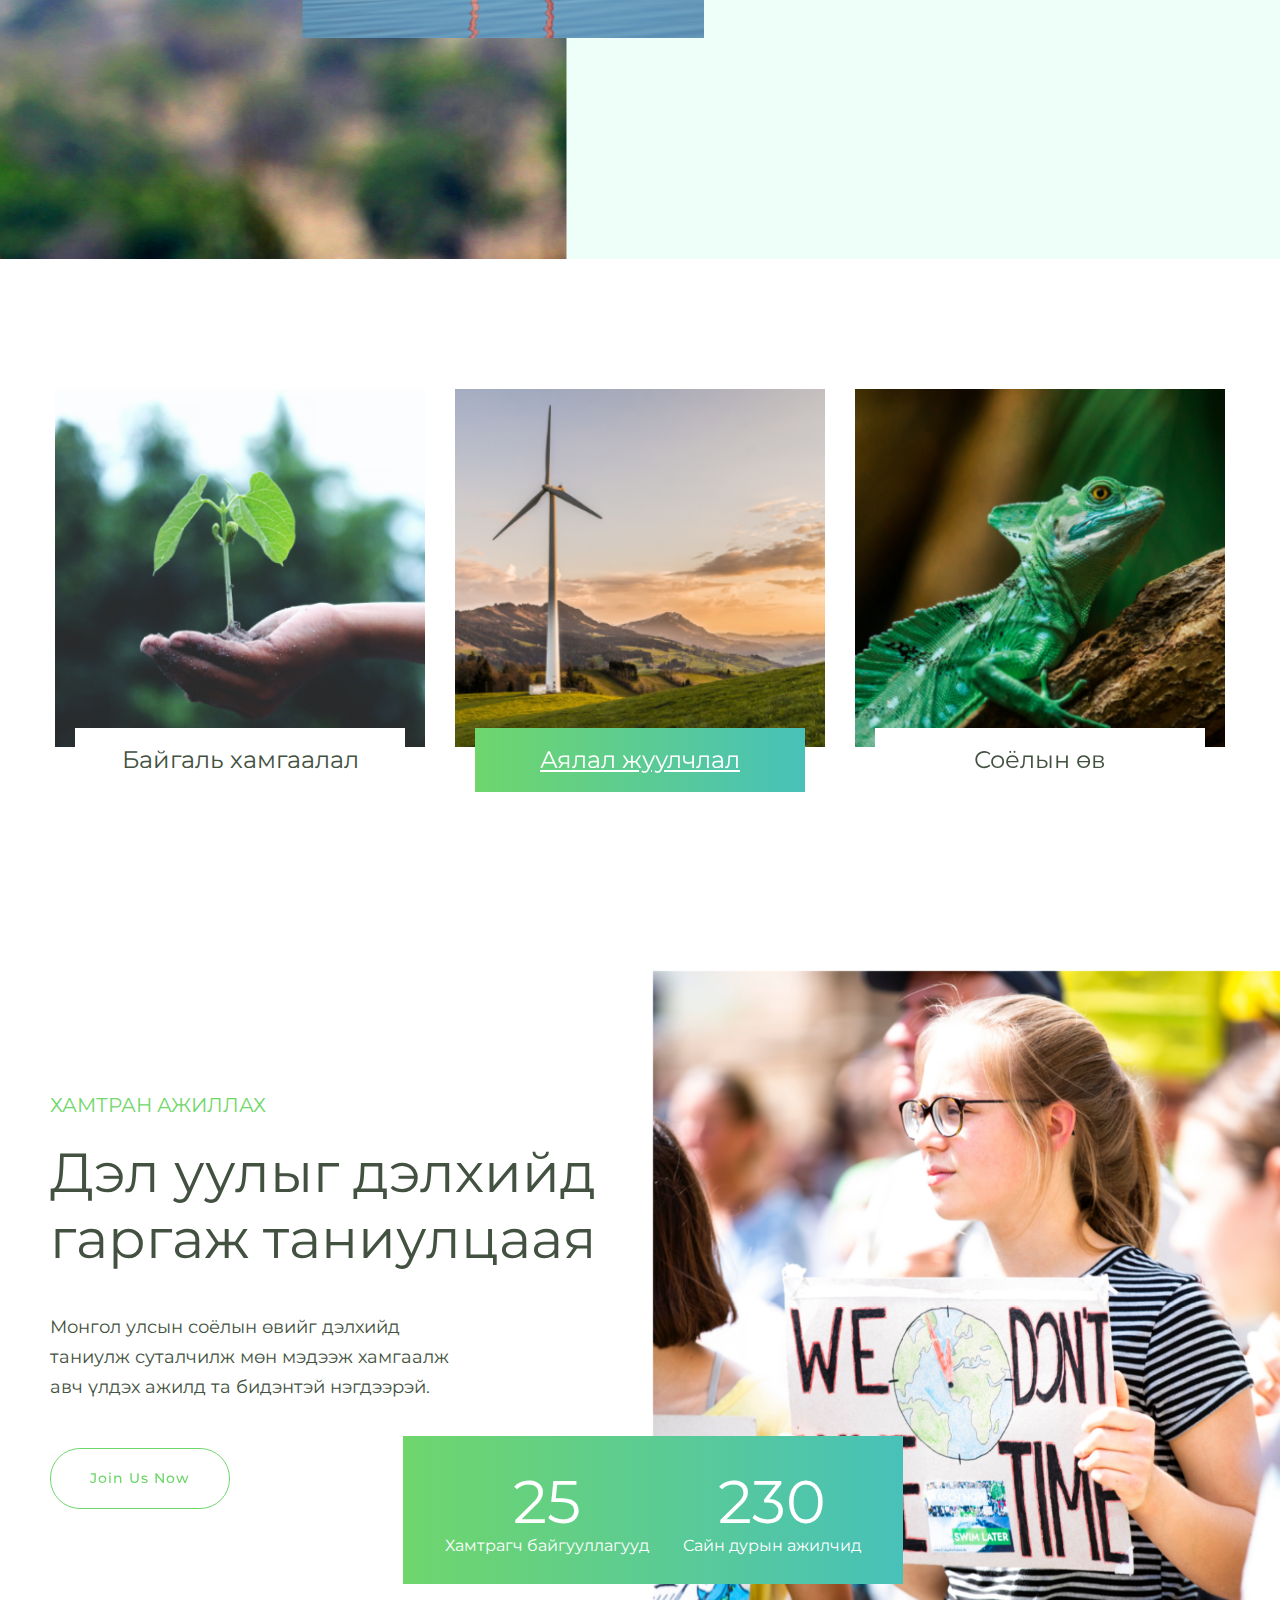
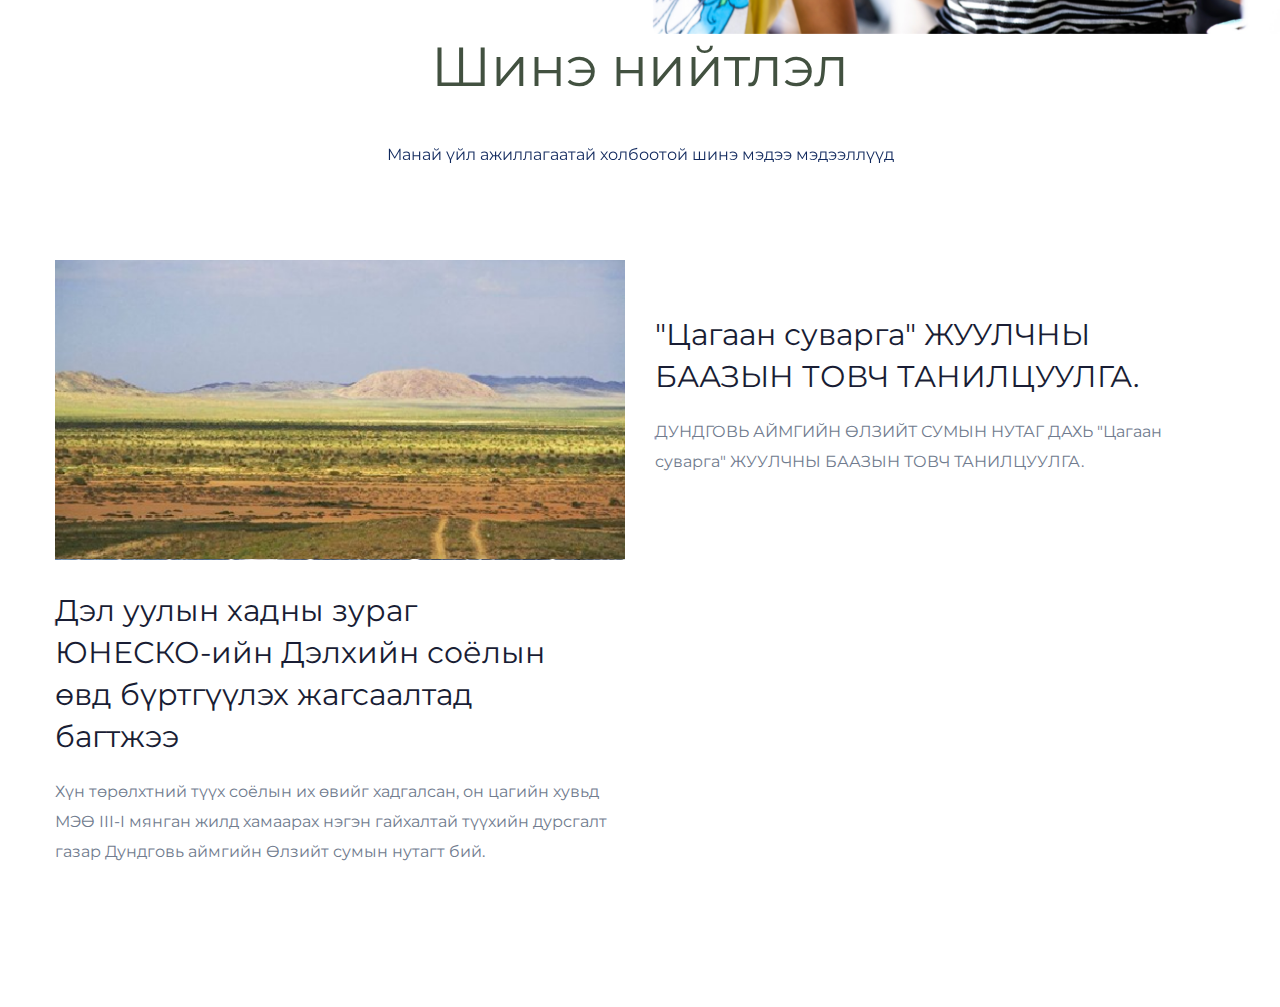
==== commit 8d071fd0: "commit new" ====
--- a/index.html
+++ b/index.html
@@ -75,9 +75,9 @@
                                         </nav>
                                     </div>
                                     <!-- Header-btn -->
-                                    <div class="header-right-btn d-none d-lg-block ml-20">
+                                    <!-- <div class="header-right-btn d-none d-lg-block ml-20">
                                         <a href="contact.html" class="btn header-btn">Хандив өргөх</a>
-                                    </div>
+                                    </div> -->
                                 </div>
                             </div> 
                             <!-- Mobile Menu -->
@@ -172,15 +172,11 @@
             <div class="tailor-details">
                 <span>Бидний зорилго</span>
                 <h2>Соёлын өвийг хамгаалах</h2>
-                <p>Цагаан суварга хайрханы байгаль орчныг хамгаалах
-                    Дэл уулын соёлын өвийг сурталчлах, хамгаалах
-                    Хадны зургийг соёл, аялал жуулчлалын эргэлтэд оруулах</p>
-                <p class="pera-bottom">ОДООГООР ДЭЛ УУЛААС ОЛДСОН ТҮҮХ СОЁЛЫН ҮНЭТ ДУРСГАЛУУДЫН ХАМГИЙН НОЁН ОРГИЛ НЬ ГЭГДЭЖ БАЙГАА,
-                    МОНГОЛЫН ХАДНЫ ЗУРГААС АНХ УДАА ТАЙЗНЫ УРЛАГИЙН БҮТЭЭЛ БОЛЖ ГАДААДАД ТОГЛОГДСОН АЛДАРТ “32 ХҮНТ” ХЭМЭЭХ ДӨРВӨЛЖИН 
-                    БУЛШНЫ ДУРСГАЛЫГ ХУВИЛАН АВЧ ХАДГАЛАВ. </p>
+                <p>Дэл уулын хадны зургийн хамгаалалт, сурталчилгааг сайжруулж соёлын эргэлтэд оруулах, Цагаан суварга хайрханыг эко 
+                    бүс болгож унаган төрхөөр нь үлдээх,</p>
+                <p class="pera-bottom">Дэл уул, Цагаан суваргын аялал жуулчлалын үйл ажиллагааг хууль тогтоомжийн хүрээнд зохицуулж,
+                    тодорхой санал, санаачлаг гарган холбогдох байгууллагатай хамтран хэрэгжүүлнэ.</p>
                 <div class="footer-tittles">
-                    <p>CEO</p>
-                    <h2>Б.Батмөнх</h2>
                 </div>
             </div>
         </div>
@@ -304,16 +300,16 @@
         <!-- Blog Area End -->
 
     </main>
-    <footer>
+    <!-- <footer>
         <div class="footer-wrapper">
-         <!-- Footer Start-->
+         
          <div class="footer-area footer-padding">
            <div class="container ">
              <div class="row justify-content-between">
                <div class="col-xl-4 col-lg-3 col-md-8 col-sm-8">
                  <div class="single-footer-caption mb-50">
                    <div class="single-footer-caption mb-30">
-                     <!-- logo -->
+                     
                      <div class="footer-logo mb-35">
                        <a href="index.html"><img src="assets/img/logo/logo2_footer.png" alt=""></a>
                      </div>
@@ -322,7 +318,7 @@
                          <p>Байгаль орчин соёлын өвийн хамгааллын ТББ</p>
                        </div>
                      </div>
-                     <!-- social -->
+                     
                      <div class="footer-social">
                        <a href="#"><i class="fab fa-twitter"></i></a>
                        <a href="https://www.facebook.com/DelUulMongolia/?ref=page_internal"><i class="fab fa-facebook-f"></i></a>
@@ -361,26 +357,26 @@
              </div>
            </div>
          </div>
-         <!-- footer-bottom area -->
+         
          <div class="footer-bottom-area">
            <div class="container">
              <div class="footer-border">
                <div class="row d-flex align-items-center">
                  <div class="col-xl-12 ">
                    <div class="footer-copy-right text-center">
-                     <p><!-- Link back to Colorlib can't be removed. Template is licensed under CC BY 3.0. -->
+                     <p>
                       Copyright &copy;<script>document.write(new Date().getFullYear());</script> All rights reserved | <a href="https://colorlib.com" target="_blank">Colorlib</a>
-                      <!-- Link back to Colorlib can't be removed. Template is licensed under CC BY 3.0. --></p>
+                      </p>
                     </div>
                   </div>
                 </div>
               </div>
             </div>
           </div>
-          <!-- Footer End-->
-        </div>
-      </footer>
-      <!-- Scroll Up -->
+    
+        </div>
+      </footer> -->
+     
       <div id="back-top" >
         <a title="Go to Top" href="#"> <i class="fas fa-level-up-alt"></i></a>
     </div>
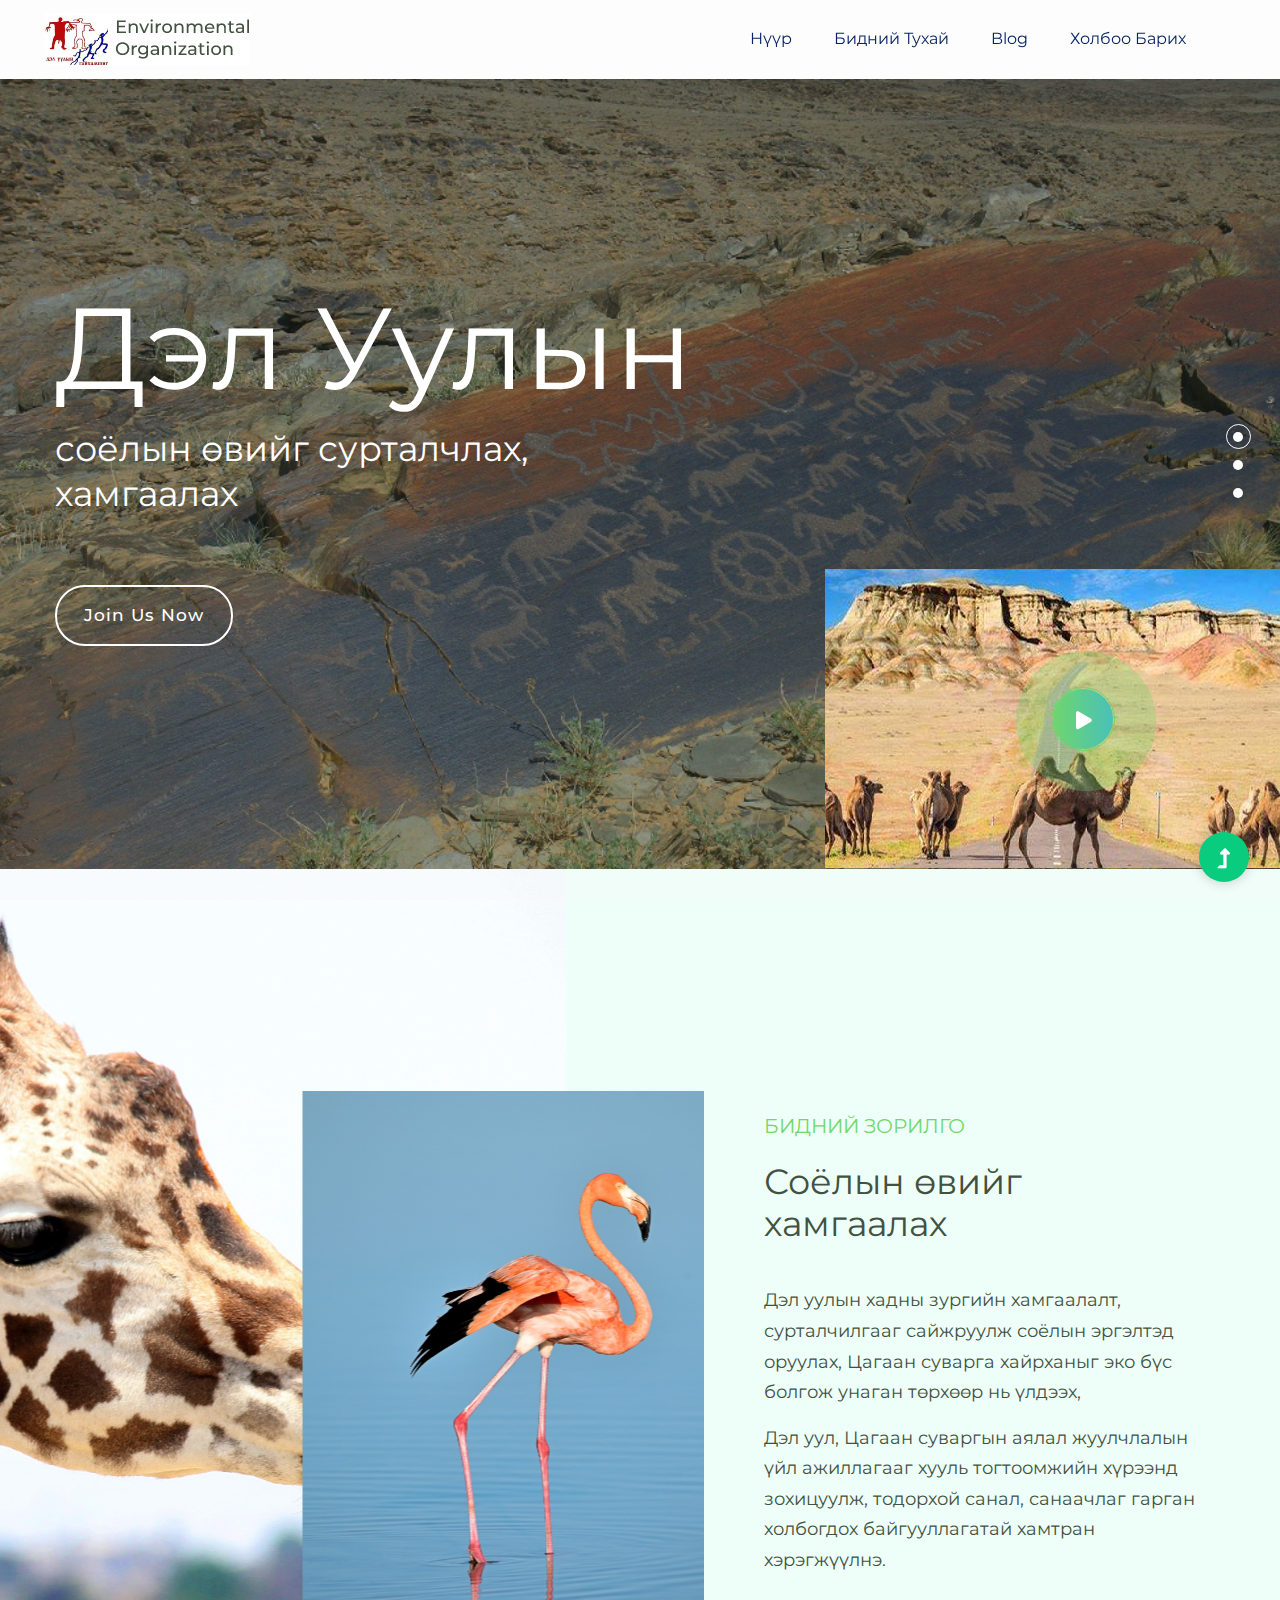
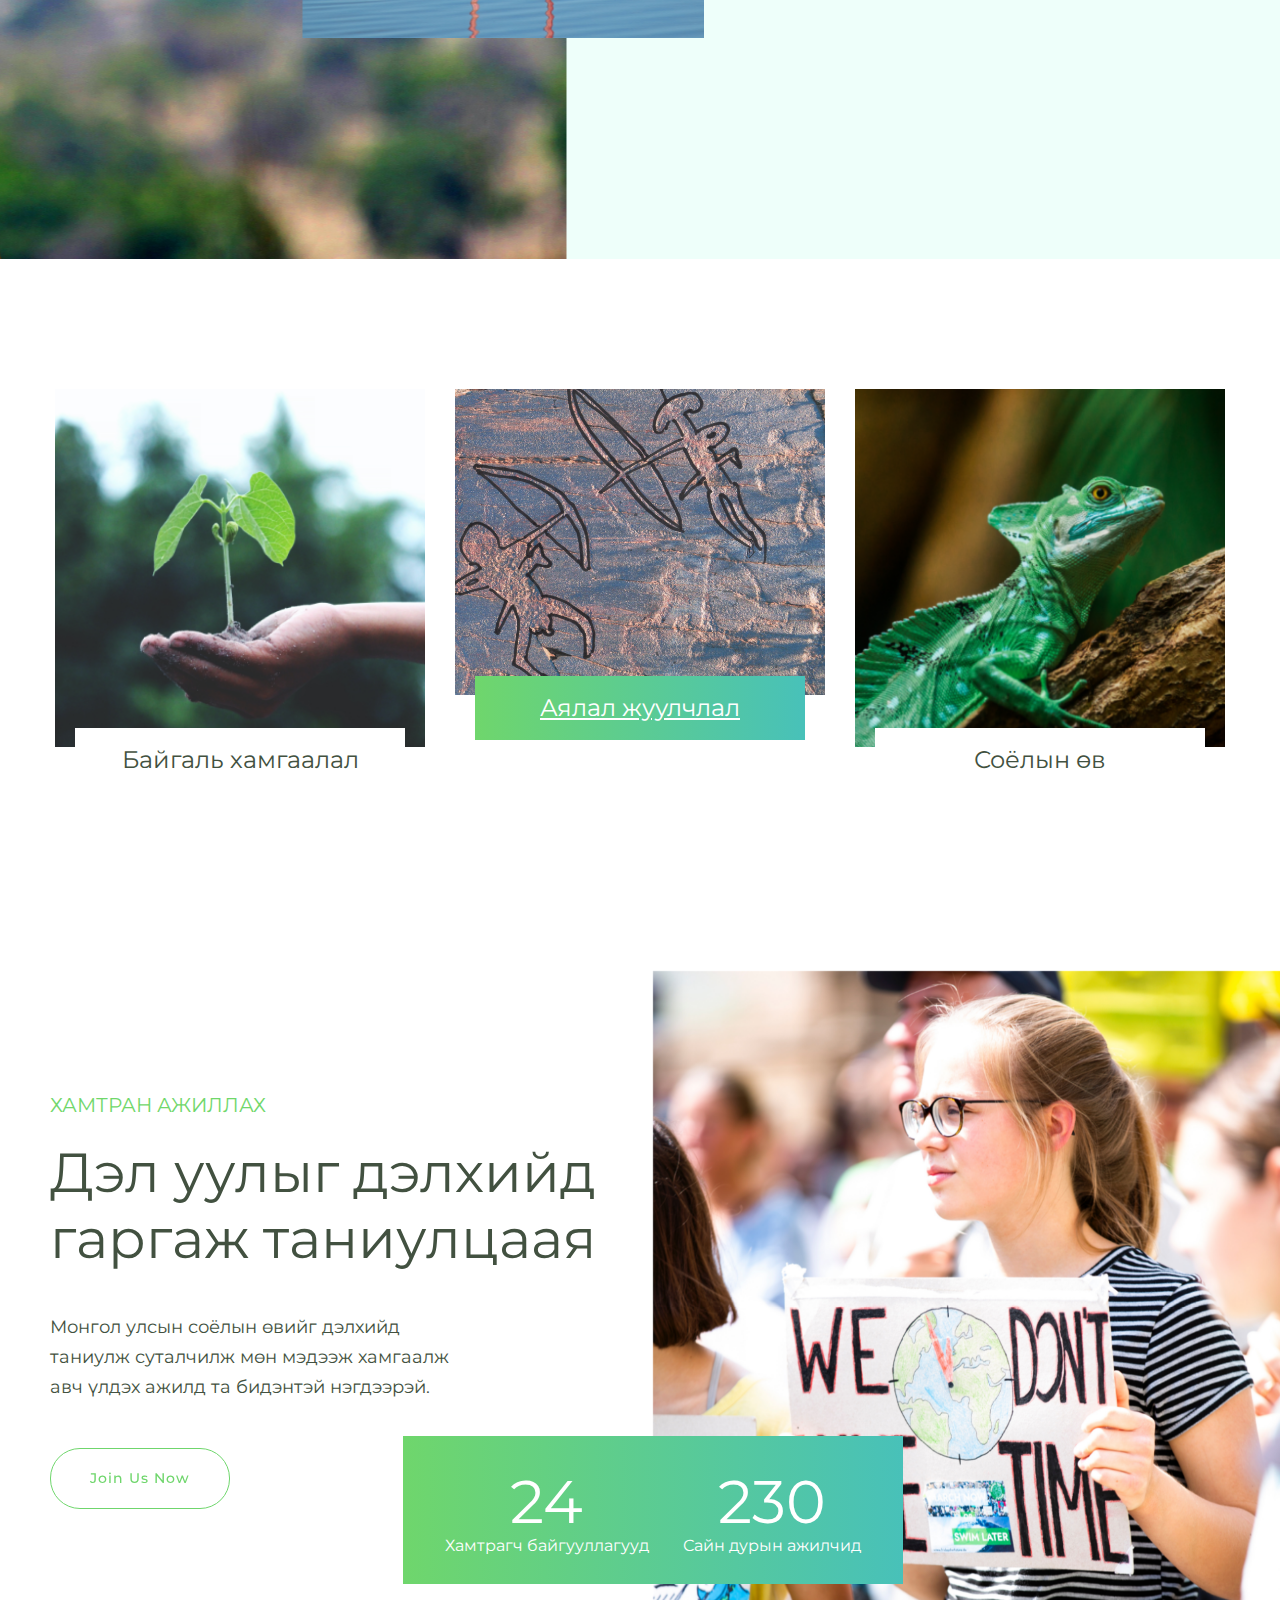
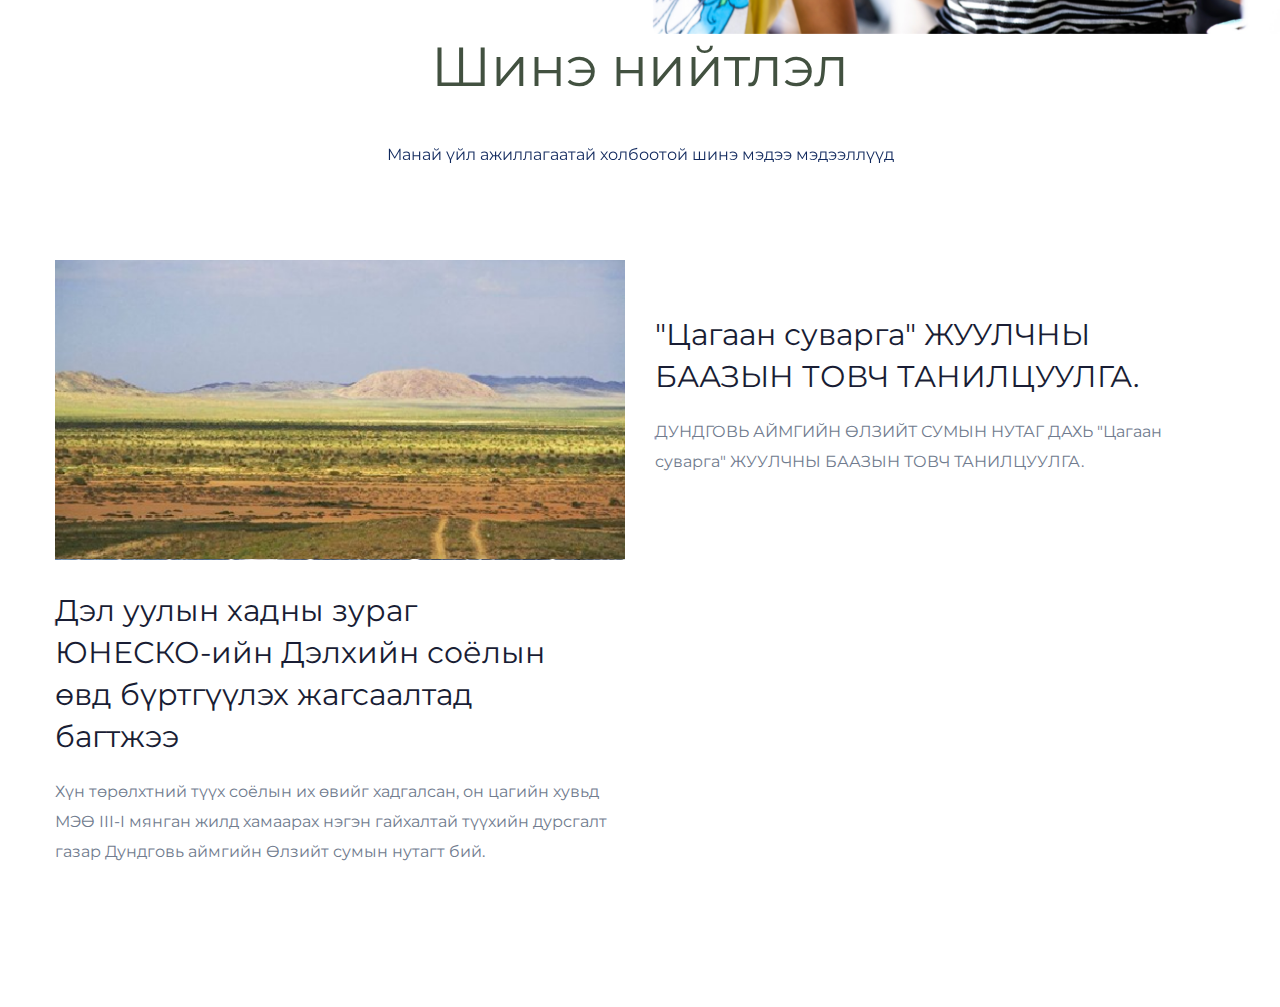
==== commit a7c563f9: "Update index.html" ====
--- a/index.html
+++ b/index.html
@@ -242,7 +242,7 @@
                     </div>
                     <div class="support-img-cap text-center d-flex">
                         <div class="single-one">
-                            <span>25</span>
+                            <span>24</span>
                             <p>Хамтрагч байгууллагууд</p>
                         </div>
                         <div class="single-two">
--- a/assets/css/style.css
+++ b/assets/css/style.css
@@ -2385,8 +2385,9 @@
   z-index: -1;
   background-repeat: no-repeat;
 }
+
 .slider-area2 {
-  background-image: url(../img/hero/hero2.jpg);
+  background-image: url(../img/hero/hero2.JPG);
   background-repeat: no-repeat;
   background-size: cover;
 }
